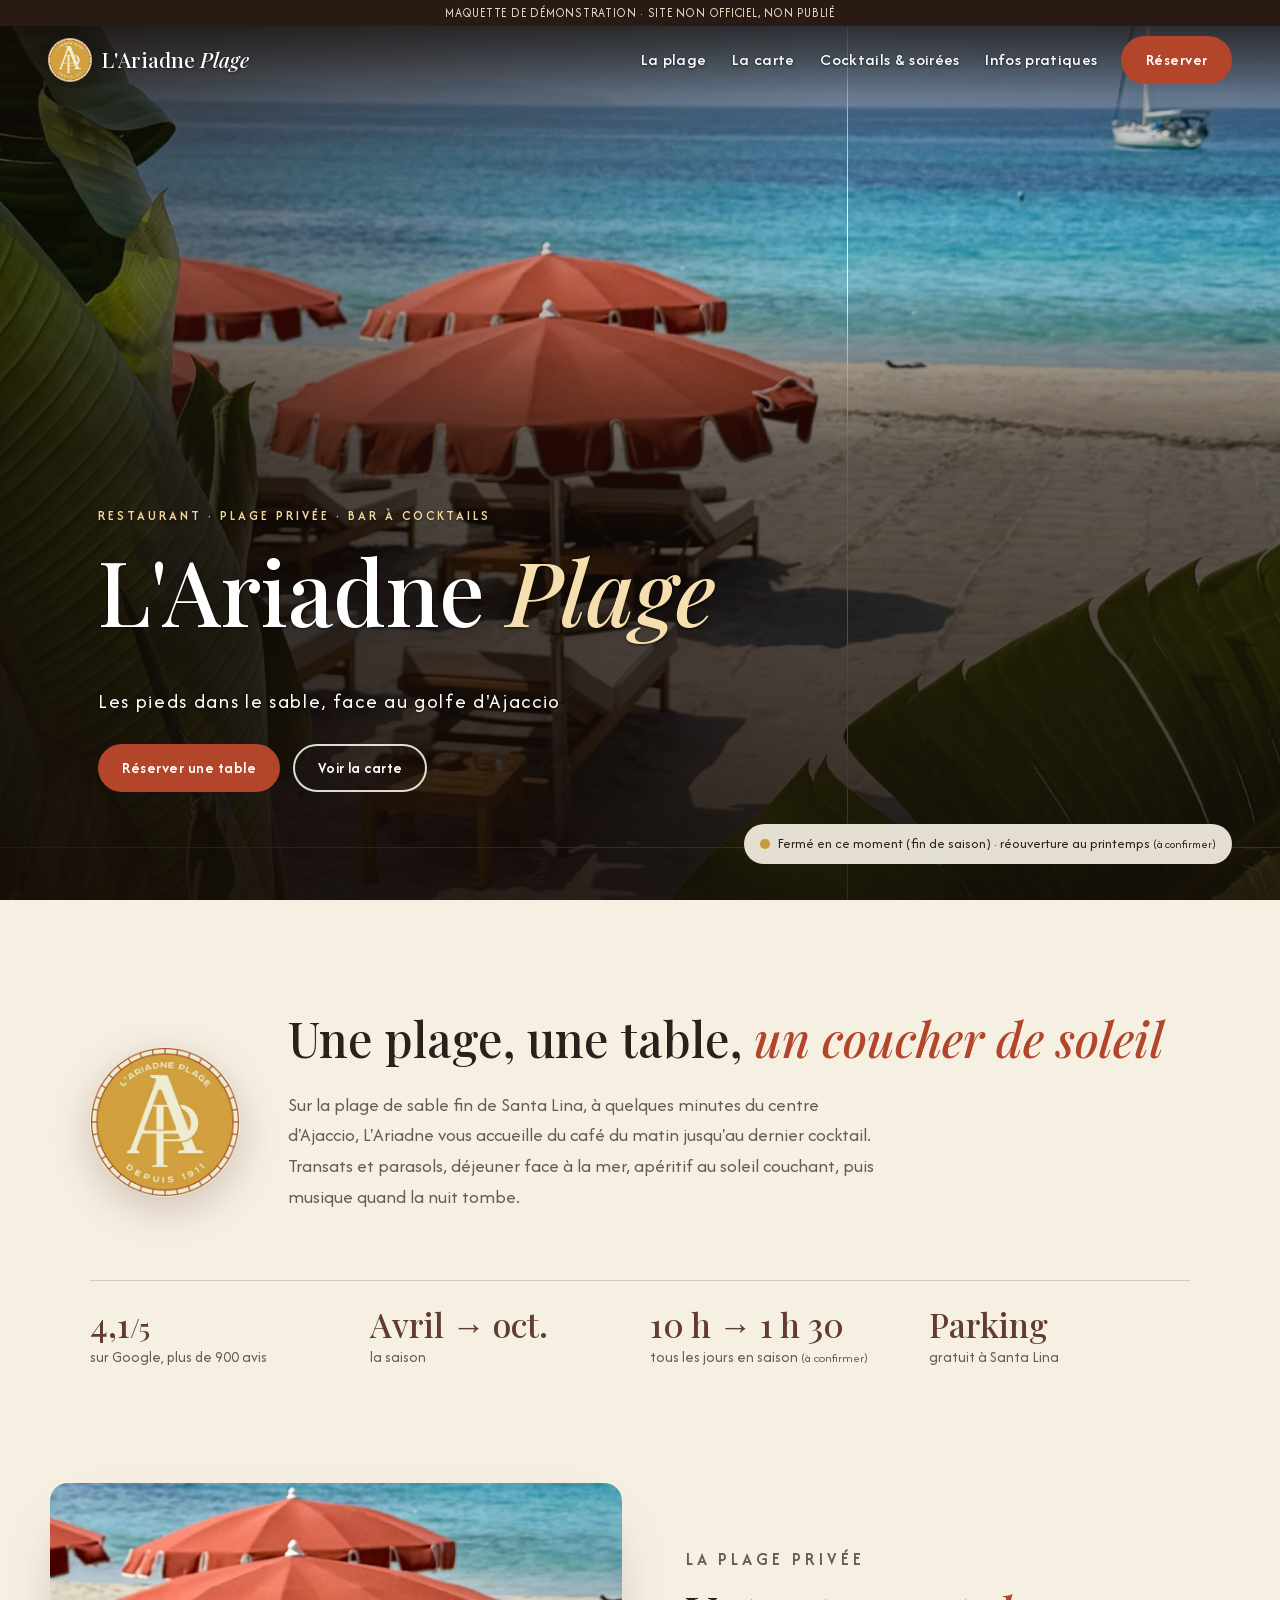
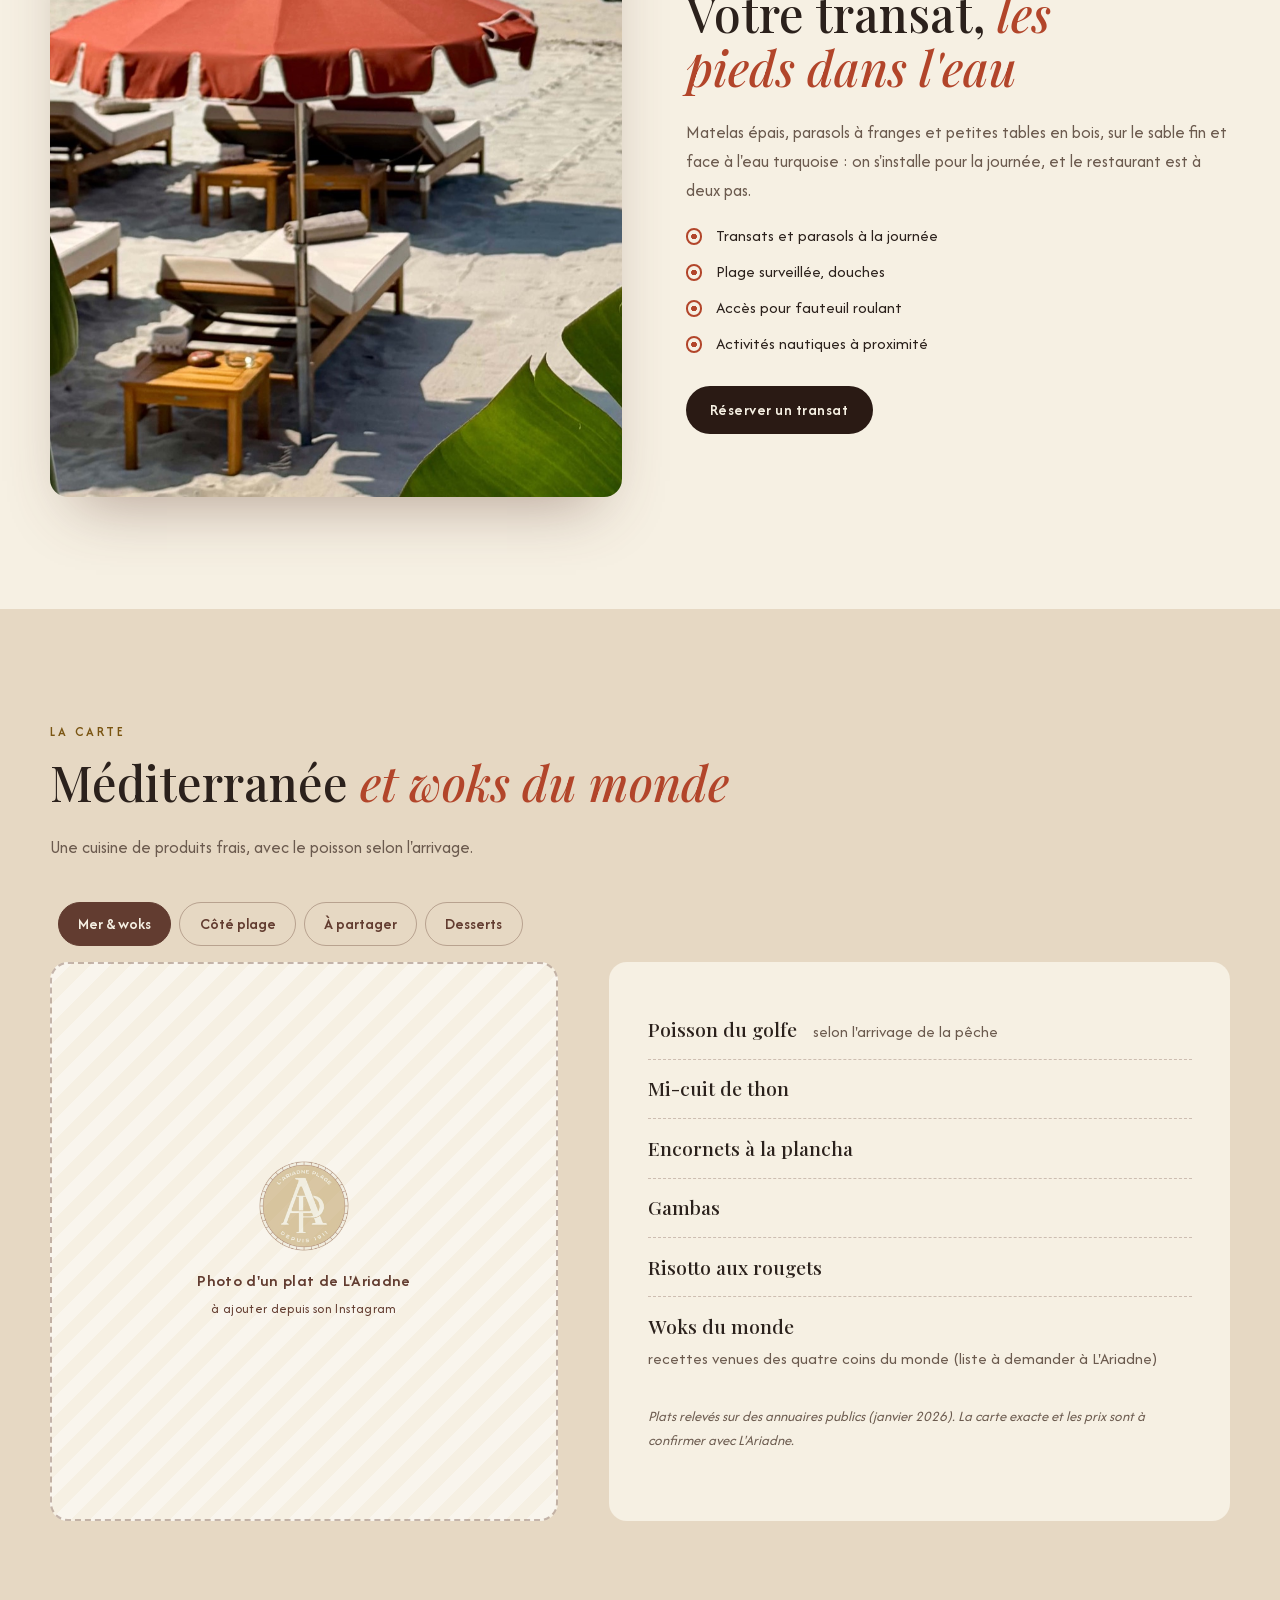
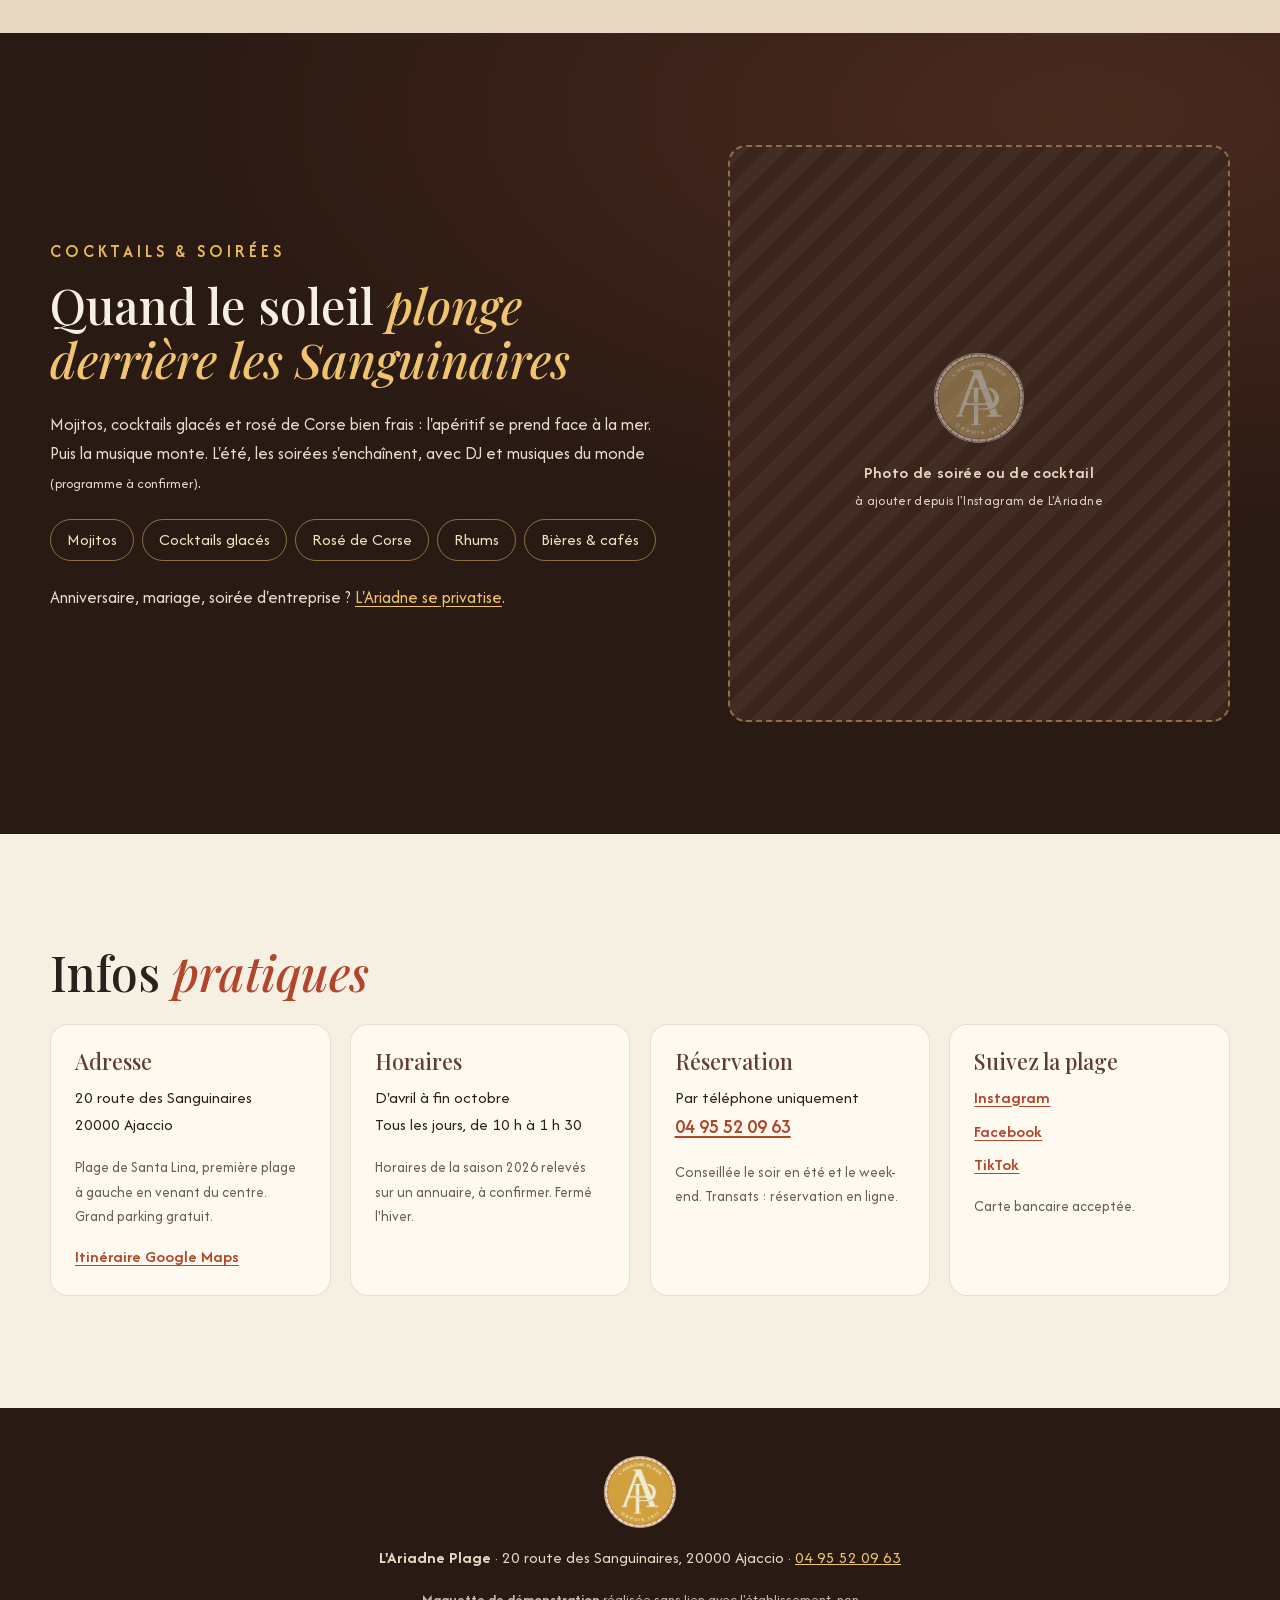
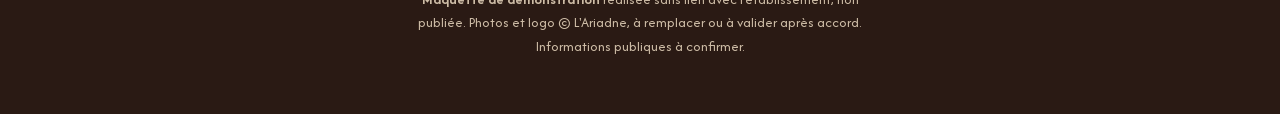
==== index.html @ b60e1cde "Maquette de démonstration L'Ariadne Plage Co-Authored-By: Claude Opus 5.5 <noreply@anthropic.com>" ====
<!doctype html>
<html lang="fr">
<head>
  <meta charset="utf-8">
  <meta name="viewport" content="width=device-width, initial-scale=1">
  <title>L'Ariadne Plage · Restaurant, plage privée et bar à cocktails · Ajaccio</title>
  <meta name="description" content="L'Ariadne Plage, route des Sanguinaires à Ajaccio : restaurant les pieds dans le sable, plage privée avec transats, bar à cocktails et soirées musicales face à la mer.">
  <meta name="robots" content="noindex">
  <meta name="theme-color" content="#2e1d17">
  <link rel="icon" href="images/logo.jpg">
  <link rel="preload" href="fonts/afacad-latin-var.woff2" as="font" type="font/woff2" crossorigin>
  <link rel="preload" as="image" href="images/plage-portrait.jpg" media="(max-width: 760px)">
  <link rel="preload" as="image" href="images/plage-large.jpg" media="(min-width: 761px)">
  <link rel="stylesheet" href="css/style.css">
  <script>document.documentElement.classList.add('js');</script>
  <script type="application/ld+json">
  {
    "@context": "https://schema.org",
    "@type": "Restaurant",
    "name": "L'Ariadne Plage",
    "image": "images/plage-large.jpg",
    "logo": "images/logo.jpg",
    "servesCuisine": ["Méditerranéenne", "Woks du monde", "Pizzas"],
    "priceRange": "20-40 €",
    "telephone": "+33 4 95 52 09 63",
    "address": {
      "@type": "PostalAddress",
      "streetAddress": "20 route des Sanguinaires",
      "postalCode": "20000",
      "addressLocality": "Ajaccio",
      "addressCountry": "FR"
    },
    "openingHoursSpecification": [{
      "@type": "OpeningHoursSpecification",
      "dayOfWeek": ["Monday","Tuesday","Wednesday","Thursday","Friday","Saturday","Sunday"],
      "opens": "10:00",
      "closes": "01:30",
      "validFrom": "2026-04-01",
      "validThrough": "2026-10-30"
    }],
    "acceptsReservations": "True",
    "sameAs": [
      "https://www.instagram.com/lariadneplageajaccio/",
      "https://www.facebook.com/people/LAriadne-Plage-Ajaccio/61556640426436/",
      "https://www.tiktok.com/@ariadneplage"
    ]
  }
  </script>
</head>
<body>
  <a class="skip" href="#contenu">Aller au contenu</a>

  <div class="demo-strip" role="note">Maquette de démonstration · site non officiel, non publié</div>

  <header class="header" id="haut">
    <a class="brand" href="#haut" aria-label="L'Ariadne Plage, retour en haut">
      <img src="images/logo.jpg" alt="" width="44" height="44">
      <span>L'Ariadne <em>Plage</em></span>
    </a>
    <button class="burger" type="button" aria-expanded="false" aria-controls="nav" aria-label="Ouvrir le menu">
      <span></span><span></span>
    </button>
    <nav class="nav" id="nav" aria-label="Menu principal">
      <a href="#plage">La plage</a>
      <a href="#carte">La carte</a>
      <a href="#soirees">Cocktails &amp; soirées</a>
      <a href="#infos">Infos pratiques</a>
    </nav>
    <a class="btn btn-sun header-call" href="tel:+33495520963">Réserver</a>
  </header>

  <main id="contenu">
    <section class="hero" aria-labelledby="titre">
      <picture>
        <source media="(max-width: 760px)" srcset="images/plage-portrait.jpg">
        <img class="hero-img" src="images/plage-large.jpg" alt="Transats crème et parasols terracotta de L'Ariadne sur le sable blanc, mer turquoise et voilier au large" width="1920" height="1080" fetchpriority="high">
      </picture>
      <div class="hero-content">
        <p class="kicker">Restaurant · Plage privée · Bar à cocktails</p>
        <h1 id="titre">L'Ariadne <em>Plage</em></h1>
        <p class="hero-sub">Les pieds dans le sable, face au golfe d'Ajaccio</p>
        <div class="hero-actions">
          <a class="btn btn-sun" href="tel:+33495520963">Réserver une table</a>
          <a class="btn btn-ghost" href="#carte">Voir la carte</a>
        </div>
      </div>
      <p class="season-badge"><span class="dot" aria-hidden="true"></span><span>Fermé en ce moment (fin de saison) · réouverture au printemps <small>(à&nbsp;confirmer)</small></span></p>
    </section>

    <section class="intro reveal" aria-labelledby="intro-titre">
      <img class="intro-logo" src="images/logo.jpg" alt="Logo de L'Ariadne Plage : monogramme AP, « Depuis 1911 »" width="150" height="150" loading="lazy">
      <div>
        <h2 id="intro-titre">Une plage, une table, <em>un coucher de soleil</em></h2>
        <p>Sur la plage de sable fin de Santa Lina, à quelques minutes du centre d'Ajaccio, L'Ariadne vous accueille du café du matin jusqu'au dernier cocktail. Transats et parasols, déjeuner face à la mer, apéritif au soleil couchant, puis musique quand la nuit tombe.</p>
      </div>
      <ul class="facts">
        <li><strong>4,1<small>/5</small></strong><span>sur Google, plus de 900 avis</span></li>
        <li><strong>Avril → oct.</strong><span>la saison</span></li>
        <li><strong>10 h → 1 h 30</strong><span>tous les jours en saison <small>(à confirmer)</small></span></li>
        <li><strong>Parking</strong><span>gratuit à Santa Lina</span></li>
      </ul>
    </section>

    <section class="split" id="plage" aria-labelledby="plage-titre">
      <div class="split-media reveal">
        <img src="images/plage-transats.jpg" alt="Gros plan sur les transats et une petite table en teck sous un parasol terracotta" width="1000" height="976" loading="lazy">
      </div>
      <div class="split-text reveal">
        <p class="kicker">La plage privée</p>
        <h2 id="plage-titre">Votre transat, <em>les pieds dans l'eau</em></h2>
        <p>Matelas épais, parasols à franges et petites tables en bois, sur le sable fin et face à l'eau turquoise : on s'installe pour la journée, et le restaurant est à deux pas.</p>
        <ul class="ticks">
          <li>Transats et parasols à la journée</li>
          <li>Plage surveillée, douches</li>
          <li>Accès pour fauteuil roulant</li>
          <li>Activités nautiques à proximité</li>
        </ul>
        <a class="btn btn-dark" href="https://mysunbed.com/fr/plage-privee/ajaccio/l-ariadne-plage-/" target="_blank" rel="noopener">Réserver un transat <span class="sr-only">(MySunbed, nouvel onglet)</span></a>
      </div>
    </section>

    <section class="menu-section" id="carte" aria-labelledby="carte-titre">
      <div class="menu-head reveal">
        <p class="kicker">La carte</p>
        <h2 id="carte-titre">Méditerranée <em>et woks du monde</em></h2>
        <p>Une cuisine de produits frais, avec le poisson selon l'arrivage.</p>
      </div>

      <div class="tabs reveal">
        <div class="tablist" role="tablist" aria-label="Rubriques de la carte">
          <button role="tab" id="t-mer" aria-controls="p-mer" aria-selected="true">Mer &amp; woks</button>
          <button role="tab" id="t-plage" aria-controls="p-plage" aria-selected="false" tabindex="-1">Côté plage</button>
          <button role="tab" id="t-partage" aria-controls="p-partage" aria-selected="false" tabindex="-1">À partager</button>
          <button role="tab" id="t-dessert" aria-controls="p-dessert" aria-selected="false" tabindex="-1">Desserts</button>
        </div>

        <div class="tab-body">
          <div class="placeholder ph-dish" role="img" aria-label="Emplacement réservé : photo d'un plat de L'Ariadne à ajouter">
            <img src="images/logo.jpg" alt="" width="90" height="90" loading="lazy">
            <span>Photo d'un plat de L'Ariadne<br><small>à ajouter depuis son Instagram</small></span>
          </div>

          <div class="panels">
            <div role="tabpanel" id="p-mer" aria-labelledby="t-mer" tabindex="0">
              <ul class="dishes">
                <li><b>Poisson du golfe</b><span>selon l'arrivage de la pêche</span></li>
                <li><b>Mi-cuit de thon</b></li>
                <li><b>Encornets à la plancha</b></li>
                <li><b>Gambas</b></li>
                <li><b>Risotto aux rougets</b></li>
                <li><b>Woks du monde</b><span>recettes venues des quatre coins du monde (liste à demander à L'Ariadne)</span></li>
              </ul>
            </div>
            <div role="tabpanel" id="p-plage" aria-labelledby="t-plage" tabindex="0" hidden>
              <ul class="dishes">
                <li><b>Salade César</b></li>
                <li><b>Salade de chèvre chaud</b></li>
                <li><b>Tartare de bœuf</b></li>
                <li><b>Pizza Corsica</b></li>
                <li><b>Pizza Margherita</b></li>
                <li><b>Calzone</b></li>
                <li><b>Club sandwich au poulet</b></li>
              </ul>
            </div>
            <div role="tabpanel" id="p-partage" aria-labelledby="t-partage" tabindex="0" hidden>
              <ul class="dishes">
                <li><b>Planche de charcuterie</b></li>
                <li><b>Tapas</b></li>
                <li><b>Nuggets maison</b></li>
              </ul>
            </div>
            <div role="tabpanel" id="p-dessert" aria-labelledby="t-dessert" tabindex="0" hidden>
              <ul class="dishes">
                <li><b>Pavlova</b></li>
                <li><b>Café gourmand</b></li>
              </ul>
            </div>
            <p class="menu-note">Plats relevés sur des annuaires publics (janvier 2026). La carte exacte et les prix sont à confirmer avec L'Ariadne.</p>
          </div>
        </div>
      </div>
    </section>

    <section class="night" id="soirees" aria-labelledby="soirees-titre">
      <div class="night-text reveal">
        <p class="kicker">Cocktails &amp; soirées</p>
        <h2 id="soirees-titre">Quand le soleil <em>plonge derrière les Sanguinaires</em></h2>
        <p>Mojitos, cocktails glacés et rosé de Corse bien frais : l'apéritif se prend face à la mer. Puis la musique monte. L'été, les soirées s'enchaînent, avec DJ et musiques du monde <small>(programme à confirmer)</small>.</p>
        <ul class="chips" aria-label="Au bar">
          <li>Mojitos</li><li>Cocktails glacés</li><li>Rosé de Corse</li><li>Rhums</li><li>Bières &amp; cafés</li>
        </ul>
        <p class="private">Anniversaire, mariage, soirée d'entreprise ? <a href="tel:+33495520963">L'Ariadne se privatise</a>.</p>
      </div>
      <div class="placeholder ph-night reveal" role="img" aria-label="Emplacement réservé : photo de soirée ou de cocktail de L'Ariadne à ajouter">
        <img src="images/logo.jpg" alt="" width="90" height="90" loading="lazy">
        <span>Photo de soirée ou de cocktail<br><small>à ajouter depuis l'Instagram de L'Ariadne</small></span>
      </div>
    </section>

    <section class="infos" id="infos" aria-labelledby="infos-titre">
      <h2 id="infos-titre" class="reveal">Infos <em>pratiques</em></h2>
      <div class="info-grid">
        <article class="card reveal">
          <h3>Adresse</h3>
          <p>20 route des Sanguinaires<br>20000 Ajaccio</p>
          <p class="muted">Plage de Santa Lina, première plage à gauche en venant du centre. Grand parking gratuit.</p>
          <a class="link" href="https://www.google.com/maps/search/?api=1&amp;query=L%27Ariadne+Plage+20+route+des+Sanguinaires+Ajaccio" target="_blank" rel="noopener">Itinéraire Google Maps <span class="sr-only">(nouvel onglet)</span></a>
        </article>
        <article class="card reveal">
          <h3>Horaires</h3>
          <p>D'avril à fin octobre<br>Tous les jours, de 10 h à 1 h 30</p>
          <p class="muted">Horaires de la saison 2026 relevés sur un annuaire, à confirmer. Fermé l'hiver.</p>
        </article>
        <article class="card reveal">
          <h3>Réservation</h3>
          <p>Par téléphone uniquement<br><a class="tel" href="tel:+33495520963">04 95 52 09 63</a></p>
          <p class="muted">Conseillée le soir en été et le week-end. Transats : réservation en ligne.</p>
        </article>
        <article class="card reveal">
          <h3>Suivez la plage</h3>
          <ul class="socials">
            <li><a href="https://www.instagram.com/lariadneplageajaccio/" target="_blank" rel="noopener">Instagram</a></li>
            <li><a href="https://www.facebook.com/people/LAriadne-Plage-Ajaccio/61556640426436/" target="_blank" rel="noopener">Facebook</a></li>
            <li><a href="https://www.tiktok.com/@ariadneplage" target="_blank" rel="noopener">TikTok</a></li>
          </ul>
          <p class="muted">Carte bancaire acceptée.</p>
        </article>
      </div>
    </section>
  </main>

  <footer class="footer">
    <img src="images/logo.jpg" alt="" width="72" height="72" loading="lazy">
    <p><strong>L'Ariadne Plage</strong> · 20 route des Sanguinaires, 20000 Ajaccio · <a href="tel:+33495520963">04 95 52 09 63</a></p>
    <p class="demo-note"><strong>Maquette de démonstration</strong> réalisée sans lien avec l'établissement, non publiée. Photos et logo © L'Ariadne, à remplacer ou à valider après accord. Informations publiques à confirmer.</p>
  </footer>

  <nav class="mobile-bar" aria-label="Actions rapides">
    <a href="tel:+33495520963"><span aria-hidden="true">☎</span> Réserver</a>
    <a href="https://www.google.com/maps/search/?api=1&amp;query=L%27Ariadne+Plage+20+route+des+Sanguinaires+Ajaccio" target="_blank" rel="noopener"><span aria-hidden="true">➤</span> Itinéraire</a>
    <a href="#carte"><span aria-hidden="true">≡</span> Carte</a>
  </nav>

  <script src="js/main.js" defer></script>
</body>
</html>
---- css/style.css ----
/* L'Ariadne Plage : maquette de démonstration. Couleurs reprises du logo et de la photo (crème, ocre, terracotta, brun). */
@font-face { font-family: "Afacad"; src: url("../fonts/afacad-latin-var.woff2") format("woff2"); font-weight: 400 700; font-display: swap; }
@font-face { font-family: "Playfair Display"; src: url("../fonts/playfair-500.woff2") format("woff2"); font-weight: 500; font-display: swap; }
@font-face { font-family: "Playfair Display"; src: url("../fonts/playfair-500-italic.woff2") format("woff2"); font-weight: 500; font-style: italic; font-display: swap; }

:root {
  --cream: #f6f0e3;
  --sand: #e6d8c3;
  --ochre: #c99a3b;
  --terra: #b2452a;
  --terra-dark: #8f3520;
  --brown: #623c30;
  --night: #2a1a14;
  --ink: #2b211c;
  --muted: #6b5a4e;
  --sea: #0f7482;
  --radius: 18px;
  --strip: 26px;
  --head: 68px;
  --ease: cubic-bezier(.2, .7, .2, 1);
}

*, *::before, *::after { box-sizing: border-box; }
html { scroll-behavior: smooth; scroll-padding-top: calc(var(--strip) + 58px); /* hauteur de l'en-tête réduit */ -webkit-text-size-adjust: 100%; }
body { margin: 0; font: 400 1.0625rem/1.6 "Afacad", system-ui, sans-serif; color: var(--ink); background: var(--cream); }
img { max-width: 100%; display: block; }
a { color: inherit; }
h1, h2, h3 { font-family: "Playfair Display", Georgia, serif; font-weight: 500; line-height: 1.12; margin: 0 0 .5em; text-wrap: balance; }
h1 em, h2 em { font-style: italic; color: var(--terra); }
h2 { font-size: clamp(1.9rem, 4.2vw, 3rem); }
p { margin: 0 0 1em; }
small { font-size: .8em; }
.sr-only { position: absolute; width: 1px; height: 1px; overflow: hidden; clip: rect(0 0 0 0); white-space: nowrap; }
:focus-visible { outline: 3px solid var(--sea); outline-offset: 3px; border-radius: 6px; }
/* Sur fonds sombres (photo, soirées, barres), contour crème */
.hero :focus-visible, .night :focus-visible, .mobile-bar :focus-visible, .footer :focus-visible,
.header:not(.scrolled) .brand:focus-visible, .header:not(.scrolled) .burger:focus-visible, .header:not(.scrolled) .header-call:focus-visible { outline-color: #f6dfae; }

.skip { position: absolute; left: 1rem; top: -4rem; z-index: 100; background: var(--night); color: var(--cream); padding: .6rem 1rem; border-radius: 8px; }
.skip:focus { top: calc(var(--strip) + .5rem); }

/* Mention démo, toujours visible */
.demo-strip { position: fixed; inset: 0 0 auto; z-index: 60; height: var(--strip); display: grid; place-items: center; font-size: .8rem; letter-spacing: .06em; text-transform: uppercase; background: var(--night); color: var(--sand); }

/* En-tête : transparent sur la photo, crème flouté au défilement */
.header { position: fixed; top: var(--strip); left: 0; right: 0; z-index: 50; height: var(--head); display: flex; align-items: center; gap: 1.5rem; padding: 0 clamp(1rem, 4vw, 3rem); color: #fff; transition: background .35s, color .35s, height .35s, box-shadow .35s; }
.header.scrolled { --head: 58px; height: 58px; background: rgba(246, 240, 227, .86); color: var(--ink); backdrop-filter: blur(12px) saturate(1.3); -webkit-backdrop-filter: blur(12px) saturate(1.3); box-shadow: 0 1px 0 rgba(98, 60, 48, .12); }
.header:not(.scrolled) { background: linear-gradient(180deg, rgba(20, 12, 8, .55), rgba(20, 12, 8, 0)); }
.header:not(.scrolled) .brand { text-shadow: 0 1px 3px rgba(0, 0, 0, .6); }
.brand { display: flex; align-items: center; gap: .65rem; text-decoration: none; font-family: "Playfair Display", serif; font-size: 1.3rem; white-space: nowrap; }
.brand img { width: 44px; height: 44px; border-radius: 50%; box-shadow: 0 2px 10px rgba(0, 0, 0, .25); }
.brand em { font-style: italic; }
.nav { display: flex; gap: 1.6rem; margin-left: auto; }
.nav a { text-decoration: none; font-weight: 500; letter-spacing: .02em; position: relative; padding: .3rem 0; }
.nav a::after { content: ""; position: absolute; left: 0; right: 0; bottom: 0; height: 2px; background: var(--ochre); transform: scaleX(0); transform-origin: left; transition: transform .3s var(--ease); }
.nav a:hover::after, .nav a:focus-visible::after { transform: scaleX(1); }
.burger { display: none; }
@media (min-width: 761px) {
  .header:not(.scrolled) .nav a { text-shadow: 0 1px 3px rgba(0, 0, 0, .6); }
  .header:not(.scrolled) .nav a:focus-visible { outline-color: #f6dfae; }
}

.btn { display: inline-flex; align-items: center; justify-content: center; gap: .4rem; min-height: 48px; padding: .7rem 1.4rem; border-radius: 999px; font: 600 1rem/1 "Afacad", sans-serif; letter-spacing: .03em; text-decoration: none; border: 2px solid transparent; cursor: pointer; transition: transform .25s var(--ease), background .25s, color .25s, box-shadow .25s; }
.btn-sun { background: var(--terra); color: #fff; }
.btn-ghost { border-color: rgba(255, 255, 255, .85); color: #fff; }
.btn-dark { background: var(--night); color: var(--cream); }
@media (hover: hover) {
  .btn:hover { transform: translateY(-2px); box-shadow: 0 10px 24px rgba(42, 26, 20, .22); }
  .btn-sun:hover { background: var(--terra-dark); }
  .btn-ghost:hover { background: #fff; color: var(--night); }
}

/* Accueil */
.hero { position: relative; min-height: 100vh; min-height: 100svh; display: flex; align-items: flex-end; overflow: hidden; color: #fff; }
.hero picture, .hero-img { position: absolute; inset: 0; width: 100%; height: 100%; }
.hero-img { object-fit: cover; object-position: 50% 60%; animation: slowzoom 18s var(--ease) both; }
.hero::after { content: ""; position: absolute; inset: 0; background: linear-gradient(180deg, rgba(20, 12, 8, .6) 0%, rgba(20, 12, 8, 0) 24%, rgba(20, 12, 8, 0) 32%, rgba(20, 12, 8, .62) 50%, rgba(20, 12, 8, .88) 100%), linear-gradient(90deg, rgba(20, 12, 8, .6) 0%, rgba(20, 12, 8, 0) 65%); }
.hero-content { text-shadow: 0 1px 3px rgba(0, 0, 0, .6); }
.hero-content { position: relative; z-index: 1; width: min(100%, 1180px); margin: 0 auto; padding: 0 clamp(1.2rem, 5vw, 3rem) clamp(5.5rem, 12vh, 8rem); }
.kicker { font-size: .85rem; font-weight: 600; letter-spacing: .22em; text-transform: uppercase; color: #7a5512; margin-bottom: .8rem; }
.hero .kicker { color: #f3d79a; }
.hero h1 { font-size: clamp(2.6rem, 7.5vw, 5.6rem); max-width: 14ch; text-shadow: 0 1px 3px rgba(0, 0, 0, .6), 0 2px 30px rgba(0, 0, 0, .35); }
.hero .btn { text-shadow: none; }
.hero h1 em { color: #f6dfae; }
.hero-sub { font-size: clamp(1.05rem, 2vw, 1.3rem); letter-spacing: .08em; margin-bottom: 1.6rem; }
.hero-actions { display: flex; flex-wrap: wrap; gap: .8rem; }
.hero-content > * { animation: rise 1s var(--ease) both; }
.hero-content > :nth-child(2) { animation-delay: .12s; }
.hero-content > :nth-child(3) { animation-delay: .24s; }
.hero-content > :nth-child(4) { animation-delay: .36s; }
.season-badge { position: absolute; z-index: 1; right: clamp(1rem, 4vw, 3rem); bottom: clamp(1.4rem, 4vh, 2.4rem); margin: 0; display: flex; align-items: center; gap: .5rem; padding: .5rem 1rem; border-radius: 999px; background: rgba(246, 240, 227, .92); color: var(--ink); font-size: .92rem; }
.dot { flex: none; width: .6rem; height: .6rem; border-radius: 50%; background: var(--ochre); box-shadow: 0 0 0 0 rgba(201, 154, 59, .6); animation: pulse 2.4s infinite; }

@keyframes slowzoom { from { transform: scale(1.08); } to { transform: scale(1); } }
@keyframes rise { from { opacity: 0; transform: translateY(24px); } to { opacity: 1; transform: none; } }
@keyframes pulse { 70% { box-shadow: 0 0 0 10px rgba(201, 154, 59, 0); } 100% { box-shadow: 0 0 0 0 rgba(201, 154, 59, 0); } }

/* Intro */
.intro { width: min(100% - 2.4rem, 1100px); margin: clamp(4rem, 9vw, 7rem) auto; display: grid; grid-template-columns: auto 1fr; gap: 1.5rem 3rem; align-items: center; }
.intro-logo { width: 150px; height: 150px; border-radius: 50%; box-shadow: 0 12px 40px rgba(98, 60, 48, .25); }
.intro p { font-size: 1.2rem; color: var(--muted); max-width: 60ch; }
.facts { grid-column: 1 / -1; list-style: none; margin: 1.5rem 0 0; padding: 1.6rem 0 0; border-top: 1px solid rgba(98, 60, 48, .2); display: grid; grid-template-columns: repeat(4, 1fr); gap: 1.2rem; }
.facts strong { display: block; font-family: "Playfair Display", serif; font-weight: 500; font-size: clamp(1.5rem, 3vw, 2.1rem); color: var(--brown); line-height: 1.1; white-space: nowrap; }
.facts span { color: var(--muted); font-size: .98rem; }

/* La plage */
.split { width: min(100% - 2.4rem, 1180px); margin: 0 auto clamp(4rem, 9vw, 7rem); display: grid; grid-template-columns: 1.05fr 1fr; gap: clamp(2rem, 5vw, 4.5rem); align-items: center; }
.split-media { border-radius: var(--radius); overflow: hidden; aspect-ratio: 4 / 4.3; box-shadow: 0 30px 60px -25px rgba(98, 60, 48, .45); }
.split-media img { width: 100%; height: 100%; object-fit: cover; transition: transform 1.2s var(--ease); }
@media (hover: hover) { .split-media:hover img { transform: scale(1.04); } }
.split-text p { color: var(--muted); font-size: 1.12rem; }
.ticks { list-style: none; padding: 0; margin: 0 0 1.8rem; display: grid; gap: .55rem; }
.ticks li { padding-left: 1.9rem; position: relative; }
.ticks li::before { content: ""; position: absolute; left: 0; top: .35em; width: 1.05rem; height: 1.05rem; border-radius: 50%; border: 2px solid var(--terra); background: radial-gradient(circle, var(--terra) 0 30%, transparent 33%); }

/* La carte */
.menu-section { background: var(--sand); padding: clamp(4rem, 9vw, 7rem) 0; }
.menu-head { width: min(100% - 2.4rem, 1180px); margin: 0 auto 2rem; }
.menu-head p:last-child { color: var(--muted); font-size: 1.12rem; }
.tabs { width: min(100% - 2.4rem, 1180px); margin: 0 auto; }
.tablist { display: flex; gap: .5rem; overflow-x: auto; padding: .5rem .5rem 1rem; scrollbar-width: none; }
.tablist::-webkit-scrollbar { display: none; }
.tablist button { flex: none; min-height: 44px; padding: .55rem 1.2rem; border-radius: 999px; border: 1.5px solid rgba(98, 60, 48, .35); background: transparent; color: var(--brown); font: 600 1rem/1 "Afacad", sans-serif; cursor: pointer; transition: background .25s, color .25s, border-color .25s; }
.tablist button[aria-selected="true"] { background: var(--brown); border-color: var(--brown); color: var(--cream); }
@media (hover: hover) { .tablist button:hover { border-color: var(--brown); } }
.tab-body { display: grid; grid-template-columns: .9fr 1.1fr; gap: clamp(1.5rem, 4vw, 3.5rem); align-items: start; }
.panels { background: var(--cream); border-radius: var(--radius); padding: clamp(1.4rem, 3vw, 2.4rem); min-height: 100%; }
[role="tabpanel"] { animation: fade .45s var(--ease); }
[role="tabpanel"]:focus-visible { outline-offset: 8px; }
@keyframes fade { from { opacity: 0; transform: translateY(8px); } to { opacity: 1; transform: none; } }
.dishes { list-style: none; margin: 0; padding: 0; }
.dishes li { display: flex; flex-wrap: wrap; align-items: baseline; gap: .2rem 1rem; padding: .85rem 0; border-bottom: 1px dashed rgba(98, 60, 48, .28); }
.dishes li:last-child { border-bottom: 0; }
.dishes b { font-family: "Playfair Display", serif; font-weight: 500; font-size: 1.22rem; }
.dishes span { color: var(--muted); }
.menu-note { margin: 1.2rem 0 0; font-size: .92rem; color: var(--muted); font-style: italic; }

/* Emplacements de photos à fournir */
.placeholder { position: relative; display: grid; place-content: center; justify-items: center; gap: 1rem; text-align: center; padding: 2rem; border-radius: var(--radius); border: 2px dashed rgba(98, 60, 48, .35); color: var(--brown); background: repeating-linear-gradient(135deg, rgba(255, 255, 255, .35) 0 14px, rgba(255, 255, 255, 0) 14px 28px), var(--cream); }
.placeholder img { width: 90px; height: 90px; border-radius: 50%; opacity: .55; filter: saturate(.6); }
.placeholder span { font-weight: 600; letter-spacing: .02em; }
.placeholder small { font-weight: 400; }
.ph-dish { aspect-ratio: 4 / 4.4; }

/* Soirées */
.night { background: radial-gradient(120% 90% at 85% 10%, #4a2a1f 0%, var(--night) 60%); color: var(--cream); padding: clamp(4rem, 9vw, 7rem) max(1.2rem, calc((100% - 1180px) / 2)); display: grid; grid-template-columns: 1.1fr .9fr; gap: clamp(2rem, 5vw, 4.5rem); align-items: center; }
.night h2 em { color: #f0c46e; }
.night .kicker { color: #e9b95a; }
.night p { color: #e8dccb; font-size: 1.12rem; }
.chips { list-style: none; padding: 0; margin: 1.4rem 0; display: flex; flex-wrap: wrap; gap: .5rem; }
.chips li { padding: .4rem 1rem; border-radius: 999px; border: 1px solid rgba(240, 196, 110, .5); color: #f6e3bd; }
.private a { color: #f0c46e; text-underline-offset: 3px; }
.ph-night { aspect-ratio: 4 / 4.6; border-color: rgba(240, 196, 110, .45); color: var(--sand); background: repeating-linear-gradient(135deg, rgba(255, 255, 255, .04) 0 14px, rgba(255, 255, 255, 0) 14px 28px), #3a241b; }

/* Infos */
.infos { width: min(100% - 2.4rem, 1180px); margin: clamp(4rem, 9vw, 7rem) auto; }
.info-grid { display: grid; grid-template-columns: repeat(4, 1fr); gap: 1.2rem; }
.card { background: #fffaf0; border: 1px solid rgba(98, 60, 48, .14); border-radius: var(--radius); padding: 1.5rem; transition: transform .3s var(--ease), box-shadow .3s; }
@media (hover: hover) { .card:hover { transform: translateY(-4px); box-shadow: 0 18px 40px -20px rgba(98, 60, 48, .4); } }
.card h3 { font-size: 1.35rem; color: var(--brown); }
.muted { color: var(--muted); font-size: .95rem; }
.link, .tel { color: var(--terra); font-weight: 600; text-underline-offset: 3px; }
.tel { font-size: 1.25rem; white-space: nowrap; }
.socials { list-style: none; padding: 0; margin: 0 0 1rem; display: grid; gap: .4rem; }
.socials a { color: var(--terra); font-weight: 600; text-underline-offset: 3px; }

.footer { background: var(--night); color: var(--sand); text-align: center; padding: 3rem 1.2rem 3.5rem; }
.footer img { width: 72px; height: 72px; border-radius: 50%; margin: 0 auto 1rem; }
.footer a { color: #f0c46e; }
.demo-note { max-width: 60ch; margin: 1rem auto 0; font-size: .92rem; color: #cdbca6; }

.mobile-bar { display: none; }

/* Apparitions au défilement (seulement si le JS tourne) */
.js .reveal { opacity: 0; transform: translateY(28px); transition: opacity .9s var(--ease), transform .9s var(--ease); }
.js .reveal.in { opacity: 1; transform: none; }

/* Tablette */
@media (max-width: 980px) {
  .info-grid { grid-template-columns: repeat(2, 1fr); }
  .facts { grid-template-columns: repeat(2, 1fr); }
}

/* Téléphone */
@media (max-width: 760px) {
  :root { --head: 60px; --strip: 24px; }
  body { padding-bottom: 64px; }
  .demo-strip { font-size: .72rem; }
  .header { gap: .8rem; }
  .brand { font-size: 1.15rem; }
  .brand img { width: 38px; height: 38px; }
  .header-call { display: none; }
  .burger { display: grid; place-content: center; gap: 6px; margin-left: auto; width: 48px; height: 48px; border: 0; border-radius: 50%; background: rgba(42, 26, 20, .35); color: inherit; cursor: pointer; }
  .header.scrolled .burger { background: rgba(98, 60, 48, .1); }
  .burger span { display: block; width: 22px; height: 2px; background: currentColor; transition: transform .3s var(--ease); }
  .burger[aria-expanded="true"] span:first-child { transform: translateY(4px) rotate(45deg); }
  .burger[aria-expanded="true"] span:last-child { transform: translateY(-4px) rotate(-45deg); }
  .nav { position: fixed; inset: calc(var(--strip) + var(--head)) 0 auto; flex-direction: column; gap: 0; padding: .5rem 1.2rem 1.2rem; background: rgba(246, 240, 227, .97); color: var(--ink); box-shadow: 0 20px 30px -20px rgba(0, 0, 0, .3); transform: translateY(-8px); opacity: 0; visibility: hidden; transition: opacity .25s, transform .25s var(--ease), visibility .25s; }
  .nav.open { opacity: 1; visibility: visible; transform: none; }
  .nav a { padding: .9rem .2rem; font-size: 1.15rem; border-bottom: 1px solid rgba(98, 60, 48, .12); }
  .nav a::after { display: none; }
  .hero { min-height: calc(100svh - 64px); }
  .hero::after { background: linear-gradient(180deg, rgba(20, 12, 8, .6) 0%, rgba(20, 12, 8, 0) 20%, rgba(20, 12, 8, .12) 32%, rgba(20, 12, 8, .72) 44%, rgba(20, 12, 8, .9) 72%); }
  .hero-img { object-position: 50% 50%; }
  .hero-content { padding-bottom: 5.5rem; }
  .hero .kicker { font-size: .74rem; letter-spacing: .14em; }
  .hero .btn { flex: 1 1 auto; }
  .season-badge { left: 1.2rem; right: 1.2rem; bottom: 1.1rem; justify-content: center; font-size: .85rem; }
  .intro { grid-template-columns: 1fr; text-align: center; justify-items: center; }
  .intro-logo { width: 110px; height: 110px; }
  .facts { text-align: left; width: 100%; }
  .split, .tab-body, .night { grid-template-columns: 1fr; }
  .tablist { flex-wrap: wrap; }
  .split-media { aspect-ratio: 4 / 3.4; }
  .ph-dish { aspect-ratio: 16 / 9; order: 2; }
  .ph-night { aspect-ratio: 16 / 10; }
  .info-grid { grid-template-columns: 1fr; }
  .mobile-bar { display: grid; grid-template-columns: repeat(3, 1fr); position: fixed; left: 0; right: 0; bottom: 0; z-index: 55; height: 64px; padding-bottom: env(safe-area-inset-bottom); background: rgba(42, 26, 20, .94); backdrop-filter: blur(10px); -webkit-backdrop-filter: blur(10px); }
  .mobile-bar a { display: flex; align-items: center; justify-content: center; gap: .4rem; color: var(--cream); text-decoration: none; font-weight: 600; }
  .mobile-bar a:first-child { background: var(--terra); }
}

/* Accessibilité : animations réduites */
@media (prefers-reduced-motion: reduce) {
  html { scroll-behavior: auto; }
  *, *::before, *::after { animation-duration: .01ms !important; animation-delay: 0s !important; animation-iteration-count: 1 !important; transition-duration: .01ms !important; }
  .js .reveal { opacity: 1; transform: none; }
}
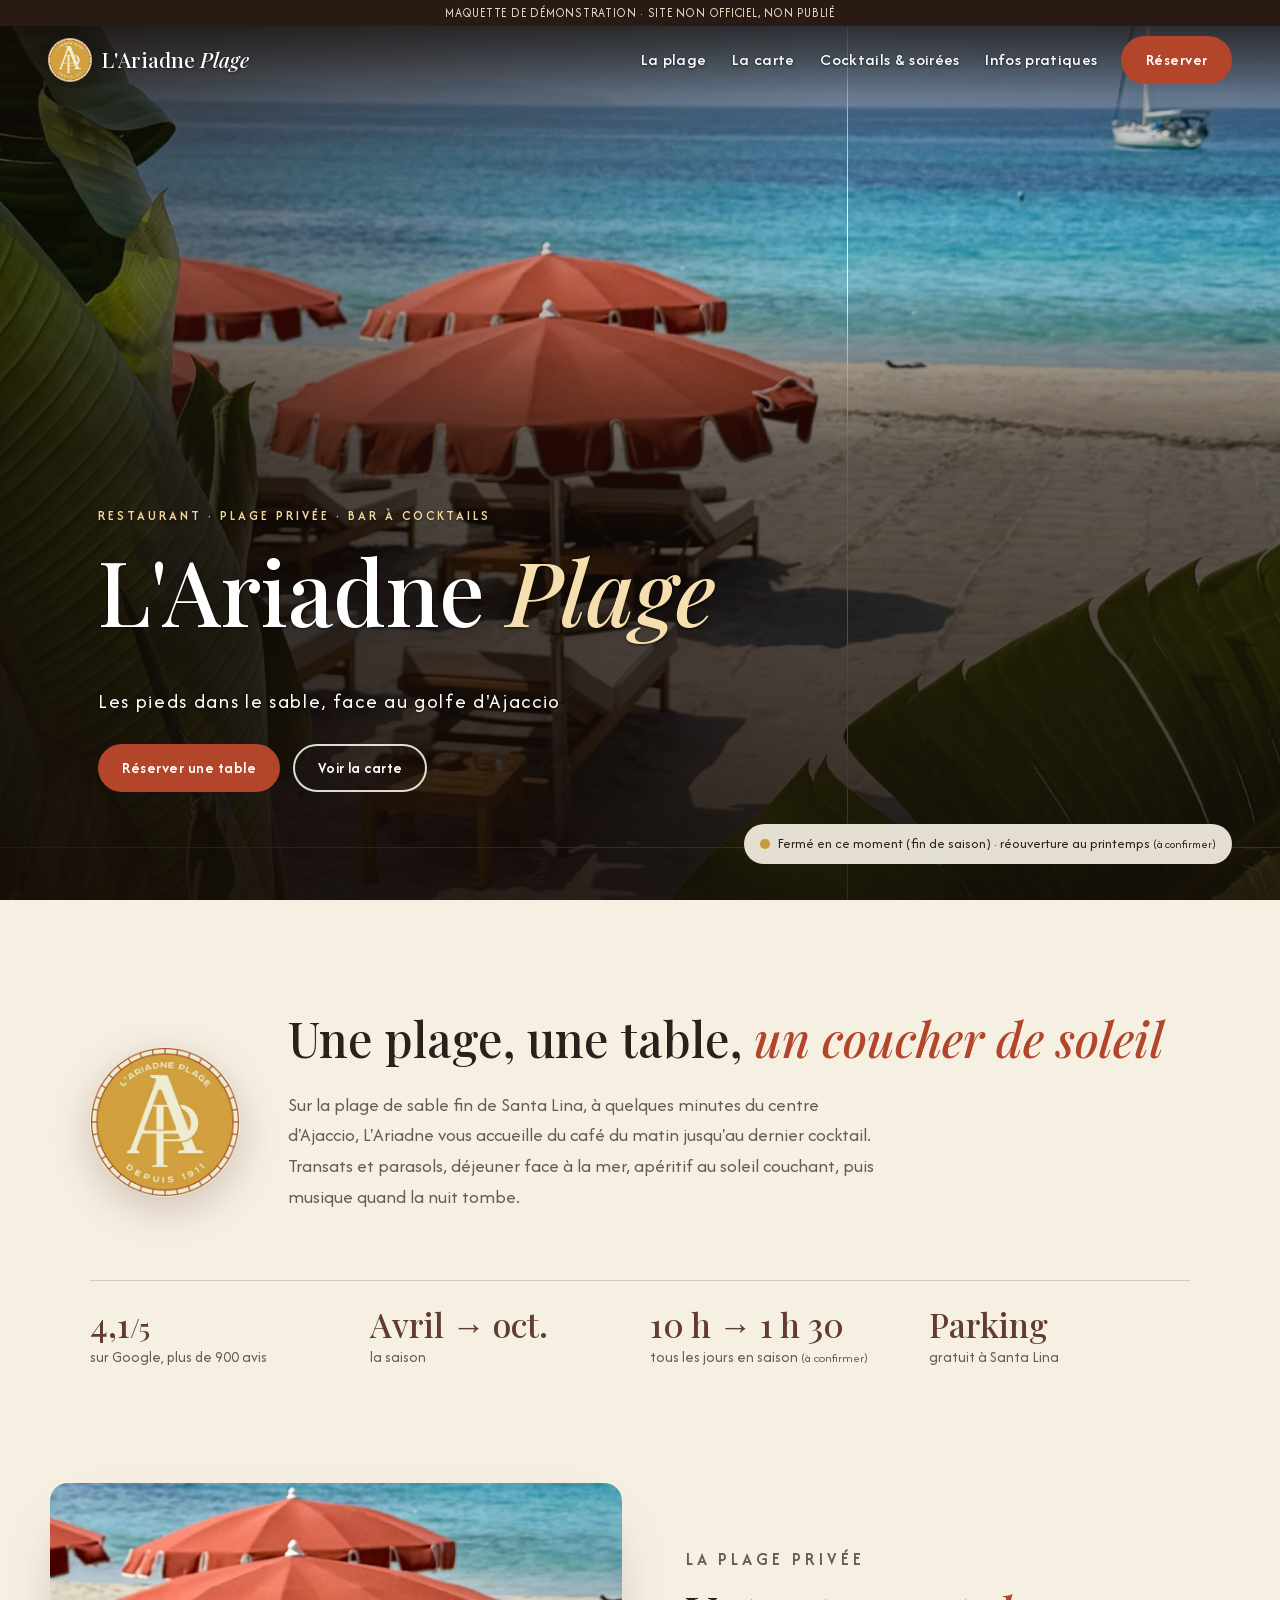
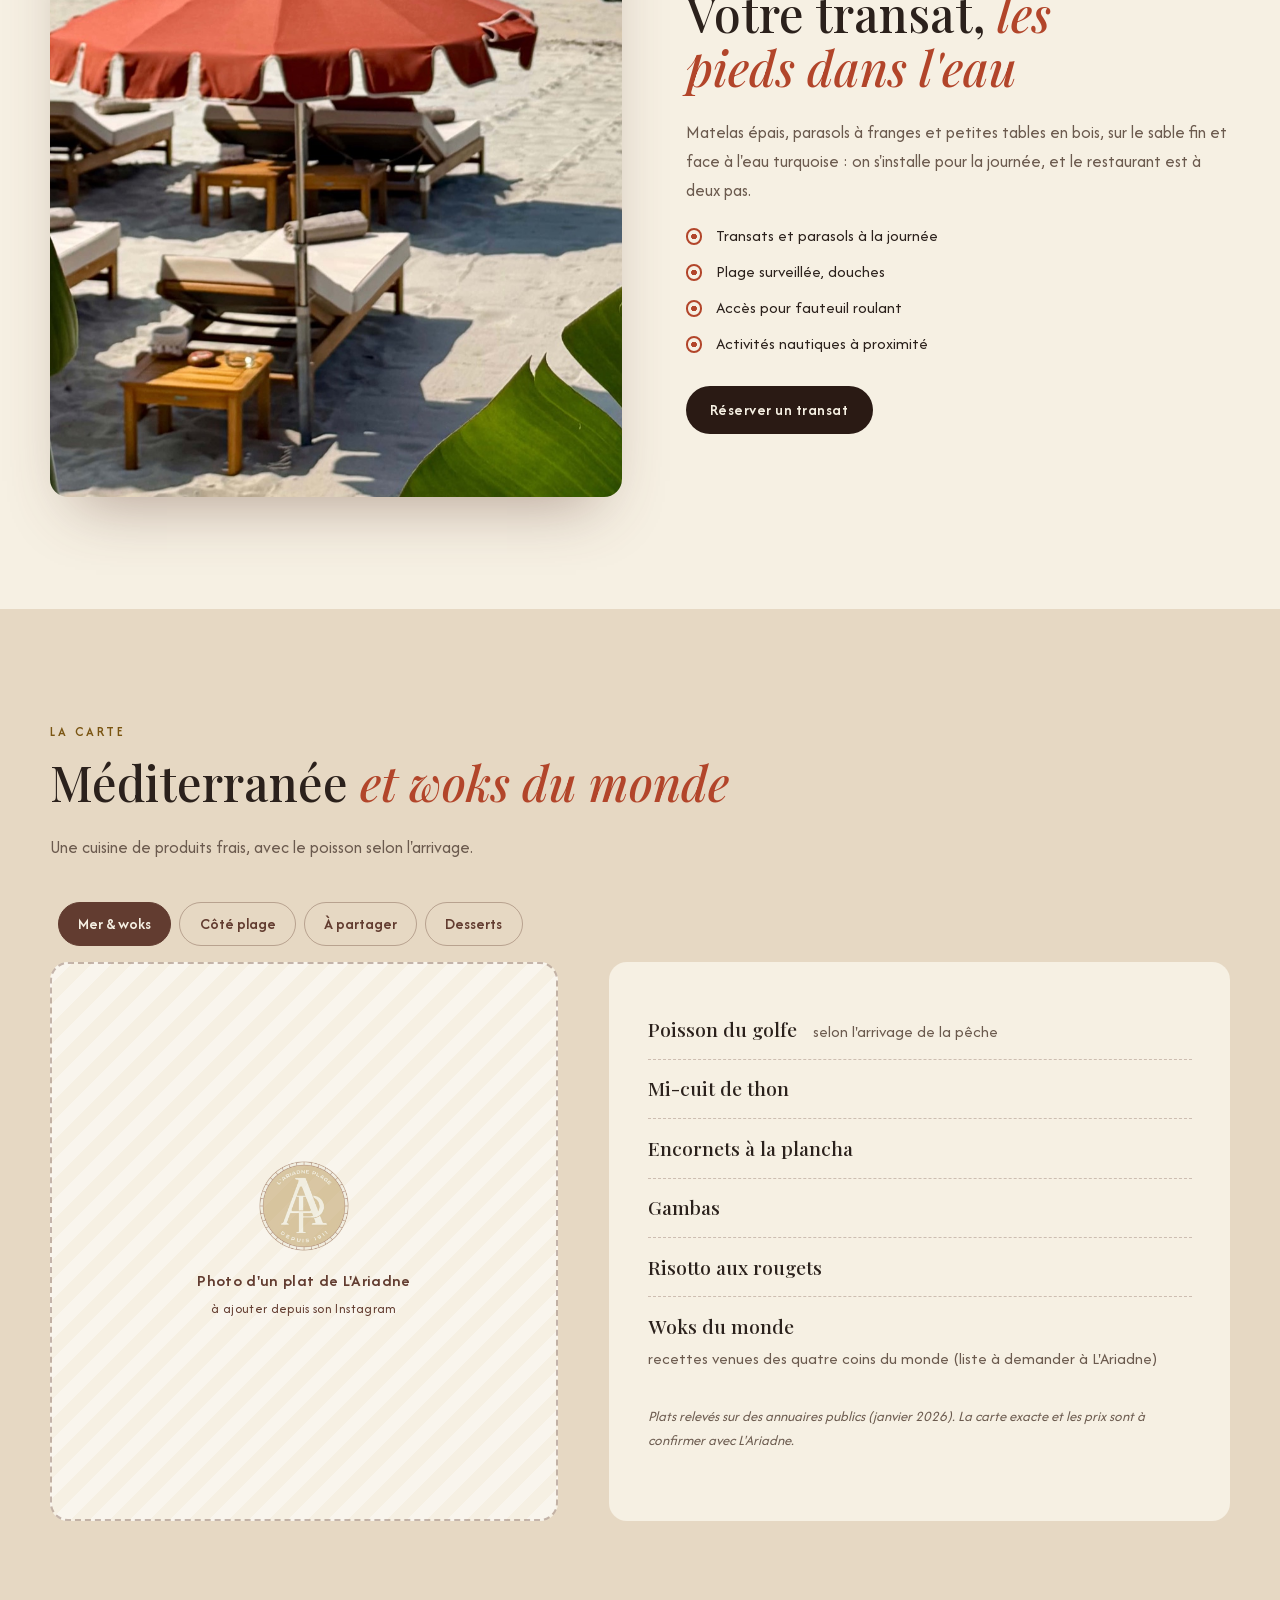
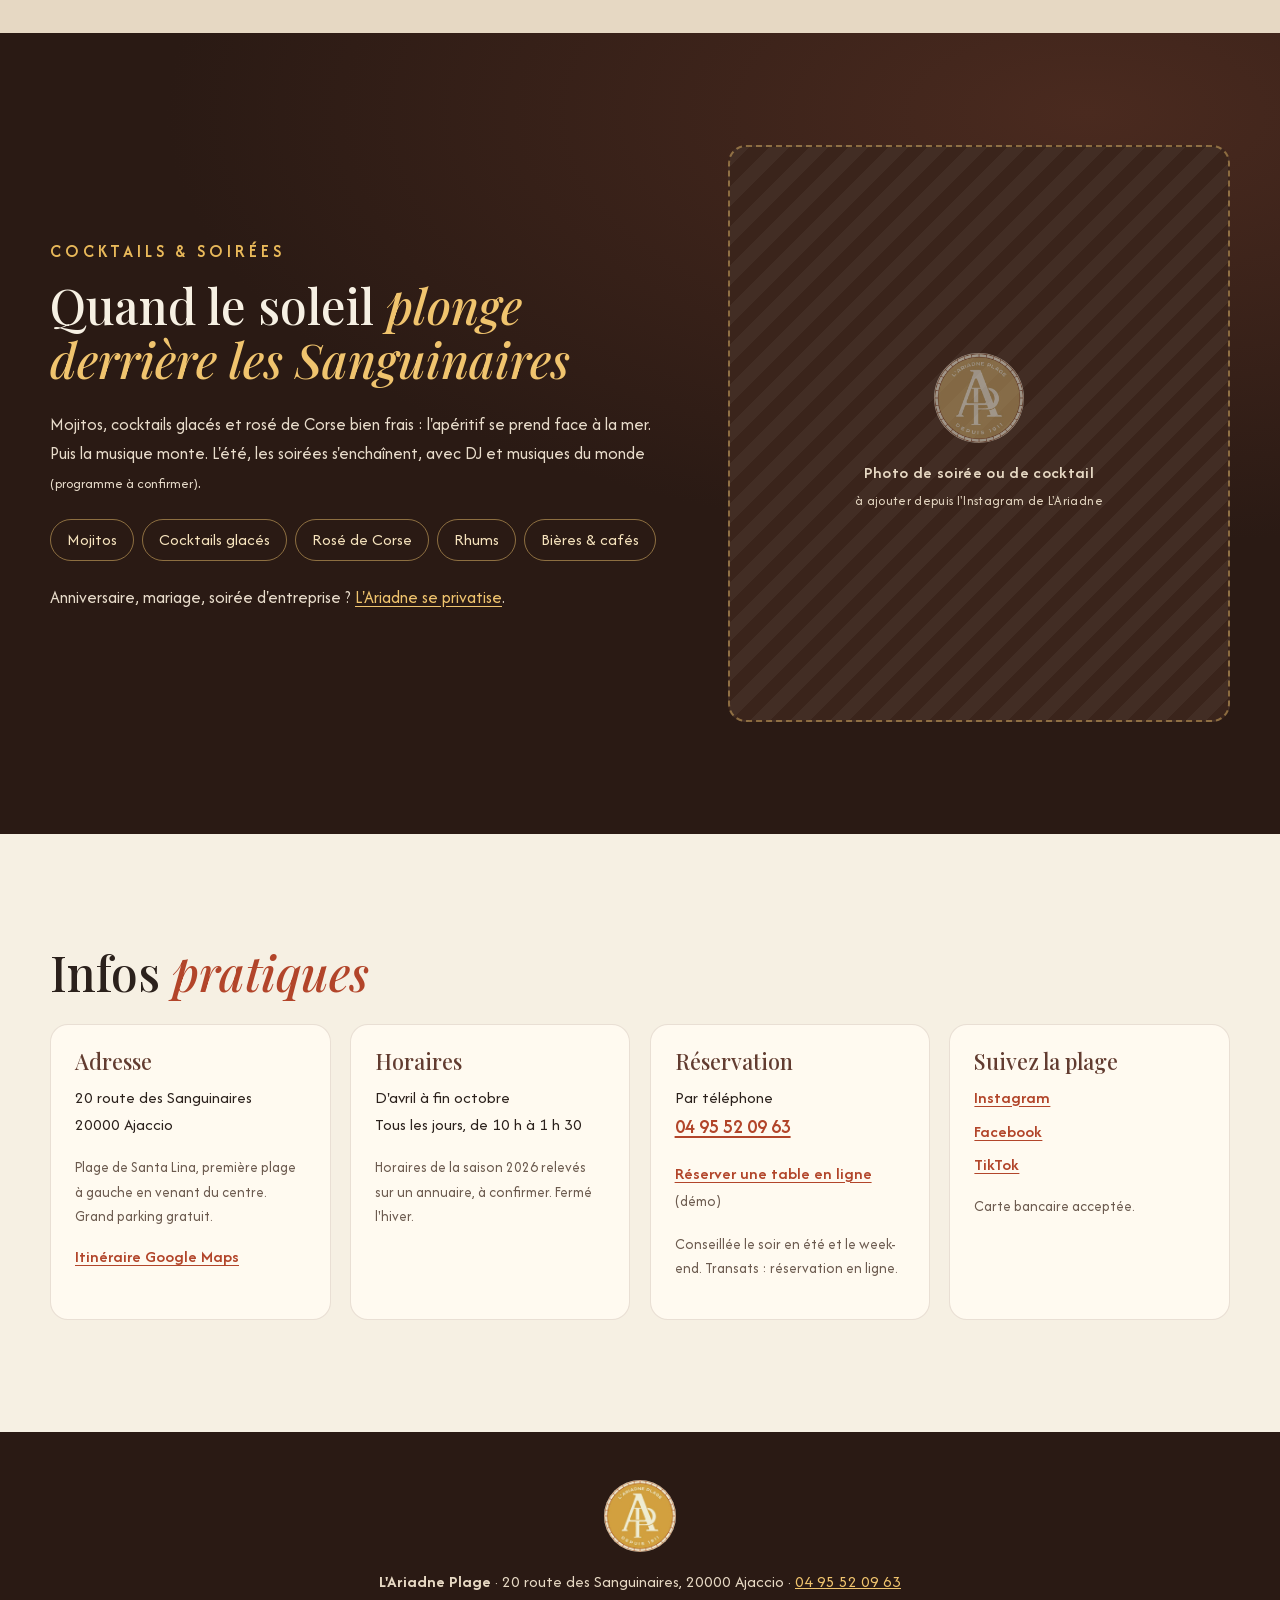
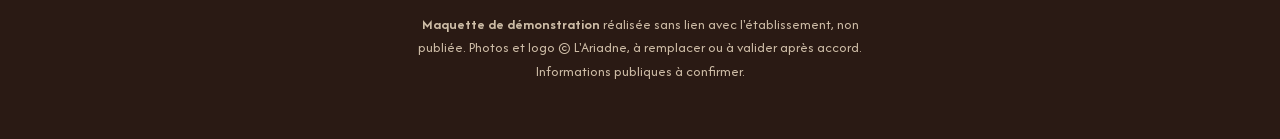
==== commit 0c8be8ca: "Réservation de démo" ====
--- a/index.html
+++ b/index.html
@@ -12,6 +12,7 @@
   <link rel="preload" as="image" href="images/plage-portrait.jpg" media="(max-width: 760px)">
   <link rel="preload" as="image" href="images/plage-large.jpg" media="(min-width: 761px)">
   <link rel="stylesheet" href="css/style.css">
+  <link rel="stylesheet" href="css/booking.css">
   <script>document.documentElement.classList.add('js');</script>
   <script type="application/ld+json">
   {
@@ -66,7 +67,7 @@
       <a href="#soirees">Cocktails &amp; soirées</a>
       <a href="#infos">Infos pratiques</a>
     </nav>
-    <a class="btn btn-sun header-call" href="tel:+33495520963">Réserver</a>
+    <a class="btn btn-sun header-call" href="tel:+33495520963" data-book>Réserver</a>
   </header>
 
   <main id="contenu">
@@ -80,7 +81,7 @@
         <h1 id="titre">L'Ariadne <em>Plage</em></h1>
         <p class="hero-sub">Les pieds dans le sable, face au golfe d'Ajaccio</p>
         <div class="hero-actions">
-          <a class="btn btn-sun" href="tel:+33495520963">Réserver une table</a>
+          <a class="btn btn-sun" href="tel:+33495520963" data-book>Réserver une table</a>
           <a class="btn btn-ghost" href="#carte">Voir la carte</a>
         </div>
       </div>
@@ -213,7 +214,8 @@
         </article>
         <article class="card reveal">
           <h3>Réservation</h3>
-          <p>Par téléphone uniquement<br><a class="tel" href="tel:+33495520963">04 95 52 09 63</a></p>
+          <p>Par téléphone<br><a class="tel" href="tel:+33495520963">04 95 52 09 63</a></p>
+          <p><a class="link" href="tel:+33495520963" data-book>Réserver une table en ligne</a> <small class="muted">(démo)</small></p>
           <p class="muted">Conseillée le soir en été et le week-end. Transats : réservation en ligne.</p>
         </article>
         <article class="card reveal">
@@ -235,12 +237,125 @@
     <p class="demo-note"><strong>Maquette de démonstration</strong> réalisée sans lien avec l'établissement, non publiée. Photos et logo © L'Ariadne, à remplacer ou à valider après accord. Informations publiques à confirmer.</p>
   </footer>
 
+  <!-- Réservation de DÉMONSTRATION : rien n'est envoyé ni enregistré, tout est effacé à la fermeture -->
+  <dialog class="booking" aria-labelledby="bk-title">
+    <form class="bk" novalidate>
+      <header class="bk-head">
+        <p class="kicker">L'Ariadne Plage · Ajaccio</p>
+        <h2 id="bk-title">Réserver une table</h2>
+        <p class="bk-demo" role="note"><strong>Démo :</strong> aucune réservation n'est envoyée ni enregistrée.</p>
+        <ol class="bk-steps" aria-label="Étapes de la réservation">
+          <li>Date &amp; heure</li>
+          <li>Coordonnées</li>
+          <li>Récapitulatif</li>
+        </ol>
+        <button class="bk-close" type="button" aria-label="Fermer" data-bk-close>×</button>
+      </header>
+
+      <div class="bk-body">
+        <section class="bk-step" data-step="1" aria-labelledby="bk-h1">
+          <h3 id="bk-h1" tabindex="-1">Quand venez-vous&nbsp;?</h3>
+          <div class="bk-cols">
+            <div class="cal">
+              <div class="cal-head">
+                <button class="cal-nav" type="button" data-cal="-1" aria-label="Mois précédent">‹</button>
+                <p class="cal-month" id="bk-month" aria-live="polite"></p>
+                <button class="cal-nav" type="button" data-cal="1" aria-label="Mois suivant">›</button>
+              </div>
+              <div class="cal-grid" id="bk-cal" role="group" aria-labelledby="bk-month" aria-describedby="bk-err-date bk-season"></div>
+              <p class="bk-err" id="bk-err-date" hidden></p>
+              <p class="small bk-season" id="bk-season">L'Ariadne est fermée l'hiver&nbsp;: réservations possibles du 1<sup>er</sup>&nbsp;avril au 31&nbsp;octobre 2027 <strong>(dates de saison à confirmer)</strong>.</p>
+            </div>
+            <div class="bk-side">
+              <fieldset class="bk-field">
+                <legend>Service</legend>
+                <div class="pills">
+                  <label class="pill"><input type="radio" name="service" value="midi"><span>Midi</span></label>
+                  <label class="pill"><input type="radio" name="service" value="soir" checked><span>Soir</span></label>
+                </div>
+              </fieldset>
+              <fieldset class="bk-field" aria-describedby="bk-err-slot">
+                <legend>Heure</legend>
+                <div class="pills slots" id="bk-slots"></div>
+                <p class="bk-err" id="bk-err-slot" hidden></p>
+                <p class="small">Créneaux d'exemple, <strong>à confirmer avec l'établissement</strong>.</p>
+              </fieldset>
+              <div class="bk-field">
+                <label class="bk-label" for="bk-guests">Nombre de personnes</label>
+                <div class="stepper">
+                  <button type="button" data-guests="-1" aria-label="Une personne de moins">−</button>
+                  <input id="bk-guests" name="guests" type="number" inputmode="numeric" min="1" max="12" value="2">
+                  <button type="button" data-guests="1" aria-label="Une personne de plus">+</button>
+                </div>
+                <p class="small">Plus de 12 personnes ou privatisation&nbsp;? Appelez-nous.</p>
+              </div>
+            </div>
+          </div>
+        </section>
+
+        <section class="bk-step" data-step="2" aria-labelledby="bk-h2" hidden>
+          <h3 id="bk-h2" tabindex="-1">Vos coordonnées</h3>
+          <div class="bk-fields">
+            <div class="bk-field">
+              <label class="bk-label" for="bk-name">Nom <span aria-hidden="true">*</span></label>
+              <input id="bk-name" name="name" type="text" autocomplete="name" required maxlength="60" aria-describedby="bk-err-name">
+              <p class="bk-err" id="bk-err-name" hidden></p>
+            </div>
+            <div class="bk-field">
+              <label class="bk-label" for="bk-phone">Téléphone <span aria-hidden="true">*</span></label>
+              <input id="bk-phone" name="phone" type="tel" autocomplete="tel" inputmode="tel" required maxlength="20" aria-describedby="bk-err-phone">
+              <p class="bk-err" id="bk-err-phone" hidden></p>
+            </div>
+            <div class="bk-field bk-wide">
+              <label class="bk-label" for="bk-email">E-mail <span aria-hidden="true">*</span></label>
+              <input id="bk-email" name="email" type="email" autocomplete="email" required maxlength="80" aria-describedby="bk-err-email">
+              <p class="bk-err" id="bk-err-email" hidden></p>
+            </div>
+          </div>
+          <fieldset class="bk-field">
+            <legend>Demande particulière (facultatif)</legend>
+            <div class="pills">
+              <label class="pill"><input type="checkbox" name="wish" value="Anniversaire"><span>Anniversaire</span></label>
+              <label class="pill"><input type="checkbox" name="wish" value="Face à la mer"><span>Face à la mer</span></label>
+              <label class="pill"><input type="checkbox" name="wish" value="Chaise bébé"><span>Chaise bébé</span></label>
+              <label class="pill"><input type="checkbox" name="wish" value="Allergie ou régime"><span>Allergie ou régime</span></label>
+            </div>
+            <label class="bk-label" for="bk-note">Précisions</label>
+            <textarea id="bk-note" name="note" rows="3" maxlength="300"></textarea>
+          </fieldset>
+          <p class="small">* champs obligatoires. Rien n'est envoyé&nbsp;: tout est effacé quand vous fermez cette fenêtre.</p>
+        </section>
+
+        <section class="bk-step" data-step="3" aria-labelledby="bk-h3" hidden>
+          <h3 id="bk-h3" tabindex="-1">Vérifiez votre réservation</h3>
+          <div class="recap" id="bk-recap"></div>
+        </section>
+
+        <section class="bk-step bk-done" data-step="4" aria-labelledby="bk-h4" hidden>
+          <svg class="bk-check" viewBox="0 0 64 64" aria-hidden="true"><circle cx="32" cy="32" r="29"/><path d="M19 33l9 9 17-19"/></svg>
+          <h3 id="bk-h4" tabindex="-1">Merci, c'est noté&nbsp;!</h3>
+          <p class="bk-done-text" id="bk-done-text"></p>
+          <p class="bk-demo"><strong>Démo : aucune réservation n'a été envoyée.</strong> Sur le site final, cette demande serait transmise à L'Ariadne. Pour réserver aujourd'hui, appelez le 04&nbsp;95&nbsp;52&nbsp;09&nbsp;63.</p>
+        </section>
+      </div>
+
+      <footer class="bk-foot">
+        <a class="bk-call" href="tel:+33495520963">ou appelez-nous · 04&nbsp;95&nbsp;52&nbsp;09&nbsp;63</a>
+        <div class="bk-actions">
+          <button class="btn btn-line" type="button" data-bk-back></button>
+          <button class="btn btn-sun" type="submit" data-bk-next></button>
+        </div>
+      </footer>
+    </form>
+  </dialog>
+
   <nav class="mobile-bar" aria-label="Actions rapides">
-    <a href="tel:+33495520963"><span aria-hidden="true">☎</span> Réserver</a>
+    <a href="tel:+33495520963" data-book><span aria-hidden="true">☎</span> Réserver</a>
     <a href="https://www.google.com/maps/search/?api=1&amp;query=L%27Ariadne+Plage+20+route+des+Sanguinaires+Ajaccio" target="_blank" rel="noopener"><span aria-hidden="true">➤</span> Itinéraire</a>
     <a href="#carte"><span aria-hidden="true">≡</span> Carte</a>
   </nav>
 
   <script src="js/main.js" defer></script>
+  <script src="js/booking.js" defer></script>
 </body>
 </html>
--- a/css/booking.css
+++ b/css/booking.css
@@ -0,0 +1,130 @@
+/* Réservation (démo), reprise du Lamparo aux couleurs de l'Ariadne : plein écran sur téléphone, panneau centré sur ordinateur */
+.booking { --surface: #fffaf0; --bg: var(--cream); --text: var(--ink); --line: rgba(98, 60, 48, .22); --err: #b3261e; --tint: rgba(178, 69, 42, .1); width: 100%; height: 100%; max-width: none; max-height: none; margin: 0; padding: 0; border: 0; background: var(--surface); color: var(--text); overscroll-behavior: contain; }
+.booking[open] { animation: sheet-in .45s var(--ease); }
+.booking::backdrop { background: rgba(42, 26, 20, .72); -webkit-backdrop-filter: blur(6px); backdrop-filter: blur(6px); }
+@keyframes sheet-in { from { opacity: 0; transform: translateY(40px); } }
+.bk { display: grid; grid-template-rows: auto 1fr auto; height: 100%; }
+.bk .small { font-size: .88rem; color: var(--muted); }
+.bk-head { position: relative; padding: 1.2rem 1.25rem .9rem; border-bottom: 1px solid var(--line); background: linear-gradient(180deg, rgba(201, 154, 59, .16), transparent); }
+.bk-head .kicker { margin: 0 0 .3rem; font-size: .75rem; }
+.bk-head h2 { font-size: clamp(1.7rem, 6vw, 2.3rem); margin: 0 3rem .6rem 0; }
+.bk-demo { margin: 0 0 .9rem; padding: .5rem .8rem; border: 1px dashed var(--terra); border-radius: 10px; background: var(--tint); font-size: .9rem; line-height: 1.45; }
+.bk-close { position: absolute; top: 1rem; right: 1rem; width: 44px; height: 44px; display: grid; place-items: center; padding: 0 0 .1em; border: 1px solid var(--line); border-radius: 50%; background: var(--surface); color: var(--text); font: 300 1.8rem/1 "Afacad", sans-serif; cursor: pointer; transition: background .25s, color .25s, border-color .25s, transform .35s var(--ease); }
+.bk-close:hover { background: var(--terra); border-color: var(--terra); color: #fff; transform: rotate(90deg); }
+.bk-steps { list-style: none; margin: 0; padding: 0; display: flex; gap: .4rem; counter-reset: s; font-size: .82rem; font-weight: 600; color: var(--muted); }
+.bk-steps li { flex: 1; counter-increment: s; padding-top: .55rem; border-top: 3px solid var(--line); transition: border-color .4s, color .4s; }
+.bk-steps li::before { content: counter(s) ". "; }
+.bk-steps li.done, .bk-steps li[aria-current], .is-done .bk-steps li { border-color: var(--terra); color: var(--text); }
+.bk-body { overflow-y: auto; padding: 1.4rem 1.25rem 1.6rem; }
+.bk-step h3 { font-size: 1.5rem; margin-bottom: 1rem; }
+.bk-step h3:focus { outline: none; box-shadow: none; }
+.js .bk-step:not([hidden]) { animation: rise .45s var(--ease) both; }
+.bk-cols { display: grid; gap: 1.6rem; }
+.bk-field { margin: 0 0 1.3rem; padding: 0; border: 0; min-width: 0; }
+.bk-field legend, .bk-label { display: block; padding: 0; margin: 0 0 .5rem; font-size: .82rem; font-weight: 600; letter-spacing: .1em; text-transform: uppercase; color: var(--muted); }
+.bk-field .small { margin: .5rem 0 0; }
+.bk-field .pills + .bk-label { margin-top: 1rem; }
+.bk-err { margin: .45rem 0 0; color: var(--err); font-size: .92rem; font-weight: 500; }
+.bk-err::before { content: "! "; font-weight: 700; }
+
+/* Calendrier */
+.cal-head { display: flex; align-items: center; justify-content: space-between; margin-bottom: .6rem; }
+.cal-month { margin: 0; font: 500 1.25rem/1.2 "Playfair Display", Georgia, serif; font-variant-numeric: lining-nums; }
+.cal-month::first-letter { text-transform: uppercase; }
+.cal-nav { width: 44px; height: 44px; border: 1px solid var(--line); border-radius: 50%; background: none; color: var(--text); font: 300 1.6rem/1 "Afacad", sans-serif; cursor: pointer; transition: border-color .25s, background .25s; }
+.cal-nav:hover:not(:disabled) { border-color: var(--terra); background: var(--tint); }
+.cal-nav:disabled { opacity: .3; cursor: default; }
+.cal-grid { display: grid; grid-template-columns: repeat(7, 1fr); gap: 4px; text-align: center; }
+.cal-wd { padding: .3rem 0; font-size: .75rem; font-weight: 600; color: var(--muted); text-transform: uppercase; }
+.cal-day { aspect-ratio: 1; min-height: 40px; display: grid; place-items: center; padding: 0; border: 1px solid transparent; border-radius: 50%; background: none; color: var(--text); font: 500 1rem/1 "Afacad", sans-serif; font-variant-numeric: tabular-nums; cursor: pointer; transition: background .25s, color .25s, border-color .25s, transform .25s var(--ease); }
+.cal-day:hover:not(:disabled) { border-color: var(--terra); transform: scale(1.06); }
+.cal-day[aria-current] { border-color: var(--ochre); font-weight: 700; }
+.cal-day[aria-pressed="true"] { background: var(--terra); border-color: var(--terra); color: #fff; font-weight: 700; box-shadow: 0 6px 16px -6px rgba(178, 69, 42, .8); }
+.cal-day:disabled { color: var(--muted); opacity: .4; cursor: default; }
+.cal-day:focus-visible { outline-offset: 1px; }
+.bk-season { margin: .8rem 0 0; }
+
+/* Pastilles (service, heures, demandes) */
+.pills { display: flex; flex-wrap: wrap; gap: .5rem; }
+.pill { position: relative; cursor: pointer; }
+.pill input { position: absolute; inset: 0; width: 100%; height: 100%; opacity: 0; margin: 0; cursor: inherit; }
+.pill span { display: inline-flex; align-items: center; justify-content: center; min-height: 44px; padding: .55rem 1.05rem; border: 1px solid var(--line); border-radius: 999px; font-size: .98rem; font-weight: 500; font-variant-numeric: tabular-nums; transition: background .25s, color .25s, border-color .25s; }
+.pill:hover input:not(:disabled) + span { border-color: var(--terra); }
+.pill input:checked + span { background: var(--terra); border-color: var(--terra); color: #fff; font-weight: 600; }
+.pill input[type="checkbox"]:checked + span::before { content: "✓"; margin-right: .4rem; }
+.pill input:focus-visible + span { outline: 3px solid var(--sea); outline-offset: 3px; }
+.pill input:disabled + span { opacity: .4; text-decoration: line-through; }
+.pill:has(input:disabled) { cursor: default; }
+.slots .pill span { min-width: 5.4rem; }
+
+/* Nombre de personnes */
+.stepper { display: inline-flex; align-items: center; gap: .3rem; padding: 4px; border: 1px solid var(--line); border-radius: 999px; }
+.stepper button { width: 44px; height: 44px; border: 0; border-radius: 50%; background: rgba(178, 69, 42, .14); color: var(--text); font: 400 1.4rem/1 "Afacad", sans-serif; cursor: pointer; transition: background .25s, color .25s, transform .2s; }
+.stepper button:hover { background: var(--terra); color: #fff; }
+.stepper button:active { transform: scale(.92); }
+.stepper input { width: 3rem; border: 0; background: none; color: var(--text); text-align: center; font: 500 1.4rem "Playfair Display", Georgia, serif; font-variant-numeric: lining-nums; -moz-appearance: textfield; appearance: textfield; }
+.stepper input::-webkit-inner-spin-button, .stepper input::-webkit-outer-spin-button { -webkit-appearance: none; margin: 0; }
+
+/* Champs */
+.bk-fields { display: grid; gap: 0 1rem; }
+.bk-fields input, .bk textarea { width: 100%; min-height: 48px; padding: .75rem 1rem; border: 1px solid rgba(98, 60, 48, .4); border-radius: 12px; background: var(--bg); color: var(--text); font: 400 1.0625rem/1.4 "Afacad", sans-serif; transition: border-color .25s, box-shadow .25s; }
+.bk textarea { display: block; resize: vertical; min-height: 90px; }
+.bk-fields input:focus, .bk textarea:focus { outline: none; border-color: var(--sea); box-shadow: 0 0 0 3px rgba(15, 116, 130, .35); }
+.bk-fields input[aria-invalid] { border-color: var(--err); }
+
+/* Récapitulatif */
+.recap { display: grid; gap: 1rem; }
+.recap-group { padding: 1.1rem 1.2rem; border: 1px solid var(--line); border-radius: var(--radius); background: var(--bg); }
+.recap-head { display: flex; align-items: center; justify-content: space-between; gap: 1rem; margin-bottom: .6rem; }
+.recap-head h4 { margin: 0; font: 500 1.15rem "Playfair Display", Georgia, serif; }
+.recap-edit { min-height: 44px; padding: 0 .4rem; border: 0; background: none; color: var(--terra); font: 600 .95rem "Afacad", sans-serif; text-decoration: underline; text-underline-offset: 3px; cursor: pointer; }
+.recap dl { display: grid; grid-template-columns: auto 1fr; gap: .45rem 1rem; margin: 0; }
+.recap dt { color: var(--muted); font-size: .92rem; }
+.recap dd { margin: 0; font-weight: 500; overflow-wrap: anywhere; }
+
+/* Confirmation : un soleil se lève et la coche se dessine */
+.bk-done { text-align: center; padding-top: 1rem; }
+.bk-check { width: 96px; height: 96px; margin: 0 auto 1.2rem; display: block; fill: none; stroke: var(--terra); stroke-linecap: round; stroke-linejoin: round; filter: drop-shadow(0 0 16px rgba(201, 154, 59, .6)); animation: sun-up 1s ease-out both; }
+.bk-check circle { stroke-width: 3; stroke-dasharray: 183; stroke-dashoffset: 183; animation: draw .8s .15s ease-out forwards; }
+.bk-check path { stroke-width: 4.5; stroke-dasharray: 42; stroke-dashoffset: 42; animation: draw .5s .8s ease-out forwards; }
+@keyframes draw { to { stroke-dashoffset: 0; } }
+@keyframes sun-up { from { opacity: 0; transform: translateY(24px) scale(.6); } }
+.bk-done h3 { font-size: clamp(1.8rem, 6vw, 2.4rem); }
+.bk-done-text { font: italic 500 1.2rem/1.45 "Playfair Display", Georgia, serif; font-variant-numeric: lining-nums; margin: 0 auto 1.4rem; max-width: 30rem; }
+.bk-done-text, .bk-done .bk-demo { animation: rise .7s 1s var(--ease) both; }
+.bk-done .bk-demo { max-width: 34rem; margin-inline: auto; text-align: left; }
+
+/* Pied de la fenêtre */
+.bk-foot { display: flex; flex-wrap: wrap; align-items: center; justify-content: space-between; gap: .6rem 1rem; padding: .85rem 1.25rem calc(.85rem + env(safe-area-inset-bottom)); border-top: 1px solid var(--line); background: var(--surface); }
+.bk-call { font-size: .95rem; color: var(--muted); text-underline-offset: 3px; }
+.bk-call:hover { color: var(--terra); }
+.bk-actions { display: flex; gap: .6rem; margin-left: auto; }
+.bk-actions [hidden] { display: none; }
+.btn-line { border-color: rgba(98, 60, 48, .45); background: none; color: var(--brown); }
+@media (hover: hover) { .btn-line:hover { background: var(--brown); color: var(--cream); } }
+html:has(dialog[open]) { overflow: hidden; }
+
+/* petit écran : en-tête de fenêtre plus compact pour laisser la place au calendrier */
+@media (max-width: 719px) {
+  .bk-head .kicker { display: none; }
+  .bk-head { padding-top: 1rem; }
+  .bk-head h2 { margin-top: .3rem; }
+  .bk-demo { font-size: .85rem; padding: .4rem .7rem; margin-bottom: .7rem; }
+  .bk-foot { padding-top: .6rem; }
+  .bk-call { width: 100%; text-align: center; font-size: .88rem; }
+  .bk-actions { width: 100%; justify-content: flex-end; }
+}
+@media (min-width: 720px) {
+  .booking { width: min(820px, 94vw); height: min(860px, 92dvh); margin: auto; border-radius: 22px; box-shadow: 0 40px 100px -30px rgba(0, 0, 0, .6); }
+  .bk-head { padding: 1.6rem 2rem 1rem; }
+  .bk-close { top: 1.4rem; right: 1.4rem; }
+  .bk-body { padding: 1.8rem 2rem 2rem; }
+  .bk-foot { padding: 1rem 2rem; }
+  .bk-cols { grid-template-columns: 1.1fr 1fr; gap: 2.4rem; }
+  .bk-fields { grid-template-columns: 1fr 1fr; }
+  .bk-wide { grid-column: 1 / -1; }
+}
+
+@media (prefers-reduced-motion: reduce) {
+  .bk-check circle, .bk-check path { stroke-dashoffset: 0; }
+}
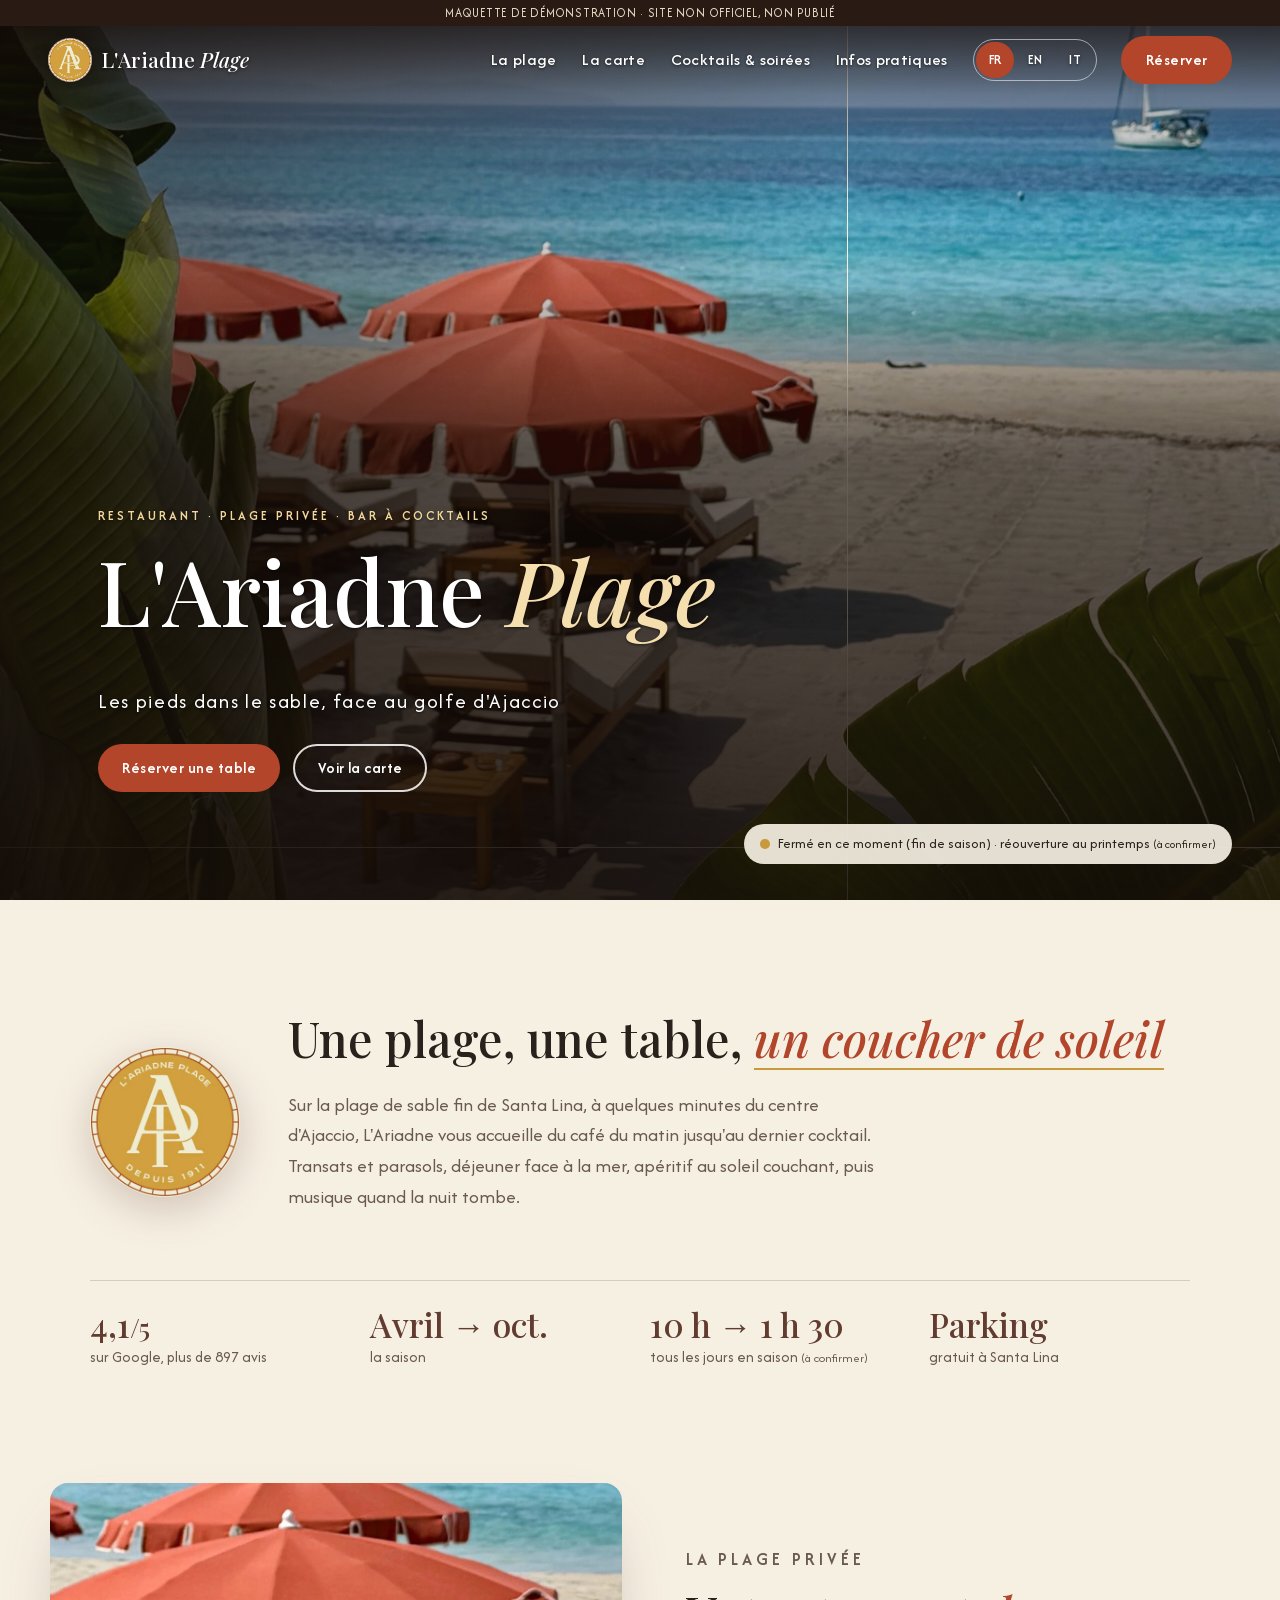
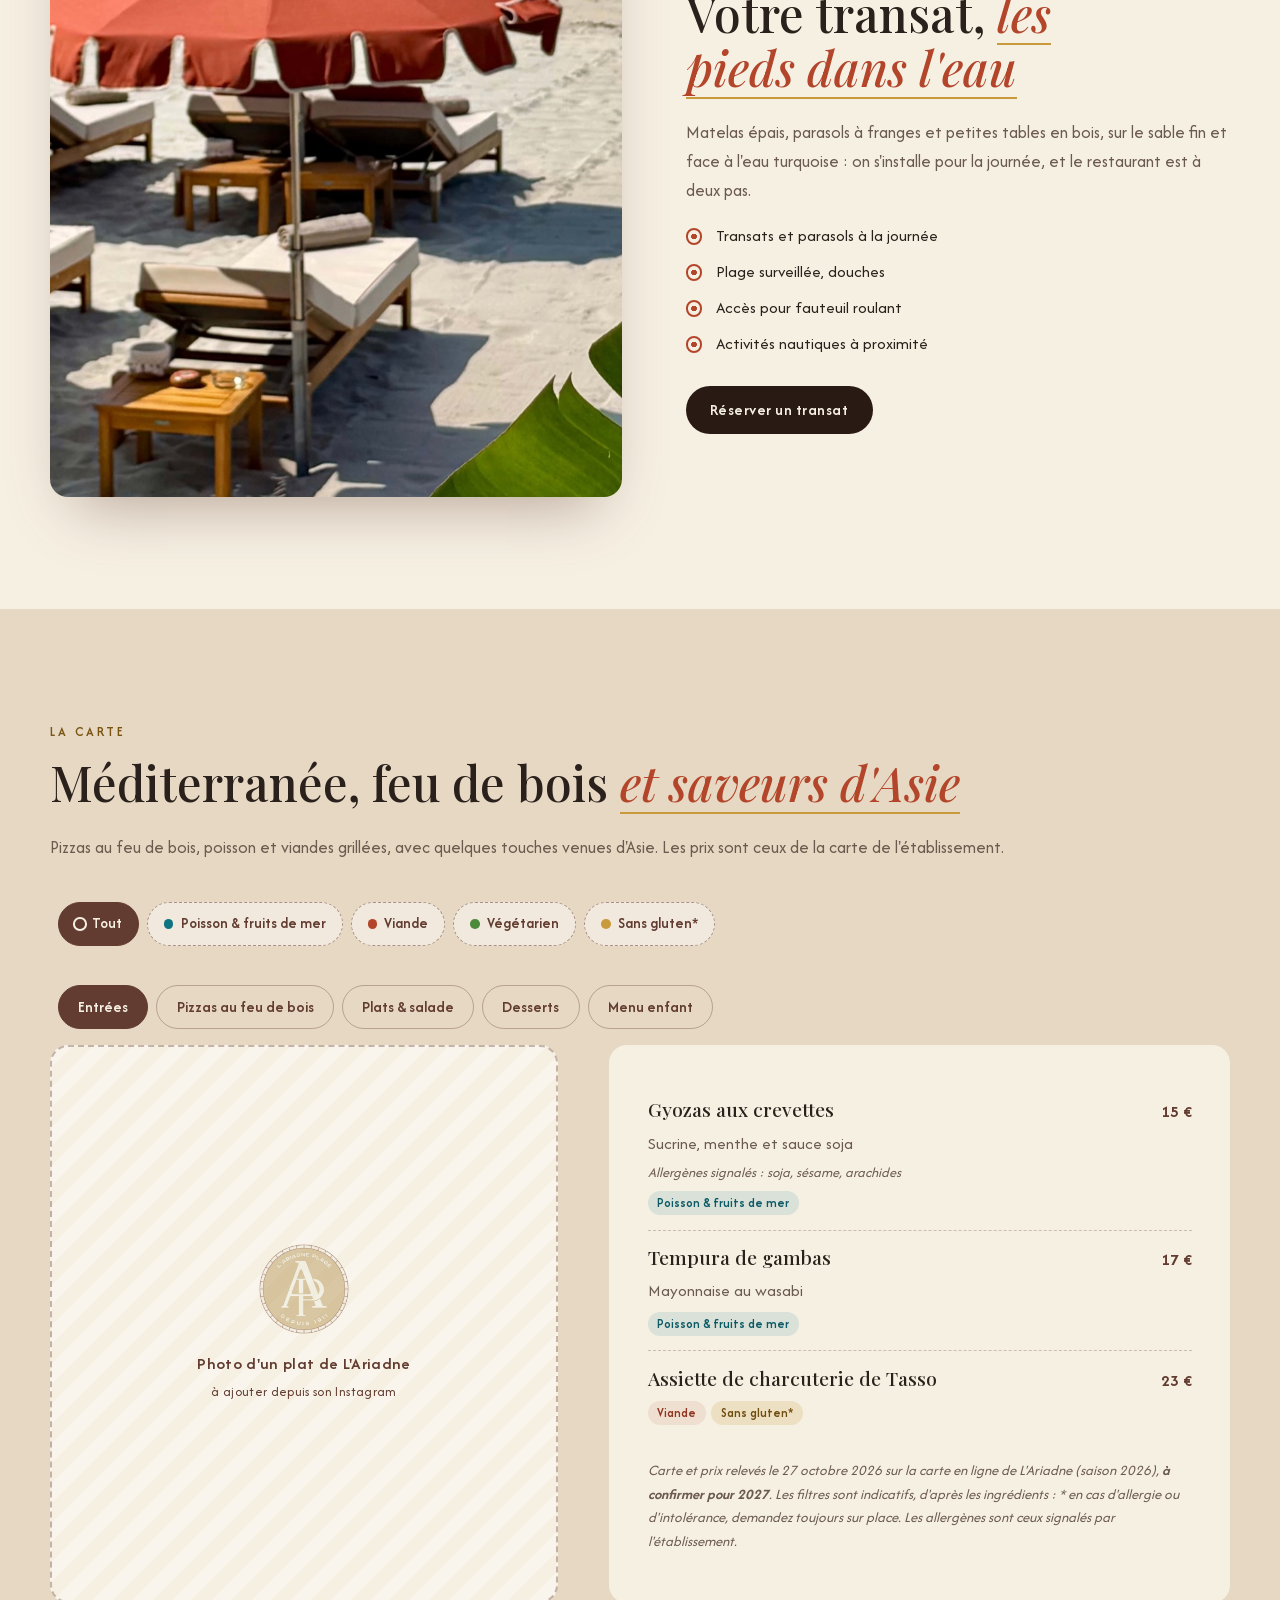
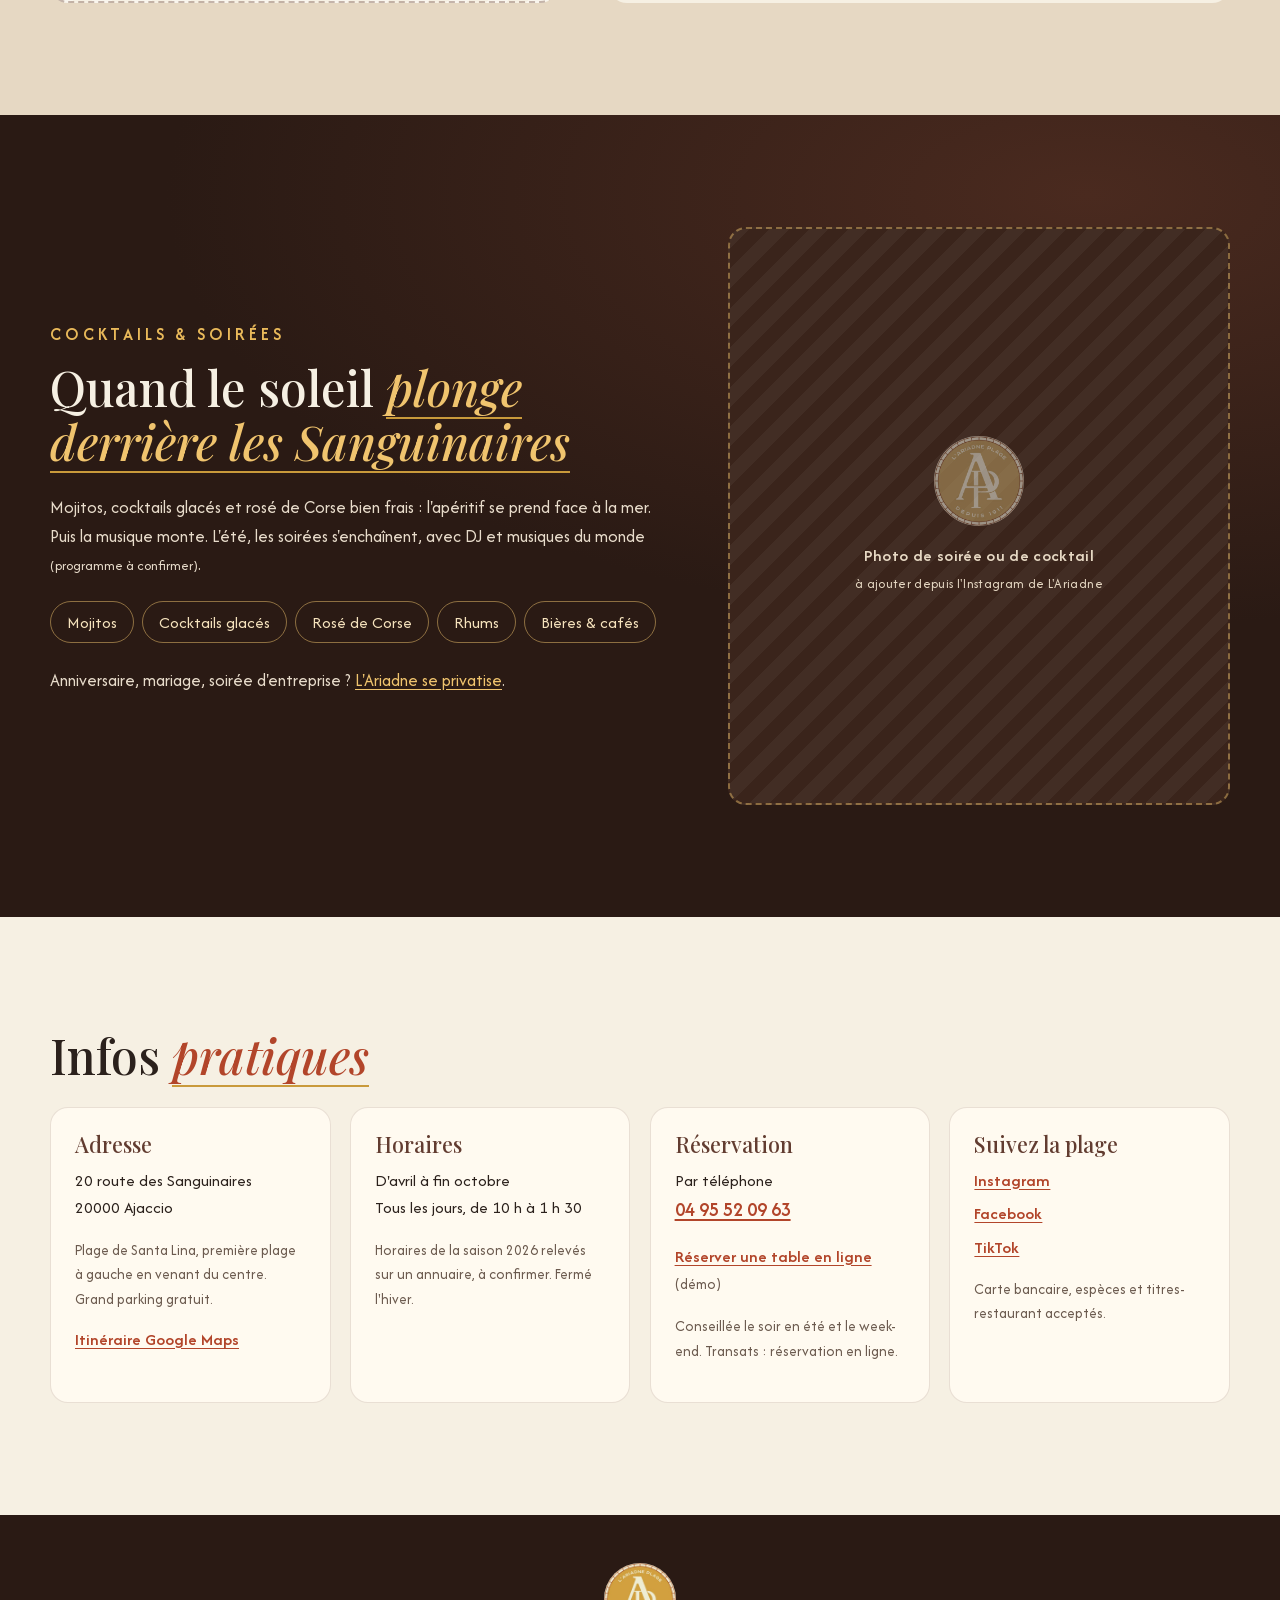
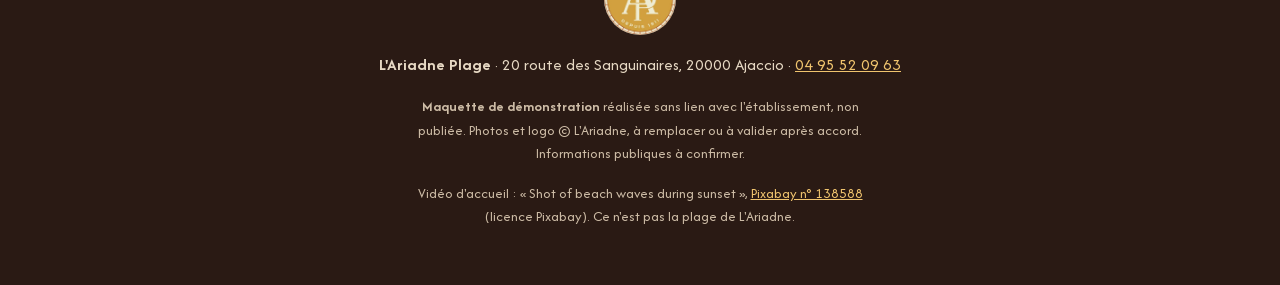
==== commit e52c9a51: "Ariadne v3 : vidéo, animations, carte filtrable, FR/EN/IT" ====
--- a/index.html
+++ b/index.html
@@ -4,7 +4,7 @@
   <meta charset="utf-8">
   <meta name="viewport" content="width=device-width, initial-scale=1">
   <title>L'Ariadne Plage · Restaurant, plage privée et bar à cocktails · Ajaccio</title>
-  <meta name="description" content="L'Ariadne Plage, route des Sanguinaires à Ajaccio : restaurant les pieds dans le sable, plage privée avec transats, bar à cocktails et soirées musicales face à la mer.">
+  <meta name="description" content="L'Ariadne Plage, route des Sanguinaires à Ajaccio : restaurant les pieds dans le sable, pizzas au feu de bois, plage privée avec transats, bar à cocktails et soirées musicales face à la mer.">
   <meta name="robots" content="noindex">
   <meta name="theme-color" content="#2e1d17">
   <link rel="icon" href="images/logo.jpg">
@@ -21,9 +21,10 @@
     "name": "L'Ariadne Plage",
     "image": "images/plage-large.jpg",
     "logo": "images/logo.jpg",
-    "servesCuisine": ["Méditerranéenne", "Woks du monde", "Pizzas"],
-    "priceRange": "20-40 €",
+    "servesCuisine": ["Méditerranéenne", "Pizzas au feu de bois", "Saveurs d'Asie"],
+    "priceRange": "15-35 €",
     "telephone": "+33 4 95 52 09 63",
+    "paymentAccepted": "Carte bancaire, espèces, titres-restaurant",
     "address": {
       "@type": "PostalAddress",
       "streetAddress": "20 route des Sanguinaires",
@@ -49,134 +50,162 @@
   </script>
 </head>
 <body>
-  <a class="skip" href="#contenu">Aller au contenu</a>
-
-  <div class="demo-strip" role="note">Maquette de démonstration · site non officiel, non publié</div>
+  <a class="skip" href="#contenu" data-i18n="skip">Aller au contenu</a>
+
+  <div class="demo-strip" role="note" data-i18n="strip">Maquette de démonstration · site non officiel, non publié</div>
 
   <header class="header" id="haut">
-    <a class="brand" href="#haut" aria-label="L'Ariadne Plage, retour en haut">
+    <a class="brand" href="#haut" aria-label="L'Ariadne Plage, retour en haut" data-i18n-label="brandLabel">
       <img src="images/logo.jpg" alt="" width="44" height="44">
       <span>L'Ariadne <em>Plage</em></span>
     </a>
     <button class="burger" type="button" aria-expanded="false" aria-controls="nav" aria-label="Ouvrir le menu">
       <span></span><span></span>
     </button>
-    <nav class="nav" id="nav" aria-label="Menu principal">
-      <a href="#plage">La plage</a>
-      <a href="#carte">La carte</a>
-      <a href="#soirees">Cocktails &amp; soirées</a>
-      <a href="#infos">Infos pratiques</a>
+    <nav class="nav" id="nav" aria-label="Menu principal" data-i18n-label="navLabel">
+      <a href="#plage" data-i18n="nav1">La plage</a>
+      <a href="#carte" data-i18n="nav2">La carte</a>
+      <a href="#soirees" data-i18n="nav3">Cocktails &amp; soirées</a>
+      <a href="#infos" data-i18n="nav4">Infos pratiques</a>
+      <div class="langs" role="group" aria-label="Langue · Language · Lingua">
+        <button type="button" data-lang="fr" lang="fr" aria-label="Français" aria-pressed="true">FR</button>
+        <button type="button" data-lang="en" lang="en" aria-label="English" aria-pressed="false">EN</button>
+        <button type="button" data-lang="it" lang="it" aria-label="Italiano" aria-pressed="false">IT</button>
+      </div>
     </nav>
-    <a class="btn btn-sun header-call" href="tel:+33495520963" data-book>Réserver</a>
+    <a class="btn btn-sun header-call" href="tel:+33495520963" data-book data-i18n="book">Réserver</a>
   </header>
 
   <main id="contenu">
     <section class="hero" aria-labelledby="titre">
       <picture>
         <source media="(max-width: 760px)" srcset="images/plage-portrait.jpg">
-        <img class="hero-img" src="images/plage-large.jpg" alt="Transats crème et parasols terracotta de L'Ariadne sur le sable blanc, mer turquoise et voilier au large" width="1920" height="1080" fetchpriority="high">
+        <img class="hero-img" src="images/plage-large.jpg" alt="Transats crème et parasols terracotta de L'Ariadne sur le sable blanc, mer turquoise et voilier au large" data-i18n-alt="heroImg" width="1920" height="1080" fetchpriority="high">
       </picture>
+      <!-- Vidéo d'ambiance (Pixabay) : chargée par main.js seulement si les animations sont permises et la connexion correcte -->
+      <video class="hero-video" muted loop playsinline preload="none" aria-hidden="true" tabindex="-1"></video>
+      <button class="video-toggle" type="button" hidden></button>
       <div class="hero-content">
-        <p class="kicker">Restaurant · Plage privée · Bar à cocktails</p>
+        <p class="kicker" data-i18n="heroKicker">Restaurant · Plage privée · Bar à cocktails</p>
         <h1 id="titre">L'Ariadne <em>Plage</em></h1>
-        <p class="hero-sub">Les pieds dans le sable, face au golfe d'Ajaccio</p>
+        <p class="hero-sub" data-i18n="heroSub">Les pieds dans le sable, face au golfe d'Ajaccio</p>
         <div class="hero-actions">
-          <a class="btn btn-sun" href="tel:+33495520963" data-book>Réserver une table</a>
-          <a class="btn btn-ghost" href="#carte">Voir la carte</a>
-        </div>
-      </div>
-      <p class="season-badge"><span class="dot" aria-hidden="true"></span><span>Fermé en ce moment (fin de saison) · réouverture au printemps <small>(à&nbsp;confirmer)</small></span></p>
+          <a class="btn btn-sun" href="tel:+33495520963" data-book data-i18n="heroBook">Réserver une table</a>
+          <a class="btn btn-ghost" href="#carte" data-i18n="heroMenu">Voir la carte</a>
+        </div>
+      </div>
+      <p class="season-badge"><span class="dot" aria-hidden="true"></span><span data-i18n="season">Fermé en ce moment (fin de saison) · réouverture au printemps <small>(à&nbsp;confirmer)</small></span></p>
     </section>
 
     <section class="intro reveal" aria-labelledby="intro-titre">
-      <img class="intro-logo" src="images/logo.jpg" alt="Logo de L'Ariadne Plage : monogramme AP, « Depuis 1911 »" width="150" height="150" loading="lazy">
+      <img class="intro-logo" src="images/logo.jpg" alt="Logo de L'Ariadne Plage : monogramme AP, « Depuis 1911 »" data-i18n-alt="logoAlt" width="150" height="150" loading="lazy">
       <div>
-        <h2 id="intro-titre">Une plage, une table, <em>un coucher de soleil</em></h2>
-        <p>Sur la plage de sable fin de Santa Lina, à quelques minutes du centre d'Ajaccio, L'Ariadne vous accueille du café du matin jusqu'au dernier cocktail. Transats et parasols, déjeuner face à la mer, apéritif au soleil couchant, puis musique quand la nuit tombe.</p>
-      </div>
-      <ul class="facts">
-        <li><strong>4,1<small>/5</small></strong><span>sur Google, plus de 900 avis</span></li>
-        <li><strong>Avril → oct.</strong><span>la saison</span></li>
-        <li><strong>10 h → 1 h 30</strong><span>tous les jours en saison <small>(à confirmer)</small></span></li>
-        <li><strong>Parking</strong><span>gratuit à Santa Lina</span></li>
+        <h2 id="intro-titre" data-i18n="introTitle">Une plage, une table, <em>un coucher de soleil</em></h2>
+        <p data-i18n="introText">Sur la plage de sable fin de Santa Lina, à quelques minutes du centre d'Ajaccio, L'Ariadne vous accueille du café du matin jusqu'au dernier cocktail. Transats et parasols, déjeuner face à la mer, apéritif au soleil couchant, puis musique quand la nuit tombe.</p>
+      </div>
+      <ul class="facts stagger">
+        <li><strong><span data-count="4.1" data-dec="1">4,1</span><small>/5</small></strong><span><span data-i18n="fact1a">sur Google, plus de</span> <span data-count="900">900</span> <span data-i18n="fact1b">avis</span></span></li>
+        <li><strong data-i18n="fact2v">Avril → oct.</strong><span data-i18n="fact2">la saison</span></li>
+        <li><strong data-i18n="fact3v">10 h → 1 h 30</strong><span data-i18n="fact3">tous les jours en saison <small>(à confirmer)</small></span></li>
+        <li><strong data-i18n="fact4v">Parking</strong><span data-i18n="fact4">gratuit à Santa Lina</span></li>
       </ul>
     </section>
 
     <section class="split" id="plage" aria-labelledby="plage-titre">
       <div class="split-media reveal">
-        <img src="images/plage-transats.jpg" alt="Gros plan sur les transats et une petite table en teck sous un parasol terracotta" width="1000" height="976" loading="lazy">
+        <img src="images/plage-transats.jpg" alt="Gros plan sur les transats et une petite table en teck sous un parasol terracotta" data-i18n-alt="plageImg" width="1000" height="976" loading="lazy">
       </div>
       <div class="split-text reveal">
-        <p class="kicker">La plage privée</p>
-        <h2 id="plage-titre">Votre transat, <em>les pieds dans l'eau</em></h2>
-        <p>Matelas épais, parasols à franges et petites tables en bois, sur le sable fin et face à l'eau turquoise : on s'installe pour la journée, et le restaurant est à deux pas.</p>
-        <ul class="ticks">
-          <li>Transats et parasols à la journée</li>
-          <li>Plage surveillée, douches</li>
-          <li>Accès pour fauteuil roulant</li>
-          <li>Activités nautiques à proximité</li>
+        <p class="kicker" data-i18n="plageKicker">La plage privée</p>
+        <h2 id="plage-titre" data-i18n="plageTitle">Votre transat, <em>les pieds dans l'eau</em></h2>
+        <p data-i18n="plageText">Matelas épais, parasols à franges et petites tables en bois, sur le sable fin et face à l'eau turquoise : on s'installe pour la journée, et le restaurant est à deux pas.</p>
+        <ul class="ticks stagger">
+          <li data-i18n="tick1">Transats et parasols à la journée</li>
+          <li data-i18n="tick2">Plage surveillée, douches</li>
+          <li data-i18n="tick3">Accès pour fauteuil roulant</li>
+          <li data-i18n="tick4">Activités nautiques à proximité</li>
         </ul>
-        <a class="btn btn-dark" href="https://mysunbed.com/fr/plage-privee/ajaccio/l-ariadne-plage-/" target="_blank" rel="noopener">Réserver un transat <span class="sr-only">(MySunbed, nouvel onglet)</span></a>
+        <a class="btn btn-dark" href="https://mysunbed.com/fr/plage-privee/ajaccio/l-ariadne-plage-/" target="_blank" rel="noopener" data-i18n="sunbed">Réserver un transat <span class="sr-only">(MySunbed, nouvel onglet)</span></a>
       </div>
     </section>
 
     <section class="menu-section" id="carte" aria-labelledby="carte-titre">
       <div class="menu-head reveal">
-        <p class="kicker">La carte</p>
-        <h2 id="carte-titre">Méditerranée <em>et woks du monde</em></h2>
-        <p>Une cuisine de produits frais, avec le poisson selon l'arrivage.</p>
+        <p class="kicker" data-i18n="menuKicker">La carte</p>
+        <h2 id="carte-titre" data-i18n="menuTitle">Méditerranée, feu de bois <em>et saveurs d'Asie</em></h2>
+        <p data-i18n="menuLead">Pizzas au feu de bois, poisson et viandes grillées, avec quelques touches venues d'Asie. Les prix sont ceux de la carte de l'établissement.</p>
       </div>
 
       <div class="tabs reveal">
-        <div class="tablist" role="tablist" aria-label="Rubriques de la carte">
-          <button role="tab" id="t-mer" aria-controls="p-mer" aria-selected="true">Mer &amp; woks</button>
-          <button role="tab" id="t-plage" aria-controls="p-plage" aria-selected="false" tabindex="-1">Côté plage</button>
-          <button role="tab" id="t-partage" aria-controls="p-partage" aria-selected="false" tabindex="-1">À partager</button>
-          <button role="tab" id="t-dessert" aria-controls="p-dessert" aria-selected="false" tabindex="-1">Desserts</button>
+        <div class="filters" role="group" aria-label="Filtrer les plats" data-i18n-label="filtersLabel">
+          <button type="button" data-filter="all" aria-pressed="true" data-i18n="fAll">Tout</button>
+          <button type="button" data-filter="mer" aria-pressed="false" data-i18n="fMer">Poisson &amp; fruits de mer</button>
+          <button type="button" data-filter="viande" aria-pressed="false" data-i18n="fViande">Viande</button>
+          <button type="button" data-filter="vege" aria-pressed="false" data-i18n="fVege">Végétarien</button>
+          <button type="button" data-filter="sg" aria-pressed="false" data-i18n="fSg">Sans gluten*</button>
+        </div>
+        <p class="filter-count" id="filter-count" aria-live="polite"></p>
+
+        <div class="tablist" role="tablist" aria-label="Rubriques de la carte" data-i18n-label="tabsLabel">
+          <button role="tab" id="t-entrees" aria-controls="p-entrees" aria-selected="true"><span data-i18n="tab1">Entrées</span><span class="count"></span></button>
+          <button role="tab" id="t-pizzas" aria-controls="p-pizzas" aria-selected="false" tabindex="-1"><span data-i18n="tab2">Pizzas au feu de bois</span><span class="count"></span></button>
+          <button role="tab" id="t-plats" aria-controls="p-plats" aria-selected="false" tabindex="-1"><span data-i18n="tab3">Plats &amp; salade</span><span class="count"></span></button>
+          <button role="tab" id="t-desserts" aria-controls="p-desserts" aria-selected="false" tabindex="-1"><span data-i18n="tab4">Desserts</span><span class="count"></span></button>
+          <button role="tab" id="t-enfants" aria-controls="p-enfants" aria-selected="false" tabindex="-1"><span data-i18n="tab5">Menu enfant</span><span class="count"></span></button>
         </div>
 
         <div class="tab-body">
-          <div class="placeholder ph-dish" role="img" aria-label="Emplacement réservé : photo d'un plat de L'Ariadne à ajouter">
+          <div class="placeholder ph-dish" role="img" aria-label="Emplacement réservé : photo d'un plat de L'Ariadne à ajouter" data-i18n-label="phDish">
             <img src="images/logo.jpg" alt="" width="90" height="90" loading="lazy">
-            <span>Photo d'un plat de L'Ariadne<br><small>à ajouter depuis son Instagram</small></span>
+            <span data-i18n="phDishText">Photo d'un plat de L'Ariadne<br><small>à ajouter depuis son Instagram</small></span>
           </div>
 
           <div class="panels">
-            <div role="tabpanel" id="p-mer" aria-labelledby="t-mer" tabindex="0">
-              <ul class="dishes">
-                <li><b>Poisson du golfe</b><span>selon l'arrivage de la pêche</span></li>
-                <li><b>Mi-cuit de thon</b></li>
-                <li><b>Encornets à la plancha</b></li>
-                <li><b>Gambas</b></li>
-                <li><b>Risotto aux rougets</b></li>
-                <li><b>Woks du monde</b><span>recettes venues des quatre coins du monde (liste à demander à L'Ariadne)</span></li>
-              </ul>
-            </div>
-            <div role="tabpanel" id="p-plage" aria-labelledby="t-plage" tabindex="0" hidden>
-              <ul class="dishes">
-                <li><b>Salade César</b></li>
-                <li><b>Salade de chèvre chaud</b></li>
-                <li><b>Tartare de bœuf</b></li>
-                <li><b>Pizza Corsica</b></li>
-                <li><b>Pizza Margherita</b></li>
-                <li><b>Calzone</b></li>
-                <li><b>Club sandwich au poulet</b></li>
-              </ul>
-            </div>
-            <div role="tabpanel" id="p-partage" aria-labelledby="t-partage" tabindex="0" hidden>
-              <ul class="dishes">
-                <li><b>Planche de charcuterie</b></li>
-                <li><b>Tapas</b></li>
-                <li><b>Nuggets maison</b></li>
-              </ul>
-            </div>
-            <div role="tabpanel" id="p-dessert" aria-labelledby="t-dessert" tabindex="0" hidden>
-              <ul class="dishes">
-                <li><b>Pavlova</b></li>
-                <li><b>Café gourmand</b></li>
-              </ul>
-            </div>
-            <p class="menu-note">Plats relevés sur des annuaires publics (janvier 2026). La carte exacte et les prix sont à confirmer avec L'Ariadne.</p>
+            <div role="tabpanel" id="p-entrees" aria-labelledby="t-entrees" tabindex="0">
+              <ul class="dishes">
+                <li data-tags="mer"><div class="dish-top"><b data-i18n="e1">Gyozas aux crevettes</b><span class="price">15 €</span></div><span class="dish-desc" data-i18n="e1d">Sucrine, menthe et sauce soja</span><span class="allergens" data-i18n="e1a">Allergènes signalés : soja, sésame, arachides</span></li>
+                <li data-tags="mer"><div class="dish-top"><b data-i18n="e2">Tempura de gambas</b><span class="price">17 €</span></div><span class="dish-desc" data-i18n="e2d">Mayonnaise au wasabi</span></li>
+                <li data-tags="viande sg"><div class="dish-top"><b data-i18n="e3">Assiette de charcuterie de Tasso</b><span class="price">23 €</span></div></li>
+              </ul>
+            </div>
+            <div role="tabpanel" id="p-pizzas" aria-labelledby="t-pizzas" tabindex="0" hidden>
+              <ul class="dishes">
+                <li data-tags="viande"><div class="dish-top"><b>La Peppe</b><span class="price">19 €</span></div><span class="dish-desc" data-i18n="z1d">Fior di latte, tomates cerises, jambon de Parme, pesto et olives noires</span></li>
+                <li data-tags="vege"><div class="dish-top"><b data-i18n="z2">Pizze rolle à partager</b><span class="price">17 €</span></div><span class="dish-desc" data-i18n="z2d">Mozzarella, roquette, tomates cerises et pesto</span></li>
+                <li data-tags="viande"><div class="dish-top"><b>Focaccia L'Ariadne</b><span class="price">19 €</span></div><span class="dish-desc" data-i18n="z3d">Roquette, burrata, tomates cerises, parmesan et speck</span><span class="allergens" data-i18n="aGluten">Allergène signalé : gluten</span></li>
+                <li data-tags="mer"><div class="dish-top"><b data-i18n="z4">La moitié-moitié</b><span class="price">15 €</span></div><span class="dish-desc" data-i18n="z4d">Fromage et anchois à la bastiaise</span></li>
+                <li data-tags="vege"><div class="dish-top"><b>Margherita</b><span class="price">15 €</span></div><span class="dish-desc">Fior di latte</span><span class="allergens" data-i18n="aGlutenLait">Allergènes signalés : gluten, lait</span></li>
+                <li data-tags="mer"><div class="dish-top"><b data-i18n="z6">Anchois à la bastiaise</b><span class="price">15 €</span></div><span class="allergens" data-i18n="aGlutenPoisson">Allergènes signalés : gluten, poisson</span></li>
+                <li data-tags="viande"><div class="dish-top"><b data-i18n="z7">Reine rouge</b><span class="price">17 €</span></div><span class="dish-desc" data-i18n="z7d">Base sauce tomate</span><span class="allergens" data-i18n="aGlutenLait">Allergènes signalés : gluten, lait</span></li>
+                <li data-tags="viande"><div class="dish-top"><b data-i18n="z8">Reine blanche</b><span class="price">17 €</span></div><span class="dish-desc" data-i18n="z8d">Base crème</span><span class="allergens" data-i18n="aGlutenLait">Allergènes signalés : gluten, lait</span></li>
+                <li data-tags="vege"><div class="dish-top"><b data-i18n="z9">4 fromages</b><span class="price">17 €</span></div><span class="dish-desc" data-i18n="z9d">Gorgonzola, chèvre, fior di latte</span><span class="allergens" data-i18n="aGlutenLait">Allergènes signalés : gluten, lait</span></li>
+                <li data-tags="viande"><div class="dish-top"><b>Chorizo</b><span class="price">17 €</span></div><span class="allergens" data-i18n="aGlutenLait">Allergènes signalés : gluten, lait</span></li>
+              </ul>
+            </div>
+            <div role="tabpanel" id="p-plats" aria-labelledby="t-plats" tabindex="0" hidden>
+              <ul class="dishes">
+                <li data-tags="viande"><div class="dish-top"><b data-i18n="p1">Tataki de bavette de bœuf façon yakitori à la cacahuète</b><span class="price">27 €</span></div><span class="dish-desc"><em class="badge" data-i18n="sugg">Suggestion du jour</em> <span data-i18n="p1d">Frites maison</span></span></li>
+                <li data-tags="viande"><div class="dish-top"><b data-i18n="p2">Tagliata de pluma ibérique, sauce teriyaki maison</b><span class="price">31 €</span></div><span class="dish-desc"><em class="badge" data-i18n="sugg">Suggestion du jour</em> <span data-i18n="p2d">Écrasé de pommes de terre</span></span><span class="allergens" data-i18n="p2a">Allergènes signalés : sésame, soja</span></li>
+                <li data-tags="viande"><div class="dish-top"><b data-i18n="p3">Caesar salad</b><span class="price">21 €</span></div><span class="dish-desc" data-i18n="p3d">Poulet pané maison, chips de pancetta, œuf, lardons, tomme de brebis, croûtons, tomates cerises et romaine</span></li>
+                <li data-tags="mer"><div class="dish-top"><b data-i18n="p4">Roll brioché de gambas et crabe</b><span class="price">27 €</span></div><span class="dish-desc" data-i18n="p4d">Légumes croquants, mayonnaise spicy et frites maison</span><span class="allergens" data-i18n="p4a">Allergènes signalés : œufs, poisson</span></li>
+                <li data-tags="viande"><div class="dish-top"><b data-i18n="p5">Chicken fried burger et frites maison</b><span class="price">21 €</span></div><span class="dish-desc" data-i18n="p5d">Potato bun, poulet pané aux corn flakes, cheddar, sauce tartare et sucrine</span><span class="allergens" data-i18n="p5a">Allergènes signalés : œufs, gluten</span></li>
+                <li data-tags="viande sg"><div class="dish-top"><b data-i18n="p6">Entrecôte et frites maison</b><span class="price">35 €</span></div><span class="dish-desc" data-i18n="p6d">Environ 400 g, sauce tartare maison</span></li>
+                <li data-tags="viande sg"><div class="dish-top"><b data-i18n="p7">Côte de bœuf d'environ 1,2 kg</b><span class="price">95 €</span></div><span class="dish-desc" data-i18n="p7d">Frites maison, légumes de printemps ou salade verte, sauce tartare maison</span></li>
+              </ul>
+            </div>
+            <div role="tabpanel" id="p-desserts" aria-labelledby="t-desserts" tabindex="0" hidden>
+              <ul class="dishes">
+                <li data-tags="vege"><div class="dish-top"><b data-i18n="d1">Profiterole maison</b><span class="price">11 €</span></div><span class="dish-desc" data-i18n="d1d">Glace vanille de la maison Salge et coulis de chocolat</span></li>
+                <li data-tags="vege"><div class="dish-top"><b data-i18n="d2">Cookies à partager</b><span class="price">17 €</span></div><span class="allergens" data-i18n="d2a">Allergènes signalés : œufs, arachides, gluten, noix</span></li>
+                <li data-tags="vege"><div class="dish-top"><b data-i18n="d3">Glaces artisanales Salge</b><span class="price" data-i18n="priceAsk">prix sur place</span></div><span class="dish-desc" data-i18n="d3d">À la boule</span><span class="allergens" data-i18n="aLait">Allergène signalé : lait</span></li>
+              </ul>
+            </div>
+            <div role="tabpanel" id="p-enfants" aria-labelledby="t-enfants" tabindex="0" hidden>
+              <ul class="dishes">
+                <li><div class="dish-top"><b data-i18n="k1">Plat + dessert au choix</b><span class="price">13 €</span></div><span class="dish-desc" data-i18n="k1d">Penne à la sauce tomate ou poulet pané et frites, puis un petit pot de glace (vanille ou fraise…)</span></li>
+              </ul>
+            </div>
+            <p class="menu-note" data-i18n="menuNote">Carte et prix relevés le 27 octobre 2026 sur la carte en ligne de L'Ariadne (saison 2026), <strong>à confirmer pour 2027</strong>. Les filtres sont indicatifs, d'après les ingrédients : *&nbsp;en cas d'allergie ou d'intolérance, demandez toujours sur place. Les allergènes sont ceux signalés par l'établissement.</p>
           </div>
         </div>
       </div>
@@ -184,48 +213,48 @@
 
     <section class="night" id="soirees" aria-labelledby="soirees-titre">
       <div class="night-text reveal">
-        <p class="kicker">Cocktails &amp; soirées</p>
-        <h2 id="soirees-titre">Quand le soleil <em>plonge derrière les Sanguinaires</em></h2>
-        <p>Mojitos, cocktails glacés et rosé de Corse bien frais : l'apéritif se prend face à la mer. Puis la musique monte. L'été, les soirées s'enchaînent, avec DJ et musiques du monde <small>(programme à confirmer)</small>.</p>
-        <ul class="chips" aria-label="Au bar">
-          <li>Mojitos</li><li>Cocktails glacés</li><li>Rosé de Corse</li><li>Rhums</li><li>Bières &amp; cafés</li>
+        <p class="kicker" data-i18n="nightKicker">Cocktails &amp; soirées</p>
+        <h2 id="soirees-titre" data-i18n="nightTitle">Quand le soleil <em>plonge derrière les Sanguinaires</em></h2>
+        <p data-i18n="nightText">Mojitos, cocktails glacés et rosé de Corse bien frais : l'apéritif se prend face à la mer. Puis la musique monte. L'été, les soirées s'enchaînent, avec DJ et musiques du monde <small>(programme à confirmer)</small>.</p>
+        <ul class="chips stagger" aria-label="Au bar" data-i18n-label="chipsLabel">
+          <li data-i18n="chip1">Mojitos</li><li data-i18n="chip2">Cocktails glacés</li><li data-i18n="chip3">Rosé de Corse</li><li data-i18n="chip4">Rhums</li><li data-i18n="chip5">Bières &amp; cafés</li>
         </ul>
-        <p class="private">Anniversaire, mariage, soirée d'entreprise ? <a href="tel:+33495520963">L'Ariadne se privatise</a>.</p>
-      </div>
-      <div class="placeholder ph-night reveal" role="img" aria-label="Emplacement réservé : photo de soirée ou de cocktail de L'Ariadne à ajouter">
+        <p class="private" data-i18n="private">Anniversaire, mariage, soirée d'entreprise ? <a href="tel:+33495520963">L'Ariadne se privatise</a>.</p>
+      </div>
+      <div class="placeholder ph-night reveal" role="img" aria-label="Emplacement réservé : photo de soirée ou de cocktail de L'Ariadne à ajouter" data-i18n-label="phNight">
         <img src="images/logo.jpg" alt="" width="90" height="90" loading="lazy">
-        <span>Photo de soirée ou de cocktail<br><small>à ajouter depuis l'Instagram de L'Ariadne</small></span>
+        <span data-i18n="phNightText">Photo de soirée ou de cocktail<br><small>à ajouter depuis l'Instagram de L'Ariadne</small></span>
       </div>
     </section>
 
     <section class="infos" id="infos" aria-labelledby="infos-titre">
-      <h2 id="infos-titre" class="reveal">Infos <em>pratiques</em></h2>
-      <div class="info-grid">
-        <article class="card reveal">
-          <h3>Adresse</h3>
+      <h2 id="infos-titre" class="reveal" data-i18n="infosTitle">Infos <em>pratiques</em></h2>
+      <div class="info-grid stagger">
+        <article class="card">
+          <h3 data-i18n="addrTitle">Adresse</h3>
           <p>20 route des Sanguinaires<br>20000 Ajaccio</p>
-          <p class="muted">Plage de Santa Lina, première plage à gauche en venant du centre. Grand parking gratuit.</p>
-          <a class="link" href="https://www.google.com/maps/search/?api=1&amp;query=L%27Ariadne+Plage+20+route+des+Sanguinaires+Ajaccio" target="_blank" rel="noopener">Itinéraire Google Maps <span class="sr-only">(nouvel onglet)</span></a>
+          <p class="muted" data-i18n="addrNote">Plage de Santa Lina, première plage à gauche en venant du centre. Grand parking gratuit.</p>
+          <a class="link" href="https://www.google.com/maps/search/?api=1&amp;query=L%27Ariadne+Plage+20+route+des+Sanguinaires+Ajaccio" target="_blank" rel="noopener" data-i18n="gmaps">Itinéraire Google Maps <span class="sr-only">(nouvel onglet)</span></a>
         </article>
-        <article class="card reveal">
-          <h3>Horaires</h3>
-          <p>D'avril à fin octobre<br>Tous les jours, de 10 h à 1 h 30</p>
-          <p class="muted">Horaires de la saison 2026 relevés sur un annuaire, à confirmer. Fermé l'hiver.</p>
+        <article class="card">
+          <h3 data-i18n="hoursTitle">Horaires</h3>
+          <p data-i18n="hoursText">D'avril à fin octobre<br>Tous les jours, de 10 h à 1 h 30</p>
+          <p class="muted" data-i18n="hoursNote">Horaires de la saison 2026 relevés sur un annuaire, à confirmer. Fermé l'hiver.</p>
         </article>
-        <article class="card reveal">
-          <h3>Réservation</h3>
-          <p>Par téléphone<br><a class="tel" href="tel:+33495520963">04 95 52 09 63</a></p>
-          <p><a class="link" href="tel:+33495520963" data-book>Réserver une table en ligne</a> <small class="muted">(démo)</small></p>
-          <p class="muted">Conseillée le soir en été et le week-end. Transats : réservation en ligne.</p>
+        <article class="card">
+          <h3 data-i18n="resaTitle">Réservation</h3>
+          <p><span data-i18n="resaText">Par téléphone</span><br><a class="tel" href="tel:+33495520963">04 95 52 09 63</a></p>
+          <p><a class="link" href="tel:+33495520963" data-book data-i18n="resaOnline">Réserver une table en ligne</a> <small class="muted" data-i18n="demo">(démo)</small></p>
+          <p class="muted" data-i18n="resaNote">Conseillée le soir en été et le week-end. Transats : réservation en ligne.</p>
         </article>
-        <article class="card reveal">
-          <h3>Suivez la plage</h3>
+        <article class="card">
+          <h3 data-i18n="socialTitle">Suivez la plage</h3>
           <ul class="socials">
             <li><a href="https://www.instagram.com/lariadneplageajaccio/" target="_blank" rel="noopener">Instagram</a></li>
             <li><a href="https://www.facebook.com/people/LAriadne-Plage-Ajaccio/61556640426436/" target="_blank" rel="noopener">Facebook</a></li>
             <li><a href="https://www.tiktok.com/@ariadneplage" target="_blank" rel="noopener">TikTok</a></li>
           </ul>
-          <p class="muted">Carte bancaire acceptée.</p>
+          <p class="muted" data-i18n="payNote">Carte bancaire, espèces et titres-restaurant acceptés.</p>
         </article>
       </div>
     </section>
@@ -234,7 +263,8 @@
   <footer class="footer">
     <img src="images/logo.jpg" alt="" width="72" height="72" loading="lazy">
     <p><strong>L'Ariadne Plage</strong> · 20 route des Sanguinaires, 20000 Ajaccio · <a href="tel:+33495520963">04 95 52 09 63</a></p>
-    <p class="demo-note"><strong>Maquette de démonstration</strong> réalisée sans lien avec l'établissement, non publiée. Photos et logo © L'Ariadne, à remplacer ou à valider après accord. Informations publiques à confirmer.</p>
+    <p class="demo-note" data-i18n="foot1"><strong>Maquette de démonstration</strong> réalisée sans lien avec l'établissement, non publiée. Photos et logo © L'Ariadne, à remplacer ou à valider après accord. Informations publiques à confirmer.</p>
+    <p class="demo-note" data-i18n="foot2">Vidéo d'accueil : « Shot of beach waves during sunset », <a href="https://pixabay.com/videos/sea-ocean-beach-waves-sun-dusk-138588/" target="_blank" rel="noopener">Pixabay n°&nbsp;138588</a> (licence Pixabay). Ce n'est pas la plage de L'Ariadne.</p>
   </footer>
 
   <!-- Réservation de DÉMONSTRATION : rien n'est envoyé ni enregistré, tout est effacé à la fermeture -->
@@ -242,105 +272,105 @@
     <form class="bk" novalidate>
       <header class="bk-head">
         <p class="kicker">L'Ariadne Plage · Ajaccio</p>
-        <h2 id="bk-title">Réserver une table</h2>
-        <p class="bk-demo" role="note"><strong>Démo :</strong> aucune réservation n'est envoyée ni enregistrée.</p>
-        <ol class="bk-steps" aria-label="Étapes de la réservation">
-          <li>Date &amp; heure</li>
-          <li>Coordonnées</li>
-          <li>Récapitulatif</li>
+        <h2 id="bk-title" data-i18n="bkTitle">Réserver une table</h2>
+        <p class="bk-demo" role="note" data-i18n="bkDemo"><strong>Démo :</strong> aucune réservation n'est envoyée ni enregistrée.</p>
+        <ol class="bk-steps" aria-label="Étapes de la réservation" data-i18n-label="bkStepsLabel">
+          <li data-i18n="bkS1">Date &amp; heure</li>
+          <li data-i18n="bkS2">Coordonnées</li>
+          <li data-i18n="bkS3">Récapitulatif</li>
         </ol>
-        <button class="bk-close" type="button" aria-label="Fermer" data-bk-close>×</button>
+        <button class="bk-close" type="button" aria-label="Fermer" data-i18n-label="bkClose" data-bk-close>×</button>
       </header>
 
       <div class="bk-body">
         <section class="bk-step" data-step="1" aria-labelledby="bk-h1">
-          <h3 id="bk-h1" tabindex="-1">Quand venez-vous&nbsp;?</h3>
+          <h3 id="bk-h1" tabindex="-1" data-i18n="bkH1">Quand venez-vous&nbsp;?</h3>
           <div class="bk-cols">
             <div class="cal">
               <div class="cal-head">
-                <button class="cal-nav" type="button" data-cal="-1" aria-label="Mois précédent">‹</button>
+                <button class="cal-nav" type="button" data-cal="-1" aria-label="Mois précédent" data-i18n-label="bkPrevMonth">‹</button>
                 <p class="cal-month" id="bk-month" aria-live="polite"></p>
-                <button class="cal-nav" type="button" data-cal="1" aria-label="Mois suivant">›</button>
+                <button class="cal-nav" type="button" data-cal="1" aria-label="Mois suivant" data-i18n-label="bkNextMonth">›</button>
               </div>
               <div class="cal-grid" id="bk-cal" role="group" aria-labelledby="bk-month" aria-describedby="bk-err-date bk-season"></div>
               <p class="bk-err" id="bk-err-date" hidden></p>
-              <p class="small bk-season" id="bk-season">L'Ariadne est fermée l'hiver&nbsp;: réservations possibles du 1<sup>er</sup>&nbsp;avril au 31&nbsp;octobre 2027 <strong>(dates de saison à confirmer)</strong>.</p>
+              <p class="small bk-season" id="bk-season" data-i18n="bkSeason">L'Ariadne est fermée l'hiver&nbsp;: réservations possibles du 1<sup>er</sup>&nbsp;avril au 31&nbsp;octobre 2027 <strong>(dates de saison à confirmer)</strong>.</p>
             </div>
             <div class="bk-side">
               <fieldset class="bk-field">
-                <legend>Service</legend>
+                <legend data-i18n="bkService">Service</legend>
                 <div class="pills">
-                  <label class="pill"><input type="radio" name="service" value="midi"><span>Midi</span></label>
-                  <label class="pill"><input type="radio" name="service" value="soir" checked><span>Soir</span></label>
+                  <label class="pill"><input type="radio" name="service" value="midi"><span data-i18n="bkLunch">Midi</span></label>
+                  <label class="pill"><input type="radio" name="service" value="soir" checked><span data-i18n="bkDinner">Soir</span></label>
                 </div>
               </fieldset>
               <fieldset class="bk-field" aria-describedby="bk-err-slot">
-                <legend>Heure</legend>
+                <legend data-i18n="bkTime">Heure</legend>
                 <div class="pills slots" id="bk-slots"></div>
                 <p class="bk-err" id="bk-err-slot" hidden></p>
-                <p class="small">Créneaux d'exemple, <strong>à confirmer avec l'établissement</strong>.</p>
+                <p class="small" data-i18n="bkSlotsNote">Créneaux d'exemple, <strong>à confirmer avec l'établissement</strong>.</p>
               </fieldset>
               <div class="bk-field">
-                <label class="bk-label" for="bk-guests">Nombre de personnes</label>
+                <label class="bk-label" for="bk-guests" data-i18n="bkGuests">Nombre de personnes</label>
                 <div class="stepper">
-                  <button type="button" data-guests="-1" aria-label="Une personne de moins">−</button>
+                  <button type="button" data-guests="-1" aria-label="Une personne de moins" data-i18n-label="bkLess">−</button>
                   <input id="bk-guests" name="guests" type="number" inputmode="numeric" min="1" max="12" value="2">
-                  <button type="button" data-guests="1" aria-label="Une personne de plus">+</button>
+                  <button type="button" data-guests="1" aria-label="Une personne de plus" data-i18n-label="bkMore">+</button>
                 </div>
-                <p class="small">Plus de 12 personnes ou privatisation&nbsp;? Appelez-nous.</p>
+                <p class="small" data-i18n="bkGroup">Plus de 12 personnes ou privatisation&nbsp;? Appelez-nous.</p>
               </div>
             </div>
           </div>
         </section>
 
         <section class="bk-step" data-step="2" aria-labelledby="bk-h2" hidden>
-          <h3 id="bk-h2" tabindex="-1">Vos coordonnées</h3>
+          <h3 id="bk-h2" tabindex="-1" data-i18n="bkH2">Vos coordonnées</h3>
           <div class="bk-fields">
             <div class="bk-field">
-              <label class="bk-label" for="bk-name">Nom <span aria-hidden="true">*</span></label>
+              <label class="bk-label" for="bk-name"><span data-i18n="bkName">Nom</span> <span aria-hidden="true">*</span></label>
               <input id="bk-name" name="name" type="text" autocomplete="name" required maxlength="60" aria-describedby="bk-err-name">
               <p class="bk-err" id="bk-err-name" hidden></p>
             </div>
             <div class="bk-field">
-              <label class="bk-label" for="bk-phone">Téléphone <span aria-hidden="true">*</span></label>
+              <label class="bk-label" for="bk-phone"><span data-i18n="bkPhone">Téléphone</span> <span aria-hidden="true">*</span></label>
               <input id="bk-phone" name="phone" type="tel" autocomplete="tel" inputmode="tel" required maxlength="20" aria-describedby="bk-err-phone">
               <p class="bk-err" id="bk-err-phone" hidden></p>
             </div>
             <div class="bk-field bk-wide">
-              <label class="bk-label" for="bk-email">E-mail <span aria-hidden="true">*</span></label>
+              <label class="bk-label" for="bk-email"><span data-i18n="bkEmail">E-mail</span> <span aria-hidden="true">*</span></label>
               <input id="bk-email" name="email" type="email" autocomplete="email" required maxlength="80" aria-describedby="bk-err-email">
               <p class="bk-err" id="bk-err-email" hidden></p>
             </div>
           </div>
           <fieldset class="bk-field">
-            <legend>Demande particulière (facultatif)</legend>
+            <legend data-i18n="bkWishes">Demande particulière (facultatif)</legend>
             <div class="pills">
-              <label class="pill"><input type="checkbox" name="wish" value="Anniversaire"><span>Anniversaire</span></label>
-              <label class="pill"><input type="checkbox" name="wish" value="Face à la mer"><span>Face à la mer</span></label>
-              <label class="pill"><input type="checkbox" name="wish" value="Chaise bébé"><span>Chaise bébé</span></label>
-              <label class="pill"><input type="checkbox" name="wish" value="Allergie ou régime"><span>Allergie ou régime</span></label>
-            </div>
-            <label class="bk-label" for="bk-note">Précisions</label>
+              <label class="pill"><input type="checkbox" name="wish" value="bkW1"><span data-i18n="bkW1">Anniversaire</span></label>
+              <label class="pill"><input type="checkbox" name="wish" value="bkW2"><span data-i18n="bkW2">Face à la mer</span></label>
+              <label class="pill"><input type="checkbox" name="wish" value="bkW3"><span data-i18n="bkW3">Chaise bébé</span></label>
+              <label class="pill"><input type="checkbox" name="wish" value="bkW4"><span data-i18n="bkW4">Allergie ou régime</span></label>
+            </div>
+            <label class="bk-label" for="bk-note" data-i18n="bkNote">Précisions</label>
             <textarea id="bk-note" name="note" rows="3" maxlength="300"></textarea>
           </fieldset>
-          <p class="small">* champs obligatoires. Rien n'est envoyé&nbsp;: tout est effacé quand vous fermez cette fenêtre.</p>
+          <p class="small" data-i18n="bkRequired">* champs obligatoires. Rien n'est envoyé&nbsp;: tout est effacé quand vous fermez cette fenêtre.</p>
         </section>
 
         <section class="bk-step" data-step="3" aria-labelledby="bk-h3" hidden>
-          <h3 id="bk-h3" tabindex="-1">Vérifiez votre réservation</h3>
+          <h3 id="bk-h3" tabindex="-1" data-i18n="bkH3">Vérifiez votre réservation</h3>
           <div class="recap" id="bk-recap"></div>
         </section>
 
         <section class="bk-step bk-done" data-step="4" aria-labelledby="bk-h4" hidden>
           <svg class="bk-check" viewBox="0 0 64 64" aria-hidden="true"><circle cx="32" cy="32" r="29"/><path d="M19 33l9 9 17-19"/></svg>
-          <h3 id="bk-h4" tabindex="-1">Merci, c'est noté&nbsp;!</h3>
+          <h3 id="bk-h4" tabindex="-1" data-i18n="bkH4">Merci, c'est noté&nbsp;!</h3>
           <p class="bk-done-text" id="bk-done-text"></p>
-          <p class="bk-demo"><strong>Démo : aucune réservation n'a été envoyée.</strong> Sur le site final, cette demande serait transmise à L'Ariadne. Pour réserver aujourd'hui, appelez le 04&nbsp;95&nbsp;52&nbsp;09&nbsp;63.</p>
+          <p class="bk-demo" data-i18n="bkDoneDemo"><strong>Démo : aucune réservation n'a été envoyée.</strong> Sur le site final, cette demande serait transmise à L'Ariadne. Pour réserver aujourd'hui, appelez le 04&nbsp;95&nbsp;52&nbsp;09&nbsp;63.</p>
         </section>
       </div>
 
       <footer class="bk-foot">
-        <a class="bk-call" href="tel:+33495520963">ou appelez-nous · 04&nbsp;95&nbsp;52&nbsp;09&nbsp;63</a>
+        <a class="bk-call" href="tel:+33495520963"><span data-i18n="bkCall">ou appelez-nous</span> · 04&nbsp;95&nbsp;52&nbsp;09&nbsp;63</a>
         <div class="bk-actions">
           <button class="btn btn-line" type="button" data-bk-back></button>
           <button class="btn btn-sun" type="submit" data-bk-next></button>
@@ -349,12 +379,13 @@
     </form>
   </dialog>
 
-  <nav class="mobile-bar" aria-label="Actions rapides">
-    <a href="tel:+33495520963" data-book><span aria-hidden="true">☎</span> Réserver</a>
-    <a href="https://www.google.com/maps/search/?api=1&amp;query=L%27Ariadne+Plage+20+route+des+Sanguinaires+Ajaccio" target="_blank" rel="noopener"><span aria-hidden="true">➤</span> Itinéraire</a>
-    <a href="#carte"><span aria-hidden="true">≡</span> Carte</a>
+  <nav class="mobile-bar" aria-label="Actions rapides" data-i18n-label="barLabel">
+    <a href="tel:+33495520963" data-book><span aria-hidden="true">☎</span> <span data-i18n="book">Réserver</span></a>
+    <a href="https://www.google.com/maps/search/?api=1&amp;query=L%27Ariadne+Plage+20+route+des+Sanguinaires+Ajaccio" target="_blank" rel="noopener"><span aria-hidden="true">➤</span> <span data-i18n="barMap">Itinéraire</span></a>
+    <a href="#carte"><span aria-hidden="true">≡</span> <span data-i18n="barMenu">Carte</span></a>
   </nav>
 
+  <script src="js/i18n.js" defer></script>
   <script src="js/main.js" defer></script>
   <script src="js/booking.js" defer></script>
 </body>
--- a/css/style.css
+++ b/css/style.css
@@ -30,6 +30,7 @@
 h2 { font-size: clamp(1.9rem, 4.2vw, 3rem); }
 p { margin: 0 0 1em; }
 small { font-size: .8em; }
+[hidden] { display: none !important; }
 .sr-only { position: absolute; width: 1px; height: 1px; overflow: hidden; clip: rect(0 0 0 0); white-space: nowrap; }
 :focus-visible { outline: 3px solid var(--sea); outline-offset: 3px; border-radius: 6px; }
 /* Sur fonds sombres (photo, soirées, barres), contour crème */
@@ -50,14 +51,22 @@
 .brand { display: flex; align-items: center; gap: .65rem; text-decoration: none; font-family: "Playfair Display", serif; font-size: 1.3rem; white-space: nowrap; }
 .brand img { width: 44px; height: 44px; border-radius: 50%; box-shadow: 0 2px 10px rgba(0, 0, 0, .25); }
 .brand em { font-style: italic; }
-.nav { display: flex; gap: 1.6rem; margin-left: auto; }
+.nav { display: flex; align-items: center; gap: 1.6rem; margin-left: auto; }
+/* Langues FR / EN / IT : dans la barre sur ordinateur, en bas du menu déroulant sur téléphone */
+.langs { display: flex; gap: 2px; padding: 2px; border: 1px solid rgba(255, 255, 255, .55); border-radius: 999px; }
+.header.scrolled .langs { border-color: rgba(98, 60, 48, .3); }
+.langs button { min-width: 38px; min-height: 36px; border: 0; border-radius: 999px; background: none; color: inherit; font: 600 .85rem/1 "Afacad", sans-serif; letter-spacing: .06em; cursor: pointer; transition: background .25s, color .25s; }
+.langs button[aria-pressed="true"] { background: var(--terra); color: #fff; }
+html:not(.js) .langs { display: none; } /* sans JavaScript, les boutons de langue ne feraient rien */
+@media (hover: hover) { .langs button[aria-pressed="false"]:hover { background: rgba(178, 69, 42, .18); } }
 .nav a { text-decoration: none; font-weight: 500; letter-spacing: .02em; position: relative; padding: .3rem 0; }
 .nav a::after { content: ""; position: absolute; left: 0; right: 0; bottom: 0; height: 2px; background: var(--ochre); transform: scaleX(0); transform-origin: left; transition: transform .3s var(--ease); }
 .nav a:hover::after, .nav a:focus-visible::after { transform: scaleX(1); }
 .burger { display: none; }
-@media (min-width: 761px) {
+@media (min-width: 1101px) {
   .header:not(.scrolled) .nav a { text-shadow: 0 1px 3px rgba(0, 0, 0, .6); }
-  .header:not(.scrolled) .nav a:focus-visible { outline-color: #f6dfae; }
+  .header:not(.scrolled) .nav a:focus-visible, .header:not(.scrolled) .langs button:focus-visible { outline-color: #f6dfae; }
+  .header:not(.scrolled) .langs button[aria-pressed="false"] { text-shadow: 0 1px 3px rgba(0, 0, 0, .6); }
 }
 
 .btn { display: inline-flex; align-items: center; justify-content: center; gap: .4rem; min-height: 48px; padding: .7rem 1.4rem; border-radius: 999px; font: 600 1rem/1 "Afacad", sans-serif; letter-spacing: .03em; text-decoration: none; border: 2px solid transparent; cursor: pointer; transition: transform .25s var(--ease), background .25s, color .25s, box-shadow .25s; }
@@ -75,6 +84,12 @@
 .hero picture, .hero-img { position: absolute; inset: 0; width: 100%; height: 100%; }
 .hero-img { object-fit: cover; object-position: 50% 60%; animation: slowzoom 18s var(--ease) both; }
 .hero::after { content: ""; position: absolute; inset: 0; background: linear-gradient(180deg, rgba(20, 12, 8, .6) 0%, rgba(20, 12, 8, 0) 24%, rgba(20, 12, 8, 0) 32%, rgba(20, 12, 8, .62) 50%, rgba(20, 12, 8, .88) 100%), linear-gradient(90deg, rgba(20, 12, 8, .6) 0%, rgba(20, 12, 8, 0) 65%); }
+/* Vidéo de fond (Pixabay) : fondu à l'arrivée ; bouton pause obligatoire pour une animation de plus de 5 s */
+.hero-video { position: absolute; inset: 0; width: 100%; height: 100%; object-fit: cover; opacity: 0; transition: opacity 1.4s ease; }
+.has-video .hero-video { opacity: 1; }
+.video-toggle { position: absolute; z-index: 2; top: calc(var(--strip) + var(--head) + 1rem); right: clamp(1rem, 4vw, 3rem); width: 44px; height: 44px; display: grid; place-items: center; padding: 0; border: 1px solid rgba(255, 255, 255, .65); border-radius: 50%; background: rgba(20, 12, 8, .5); color: #fff; cursor: pointer; -webkit-backdrop-filter: blur(6px); backdrop-filter: blur(6px); }
+.video-toggle::before { content: ""; width: 12px; height: 14px; border-inline: 4px solid; box-sizing: border-box; }
+.video-toggle.is-paused::before { width: 0; height: 0; border: 0; border-left: 13px solid; border-block: 8px solid transparent; margin-left: 4px; }
 .hero-content { text-shadow: 0 1px 3px rgba(0, 0, 0, .6); }
 .hero-content { position: relative; z-index: 1; width: min(100%, 1180px); margin: 0 auto; padding: 0 clamp(1.2rem, 5vw, 3rem) clamp(5.5rem, 12vh, 8rem); }
 .kicker { font-size: .85rem; font-weight: 600; letter-spacing: .22em; text-transform: uppercase; color: #7a5512; margin-bottom: .8rem; }
@@ -102,6 +117,7 @@
 .facts { grid-column: 1 / -1; list-style: none; margin: 1.5rem 0 0; padding: 1.6rem 0 0; border-top: 1px solid rgba(98, 60, 48, .2); display: grid; grid-template-columns: repeat(4, 1fr); gap: 1.2rem; }
 .facts strong { display: block; font-family: "Playfair Display", serif; font-weight: 500; font-size: clamp(1.5rem, 3vw, 2.1rem); color: var(--brown); line-height: 1.1; white-space: nowrap; }
 .facts span { color: var(--muted); font-size: .98rem; }
+.facts span span, .facts strong span { color: inherit; font-size: inherit; } /* compteurs animés */
 
 /* La plage */
 .split { width: min(100% - 2.4rem, 1180px); margin: 0 auto clamp(4rem, 9vw, 7rem); display: grid; grid-template-columns: 1.05fr 1fr; gap: clamp(2rem, 5vw, 4.5rem); align-items: center; }
@@ -129,10 +145,35 @@
 [role="tabpanel"]:focus-visible { outline-offset: 8px; }
 @keyframes fade { from { opacity: 0; transform: translateY(8px); } to { opacity: 1; transform: none; } }
 .dishes { list-style: none; margin: 0; padding: 0; }
-.dishes li { display: flex; flex-wrap: wrap; align-items: baseline; gap: .2rem 1rem; padding: .85rem 0; border-bottom: 1px dashed rgba(98, 60, 48, .28); }
-.dishes li:last-child { border-bottom: 0; }
-.dishes b { font-family: "Playfair Display", serif; font-weight: 500; font-size: 1.22rem; }
-.dishes span { color: var(--muted); }
+.dishes li { display: grid; gap: .25rem; padding: .9rem 0; border-bottom: 1px dashed rgba(98, 60, 48, .28); animation: fade .45s var(--ease) backwards; }
+.dishes li:last-of-type { border-bottom: 0; }
+.dish-top { display: flex; align-items: baseline; gap: 1rem; }
+.dishes b { font-family: "Playfair Display", serif; font-weight: 500; font-size: 1.2rem; line-height: 1.25; }
+.price { margin-left: auto; white-space: nowrap; font-weight: 700; color: var(--brown); font-variant-numeric: tabular-nums; }
+.dish-desc { color: var(--muted); }
+.allergens { font-size: .9rem; font-style: italic; color: var(--muted); }
+.badge { font-style: normal; font-size: .78rem; font-weight: 700; letter-spacing: .08em; text-transform: uppercase; color: var(--terra-dark); margin-right: .3rem; }
+.tags { display: flex; flex-wrap: wrap; gap: .35rem; margin-top: .2rem; }
+.tag { padding: .12rem .6rem; border-radius: 999px; font-size: .8rem; font-weight: 600; }
+.tag-mer { color: #0b5a65; background: rgba(15, 116, 130, .12); }
+.tag-viande { color: var(--terra-dark); background: rgba(178, 69, 42, .1); }
+.tag-vege { color: #355f29; background: rgba(59, 106, 46, .13); }
+.tag-sg { color: #6e4c0f; background: rgba(201, 154, 59, .2); }
+.no-match { margin: 0; padding: 1rem 0; color: var(--muted); font-style: italic; }
+/* Filtres (pointillés, pour les distinguer des rubriques) : visibles seulement si le JS tourne */
+.filters { display: none; }
+.js .filters { display: flex; flex-wrap: wrap; gap: .5rem; padding: .5rem .5rem 0; }
+.filters button { display: inline-flex; align-items: center; gap: .45rem; min-height: 44px; padding: .5rem 1rem; border: 1.5px dashed rgba(98, 60, 48, .5); border-radius: 999px; background: rgba(255, 255, 255, .45); color: var(--brown); font: 600 .95rem/1 "Afacad", sans-serif; cursor: pointer; transition: background .25s, color .25s, border-color .25s; }
+.filters button::before { content: ""; width: .6rem; height: .6rem; border-radius: 50%; background: var(--brown); }
+.filters [data-filter="mer"]::before { background: var(--sea); }
+.filters [data-filter="viande"]::before { background: var(--terra); }
+.filters [data-filter="vege"]::before { background: #4c8a3c; }
+.filters [data-filter="sg"]::before { background: var(--ochre); }
+.filters button[aria-pressed="true"] { border: 1.5px solid var(--brown); background: var(--brown); color: var(--cream); }
+.filters button[aria-pressed="true"]::before { box-shadow: 0 0 0 2px var(--cream); }
+@media (hover: hover) { .filters button[aria-pressed="false"]:hover { border-style: solid; } }
+.filter-count { min-height: 1.6em; margin: .4rem .5rem 0; color: var(--muted); font-size: .95rem; }
+.tablist .count { font-weight: 400; }
 .menu-note { margin: 1.2rem 0 0; font-size: .92rem; color: var(--muted); font-style: italic; }
 
 /* Emplacements de photos à fournir */
@@ -174,6 +215,22 @@
 /* Apparitions au défilement (seulement si le JS tourne) */
 .js .reveal { opacity: 0; transform: translateY(28px); transition: opacity .9s var(--ease), transform .9s var(--ease); }
 .js .reveal.in { opacity: 1; transform: none; }
+/* Listes qui arrivent élément par élément (animation « backwards » : rien ne reste figé après, le survol des cartes marche) */
+.js .stagger > * { opacity: 0; }
+.js .stagger.in > * { opacity: 1; animation: rise .8s var(--ease) backwards; animation-delay: calc(var(--i, 0) * 90ms); }
+/* Fin des titres soulignée d'un trait ocre qui se dessine */
+.js h2 em { background: linear-gradient(var(--ochre), var(--ochre)) 0 100% / 0 2px no-repeat; -webkit-box-decoration-break: clone; box-decoration-break: clone; transition: background-size 1.1s .4s var(--ease); }
+.js .in h2 em, .js h2.in em { background-size: 100% 2px; }
+/* Parallaxe douce, calculée par le navigateur hors du fil principal (aucune saccade) ; ignorée par les anciens navigateurs */
+@media (prefers-reduced-motion: no-preference) {
+  @supports (animation-timeline: view()) {
+    .split-media img { scale: 1.12; animation: drift linear both; animation-timeline: view(); }
+    .hero-img { animation: slowzoom 18s var(--ease) both, hero-drift linear both; animation-timeline: auto, scroll(root); animation-range: normal, 0 100vh; }
+    .hero-video { animation: hero-drift linear both; animation-timeline: scroll(root); animation-range: 0 100vh; }
+  }
+}
+@keyframes drift { from { translate: 0 -5%; } to { translate: 0 5%; } }
+@keyframes hero-drift { to { translate: 0 15%; } }
 
 /* Tablette */
 @media (max-width: 980px) {
@@ -181,24 +238,31 @@
   .facts { grid-template-columns: repeat(2, 1fr); }
 }
 
-/* Téléphone */
-@media (max-width: 760px) {
-  :root { --head: 60px; --strip: 24px; }
-  body { padding-bottom: 64px; }
-  .demo-strip { font-size: .72rem; }
-  .header { gap: .8rem; }
-  .brand { font-size: 1.15rem; }
-  .brand img { width: 38px; height: 38px; }
-  .header-call { display: none; }
+/* Tablette et téléphone : menu dans un bouton ☰ (les 4 liens et les langues ne tiennent pas sur une ligne) */
+@media (max-width: 1100px) {
   .burger { display: grid; place-content: center; gap: 6px; margin-left: auto; width: 48px; height: 48px; border: 0; border-radius: 50%; background: rgba(42, 26, 20, .35); color: inherit; cursor: pointer; }
   .header.scrolled .burger { background: rgba(98, 60, 48, .1); }
   .burger span { display: block; width: 22px; height: 2px; background: currentColor; transition: transform .3s var(--ease); }
   .burger[aria-expanded="true"] span:first-child { transform: translateY(4px) rotate(45deg); }
   .burger[aria-expanded="true"] span:last-child { transform: translateY(-4px) rotate(-45deg); }
-  .nav { position: fixed; inset: calc(var(--strip) + var(--head)) 0 auto; flex-direction: column; gap: 0; padding: .5rem 1.2rem 1.2rem; background: rgba(246, 240, 227, .97); color: var(--ink); box-shadow: 0 20px 30px -20px rgba(0, 0, 0, .3); transform: translateY(-8px); opacity: 0; visibility: hidden; transition: opacity .25s, transform .25s var(--ease), visibility .25s; }
+  .nav { position: fixed; inset: calc(var(--strip) + var(--head)) 0 auto; flex-direction: column; align-items: stretch; gap: 0; padding: .5rem 1.2rem 1.2rem; background: var(--cream); color: var(--ink); box-shadow: 0 20px 30px -20px rgba(0, 0, 0, .3); transform: translateY(-8px); opacity: 0; visibility: hidden; transition: opacity .25s, transform .25s var(--ease), visibility .25s; }
   .nav.open { opacity: 1; visibility: visible; transform: none; }
   .nav a { padding: .9rem .2rem; font-size: 1.15rem; border-bottom: 1px solid rgba(98, 60, 48, .12); }
   .nav a::after { display: none; }
+  .langs { align-self: flex-start; margin-top: 1rem; border-color: rgba(98, 60, 48, .3); }
+  .langs button { min-width: 52px; min-height: 44px; font-size: .95rem; }
+}
+
+/* Téléphone */
+@media (max-width: 760px) {
+  :root { --head: 60px; --strip: 24px; }
+  body { padding-bottom: 64px; }
+  .demo-strip { font-size: .72rem; letter-spacing: .02em; padding-inline: .6rem; }
+  .header { gap: .8rem; }
+  .brand { font-size: 1.15rem; }
+  .brand img { width: 38px; height: 38px; }
+  .header-call { display: none; }
+  .video-toggle { right: 1.2rem; }
   .hero { min-height: calc(100svh - 64px); }
   .hero::after { background: linear-gradient(180deg, rgba(20, 12, 8, .6) 0%, rgba(20, 12, 8, 0) 20%, rgba(20, 12, 8, .12) 32%, rgba(20, 12, 8, .72) 44%, rgba(20, 12, 8, .9) 72%); }
   .hero-img { object-position: 50% 50%; }
@@ -210,6 +274,8 @@
   .intro-logo { width: 110px; height: 110px; }
   .facts { text-align: left; width: 100%; }
   .split, .tab-body, .night { grid-template-columns: 1fr; }
+  .filters button { min-height: 40px; padding: .4rem .85rem; font-size: .92rem; }
+  .js .filters { gap: .4rem; }
   .tablist { flex-wrap: wrap; }
   .split-media { aspect-ratio: 4 / 3.4; }
   .ph-dish { aspect-ratio: 16 / 9; order: 2; }
@@ -224,5 +290,5 @@
 @media (prefers-reduced-motion: reduce) {
   html { scroll-behavior: auto; }
   *, *::before, *::after { animation-duration: .01ms !important; animation-delay: 0s !important; animation-iteration-count: 1 !important; transition-duration: .01ms !important; }
-  .js .reveal { opacity: 1; transform: none; }
-}
+  .js .reveal, .js .stagger > * { opacity: 1; transform: none; }
+}
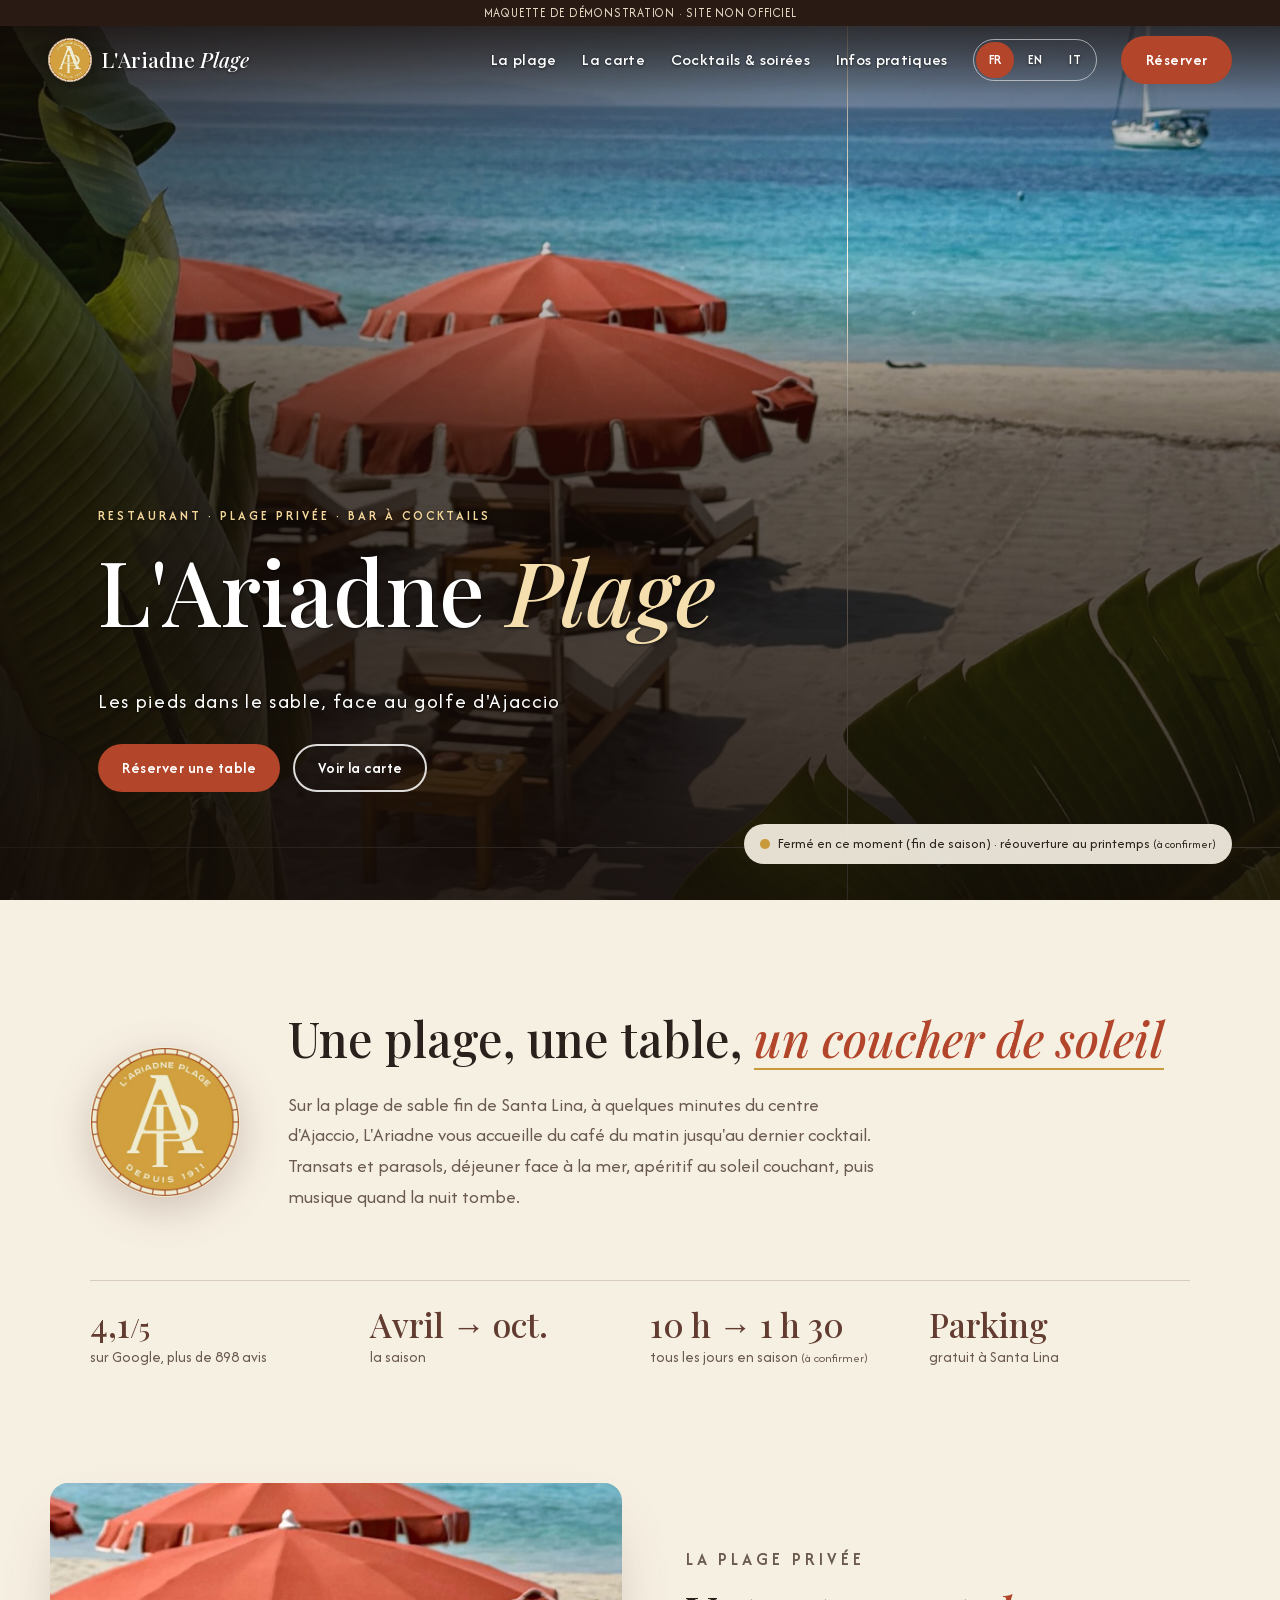
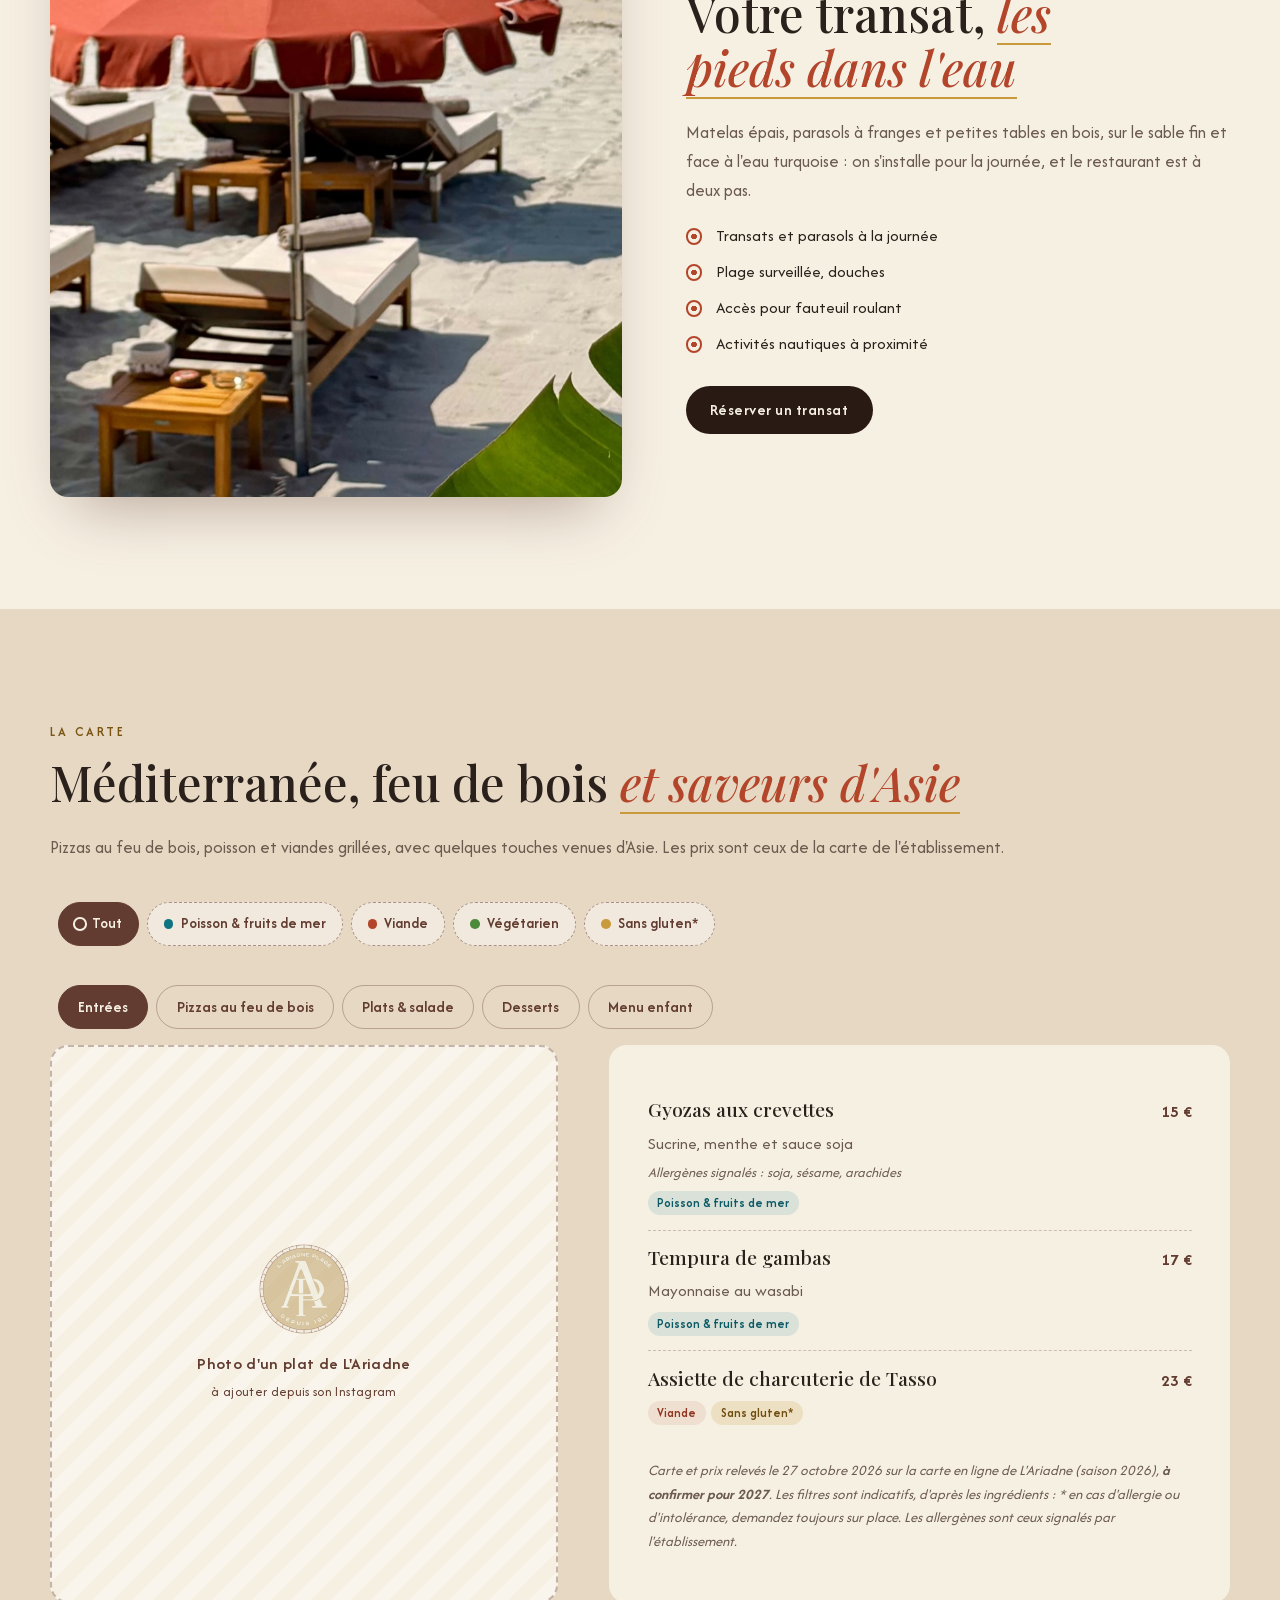
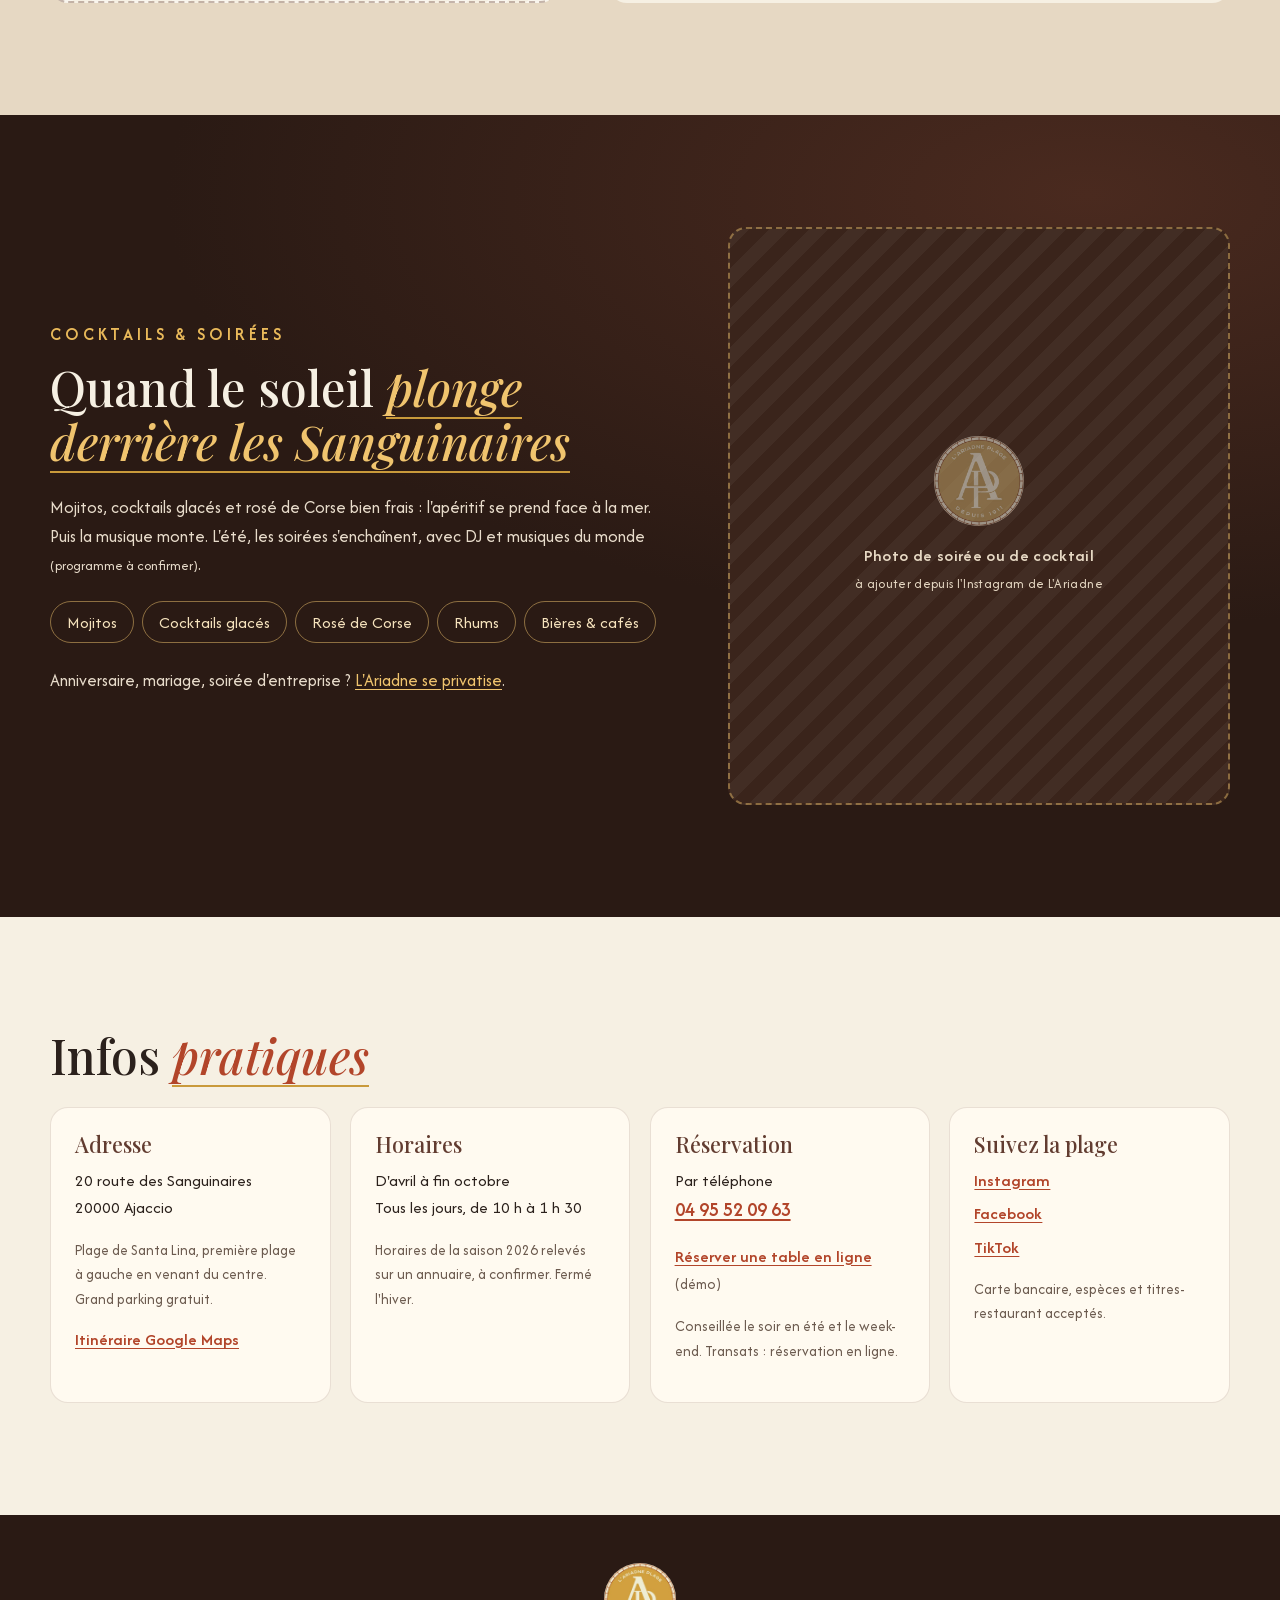
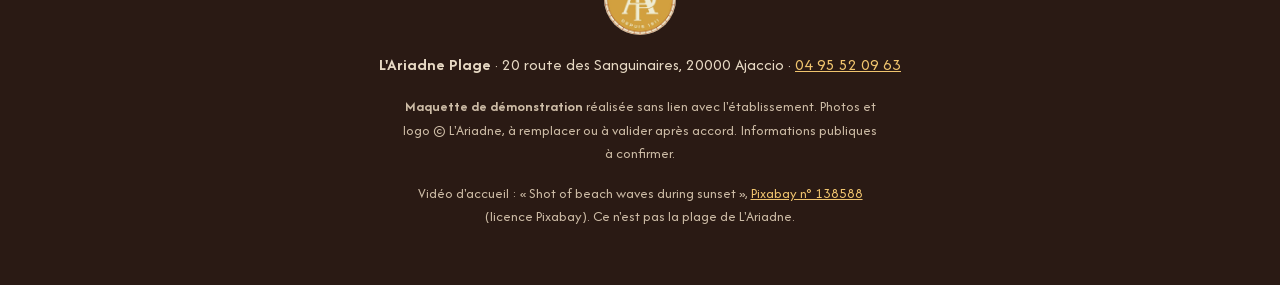
==== commit 3427bfc7: "Ariadne v3 : corrections mineures, bandeau démo" ====
--- a/index.html
+++ b/index.html
@@ -52,7 +52,7 @@
 <body>
   <a class="skip" href="#contenu" data-i18n="skip">Aller au contenu</a>
 
-  <div class="demo-strip" role="note" data-i18n="strip">Maquette de démonstration · site non officiel, non publié</div>
+  <div class="demo-strip" role="note" data-i18n="strip">Maquette de démonstration · site non officiel</div>
 
   <header class="header" id="haut">
     <a class="brand" href="#haut" aria-label="L'Ariadne Plage, retour en haut" data-i18n-label="brandLabel">
@@ -263,7 +263,7 @@
   <footer class="footer">
     <img src="images/logo.jpg" alt="" width="72" height="72" loading="lazy">
     <p><strong>L'Ariadne Plage</strong> · 20 route des Sanguinaires, 20000 Ajaccio · <a href="tel:+33495520963">04 95 52 09 63</a></p>
-    <p class="demo-note" data-i18n="foot1"><strong>Maquette de démonstration</strong> réalisée sans lien avec l'établissement, non publiée. Photos et logo © L'Ariadne, à remplacer ou à valider après accord. Informations publiques à confirmer.</p>
+    <p class="demo-note" data-i18n="foot1"><strong>Maquette de démonstration</strong> réalisée sans lien avec l'établissement. Photos et logo © L'Ariadne, à remplacer ou à valider après accord. Informations publiques à confirmer.</p>
     <p class="demo-note" data-i18n="foot2">Vidéo d'accueil : « Shot of beach waves during sunset », <a href="https://pixabay.com/videos/sea-ocean-beach-waves-sun-dusk-138588/" target="_blank" rel="noopener">Pixabay n°&nbsp;138588</a> (licence Pixabay). Ce n'est pas la plage de L'Ariadne.</p>
   </footer>
 
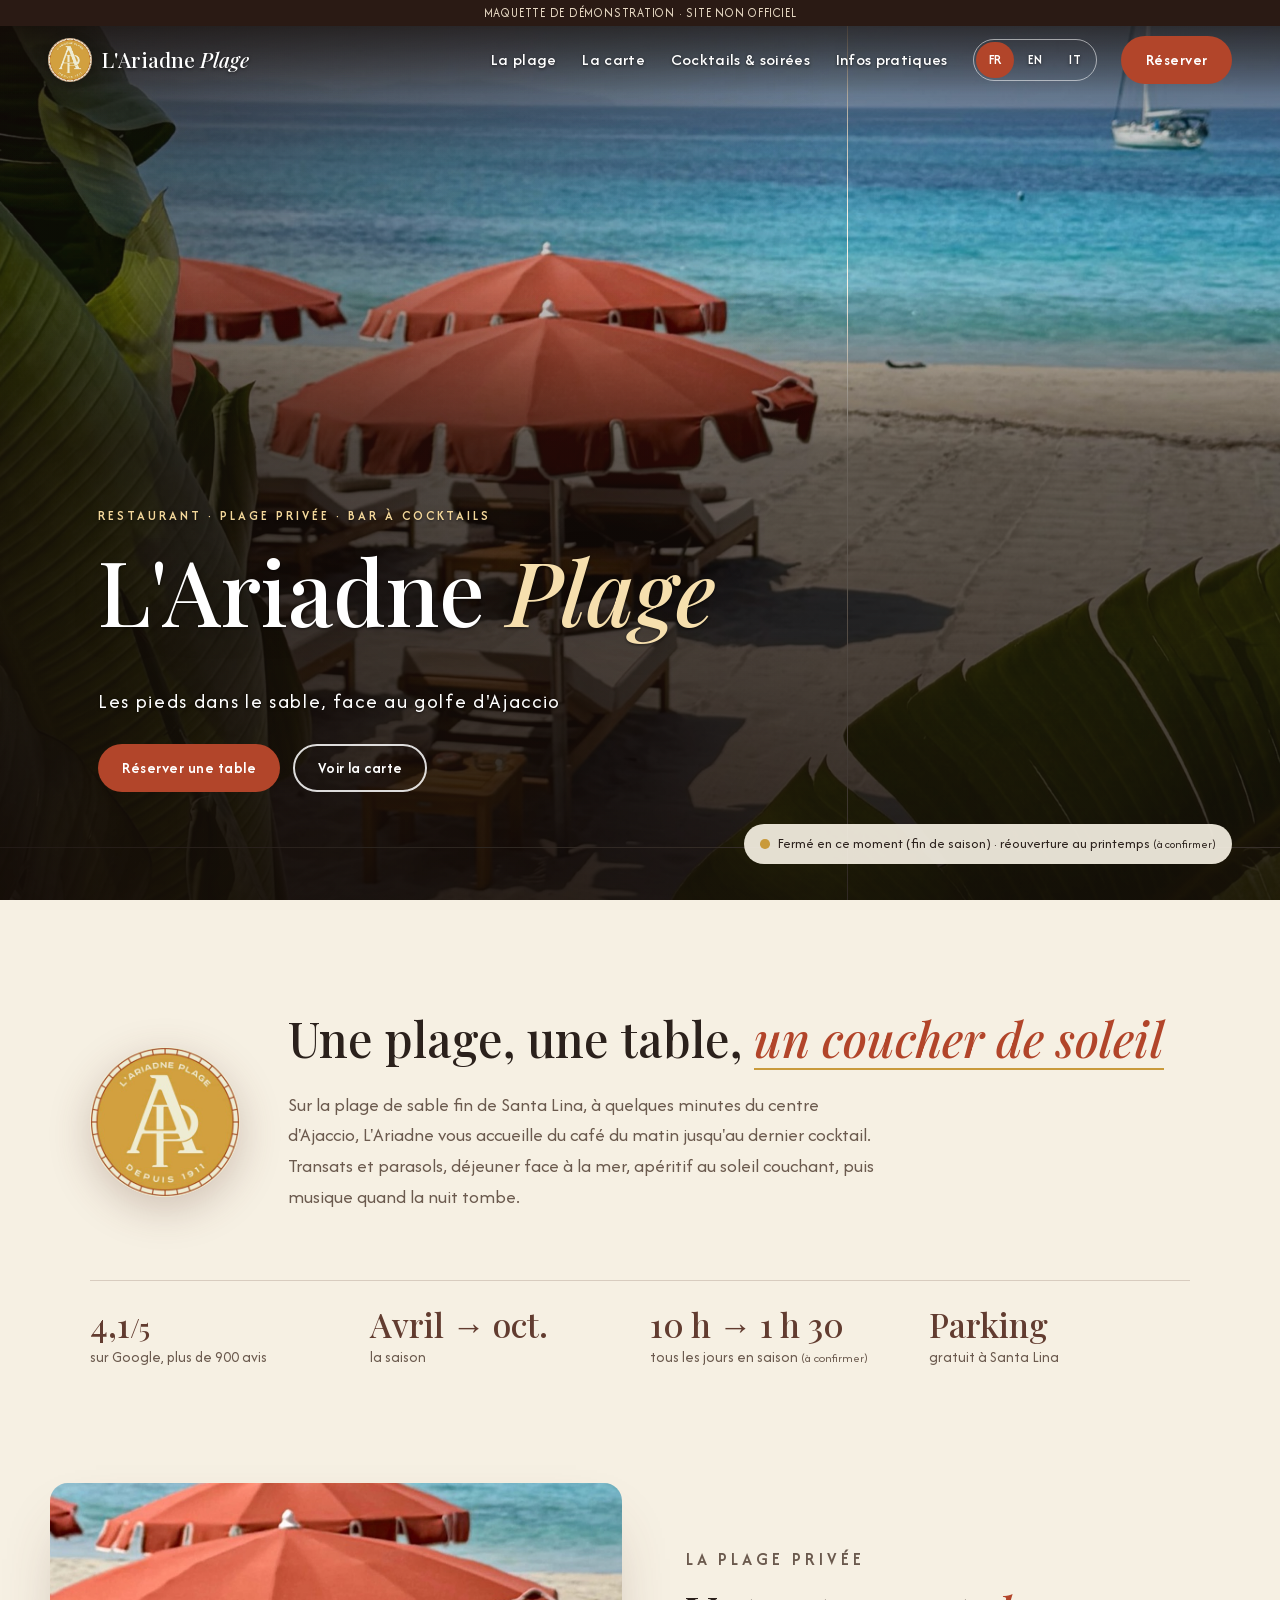
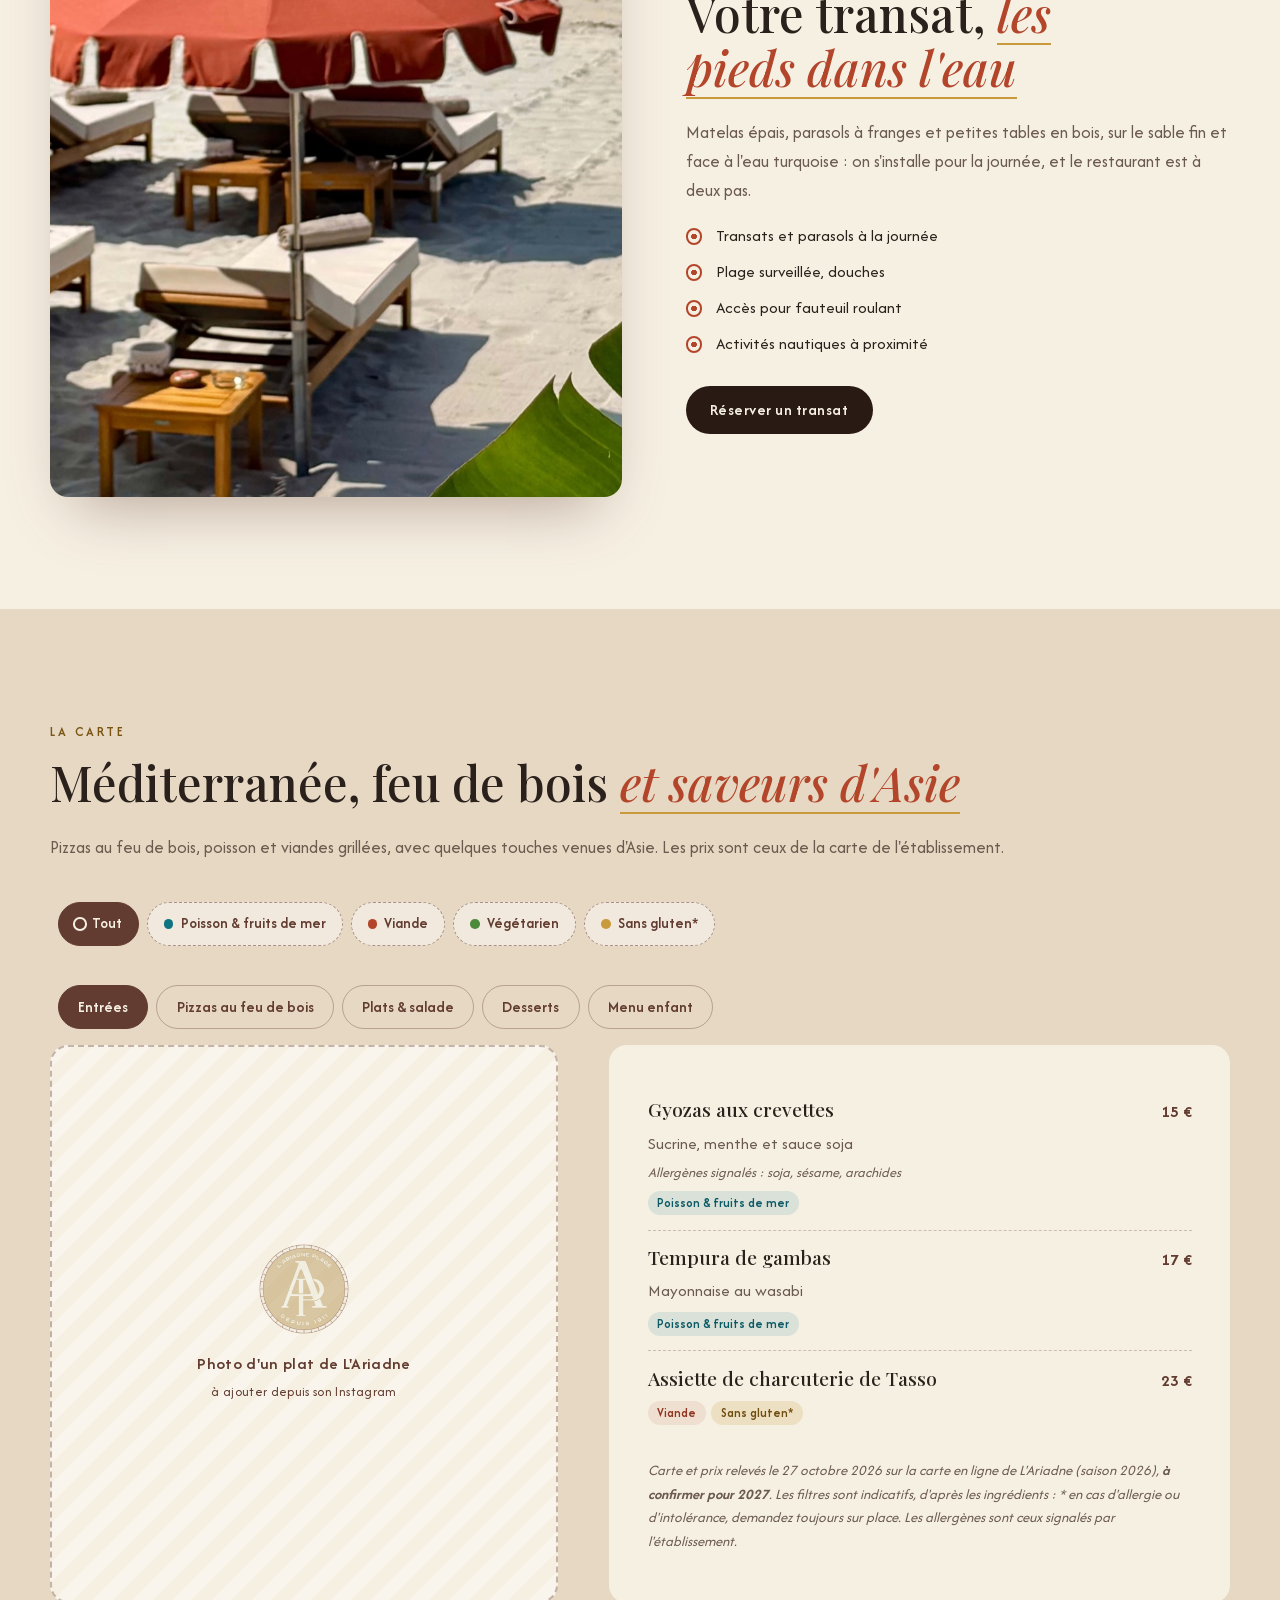
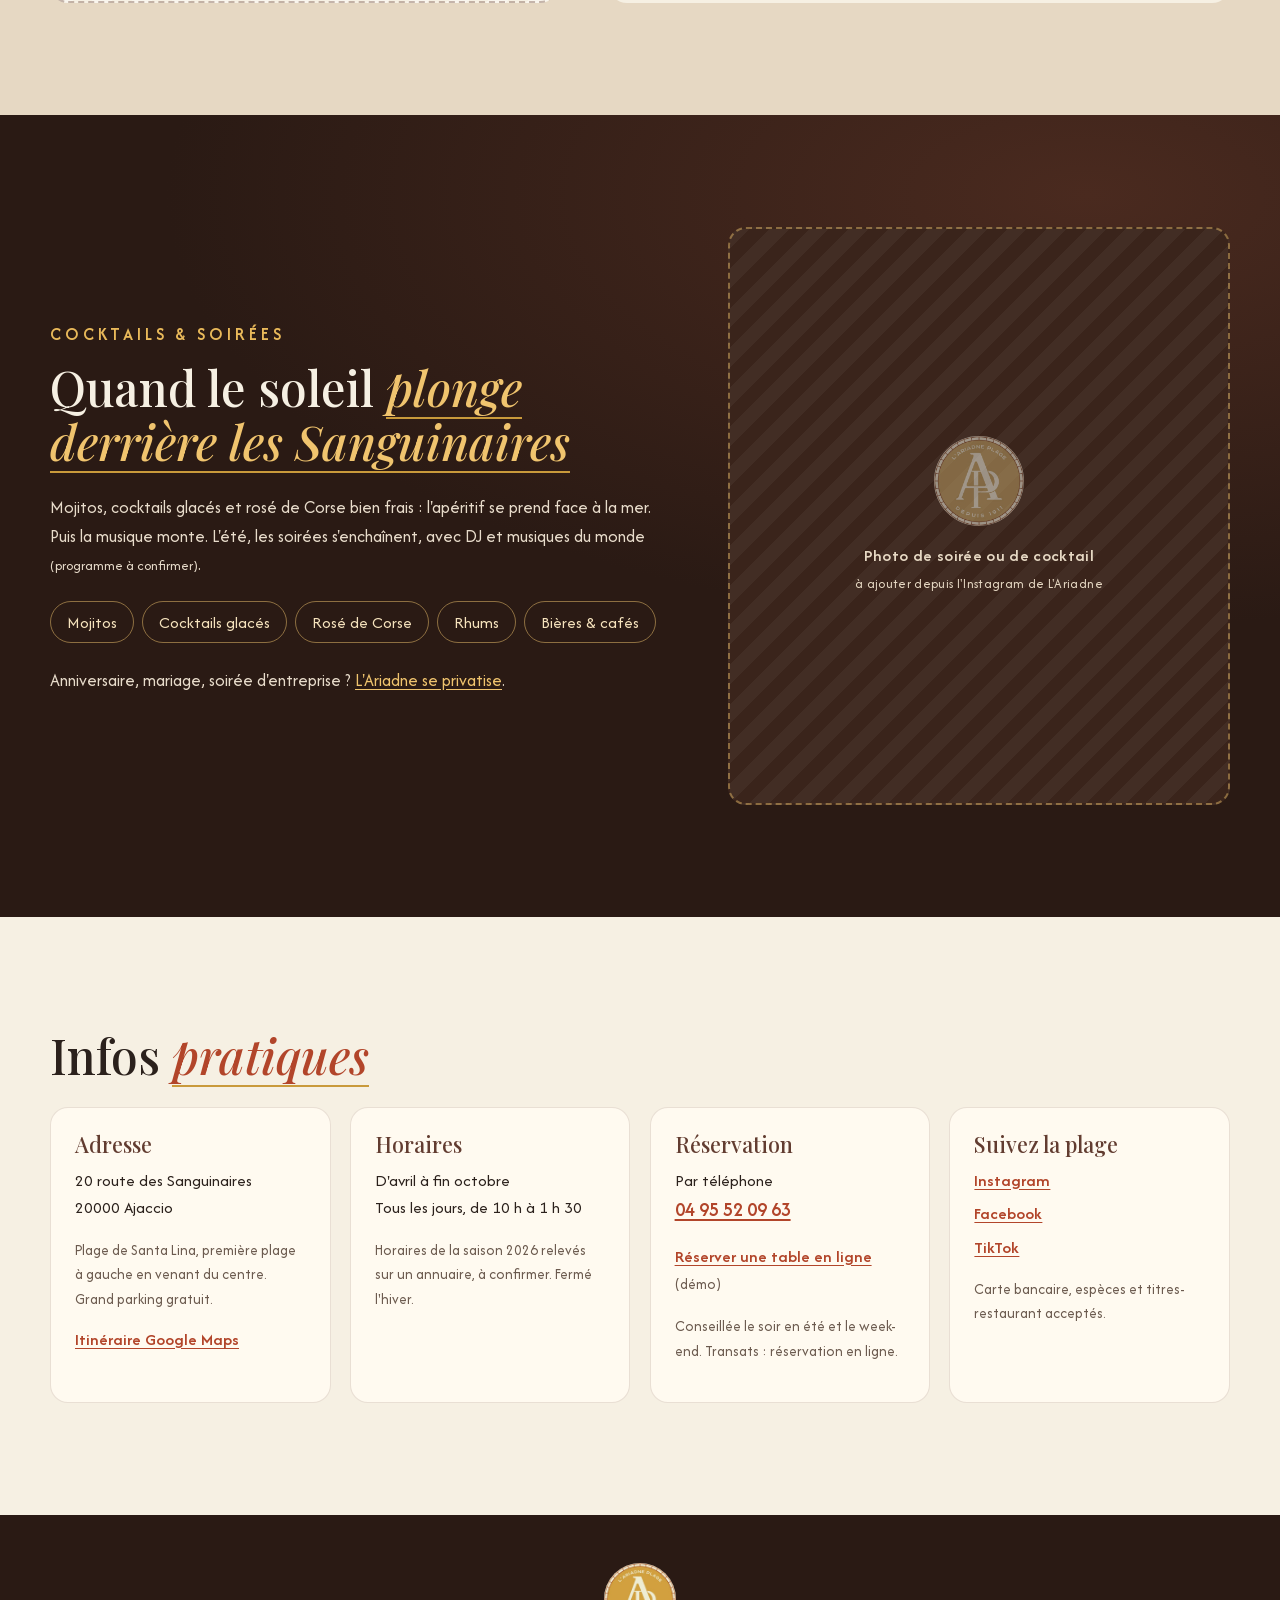
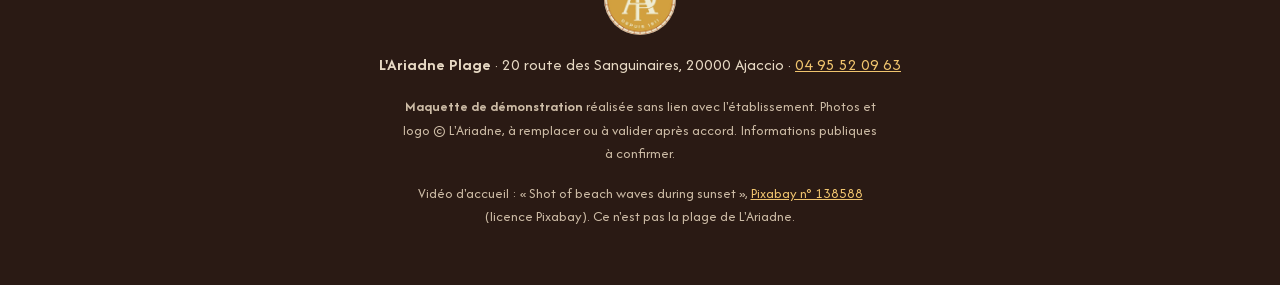
==== commit 9440aa91: "Ariadne : écran d'arrivée (soleil couchant), validé Testeur" ====
--- a/index.html
+++ b/index.html
@@ -50,6 +50,18 @@
   </script>
 </head>
 <body>
+  <!-- Écran d'arrivée : disparaît seul (CSS, ~1,35 s), même si le JavaScript échoue ; la vidéo se charge derrière -->
+  <div class="loader" aria-hidden="true">
+    <svg class="loader-sun" viewBox="0 0 64 40" width="88" height="55">
+      <clipPath id="horizon"><rect width="64" height="25"/></clipPath>
+      <circle class="sun" cx="32" cy="25" r="12" clip-path="url(#horizon)"/>
+      <path class="wave" d="M4 29q7-4 14 0t14 0t14 0t14 0"/>
+      <path class="wave wave-2" d="M13 35q6.5-3.5 13 0t13 0t13 0"/>
+    </svg>
+    <span class="loader-name">L'Ariadne</span>
+    <span class="loader-sub">Plage · Ajaccio</span>
+  </div>
+
   <a class="skip" href="#contenu" data-i18n="skip">Aller au contenu</a>
 
   <div class="demo-strip" role="note" data-i18n="strip">Maquette de démonstration · site non officiel</div>
--- a/css/style.css
+++ b/css/style.css
@@ -106,6 +106,18 @@
 .season-badge { position: absolute; z-index: 1; right: clamp(1rem, 4vw, 3rem); bottom: clamp(1.4rem, 4vh, 2.4rem); margin: 0; display: flex; align-items: center; gap: .5rem; padding: .5rem 1rem; border-radius: 999px; background: rgba(246, 240, 227, .92); color: var(--ink); font-size: .92rem; }
 .dot { flex: none; width: .6rem; height: .6rem; border-radius: 50%; background: var(--ochre); box-shadow: 0 0 0 0 rgba(201, 154, 59, .6); animation: pulse 2.4s infinite; }
 
+/* Écran d'arrivée : le soleil se pose sur l'horizon, les vagues se dessinent, puis le rideau se lève (fini avant 1,4 s) */
+.loader { display: none; }
+.js .loader { position: fixed; inset: 0; z-index: 200; display: grid; place-content: center; justify-items: center; gap: .7rem; background: radial-gradient(circle at 50% 42%, #5c2a1c, var(--night) 64%); color: var(--cream); cursor: pointer; animation: loader-out .5s cubic-bezier(.7, 0, .2, 1) .85s forwards; }
+.loader-sun { overflow: visible; margin-bottom: .2rem; }
+.loader-sun .sun { fill: #f6dfae; animation: sun-set .7s var(--ease) both; }
+.loader-sun .wave { fill: none; stroke: var(--ochre); stroke-width: 2.4; stroke-linecap: round; stroke-dasharray: 64; animation: wave-draw .7s .1s ease-out both; }
+.loader-sun .wave-2 { stroke: var(--cream); opacity: .7; animation-delay: .22s; }
+.loader-name { font: 500 clamp(2.6rem, 10vw, 4.4rem)/1 "Playfair Display", Georgia, serif; letter-spacing: .02em; animation: rise .7s .15s var(--ease) both; }
+.loader-sub { font-size: .78rem; font-weight: 600; letter-spacing: .4em; margin-right: -.4em; text-transform: uppercase; color: #f6dfae; animation: rise .6s .3s var(--ease) both; }
+@keyframes sun-set { from { opacity: 0; transform: translateY(-9px); } }
+@keyframes wave-draw { from { stroke-dashoffset: 64; } to { stroke-dashoffset: 0; } }
+@keyframes loader-out { to { clip-path: inset(0 0 100% 0); visibility: hidden; } }
 @keyframes slowzoom { from { transform: scale(1.08); } to { transform: scale(1); } }
 @keyframes rise { from { opacity: 0; transform: translateY(24px); } to { opacity: 1; transform: none; } }
 @keyframes pulse { 70% { box-shadow: 0 0 0 10px rgba(201, 154, 59, 0); } 100% { box-shadow: 0 0 0 0 rgba(201, 154, 59, 0); } }
@@ -291,4 +303,5 @@
   html { scroll-behavior: auto; }
   *, *::before, *::after { animation-duration: .01ms !important; animation-delay: 0s !important; animation-iteration-count: 1 !important; transition-duration: .01ms !important; }
   .js .reveal, .js .stagger > * { opacity: 1; transform: none; }
-}
+  .js .loader { display: none; }
+}
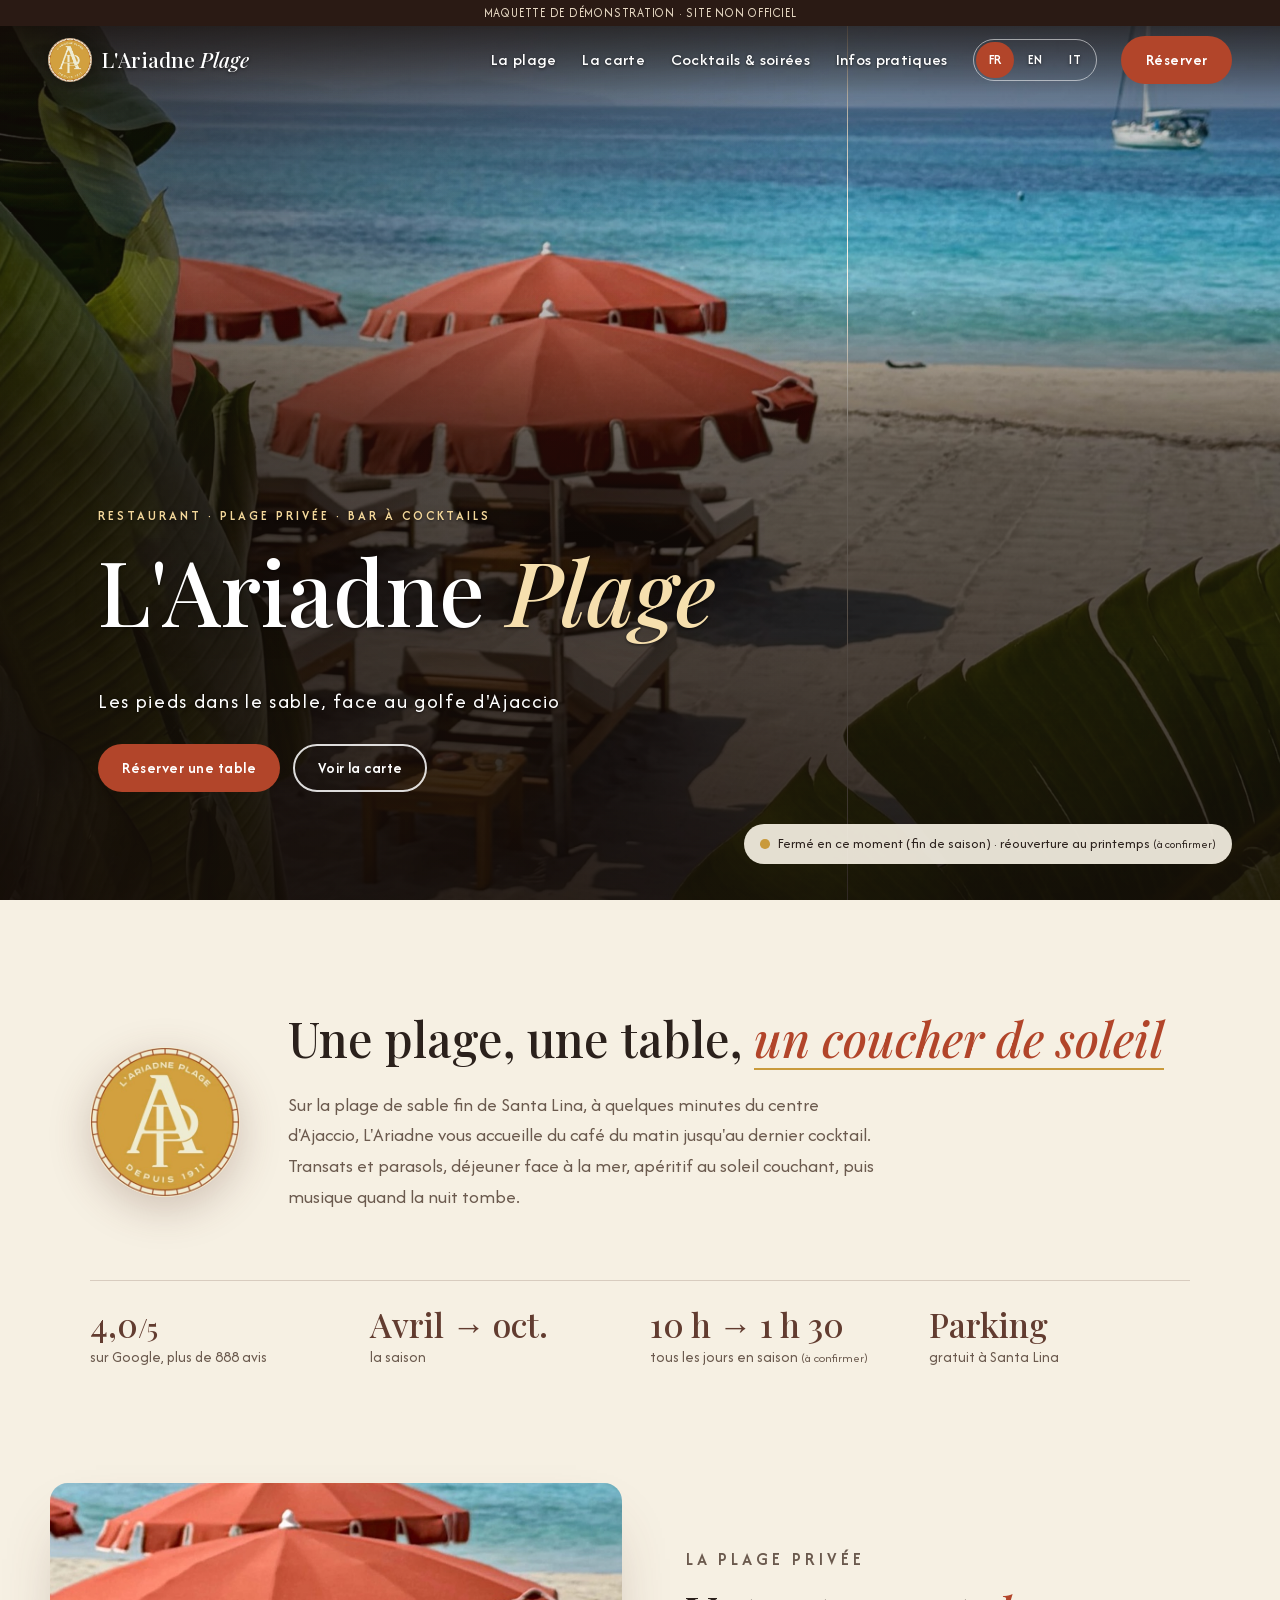
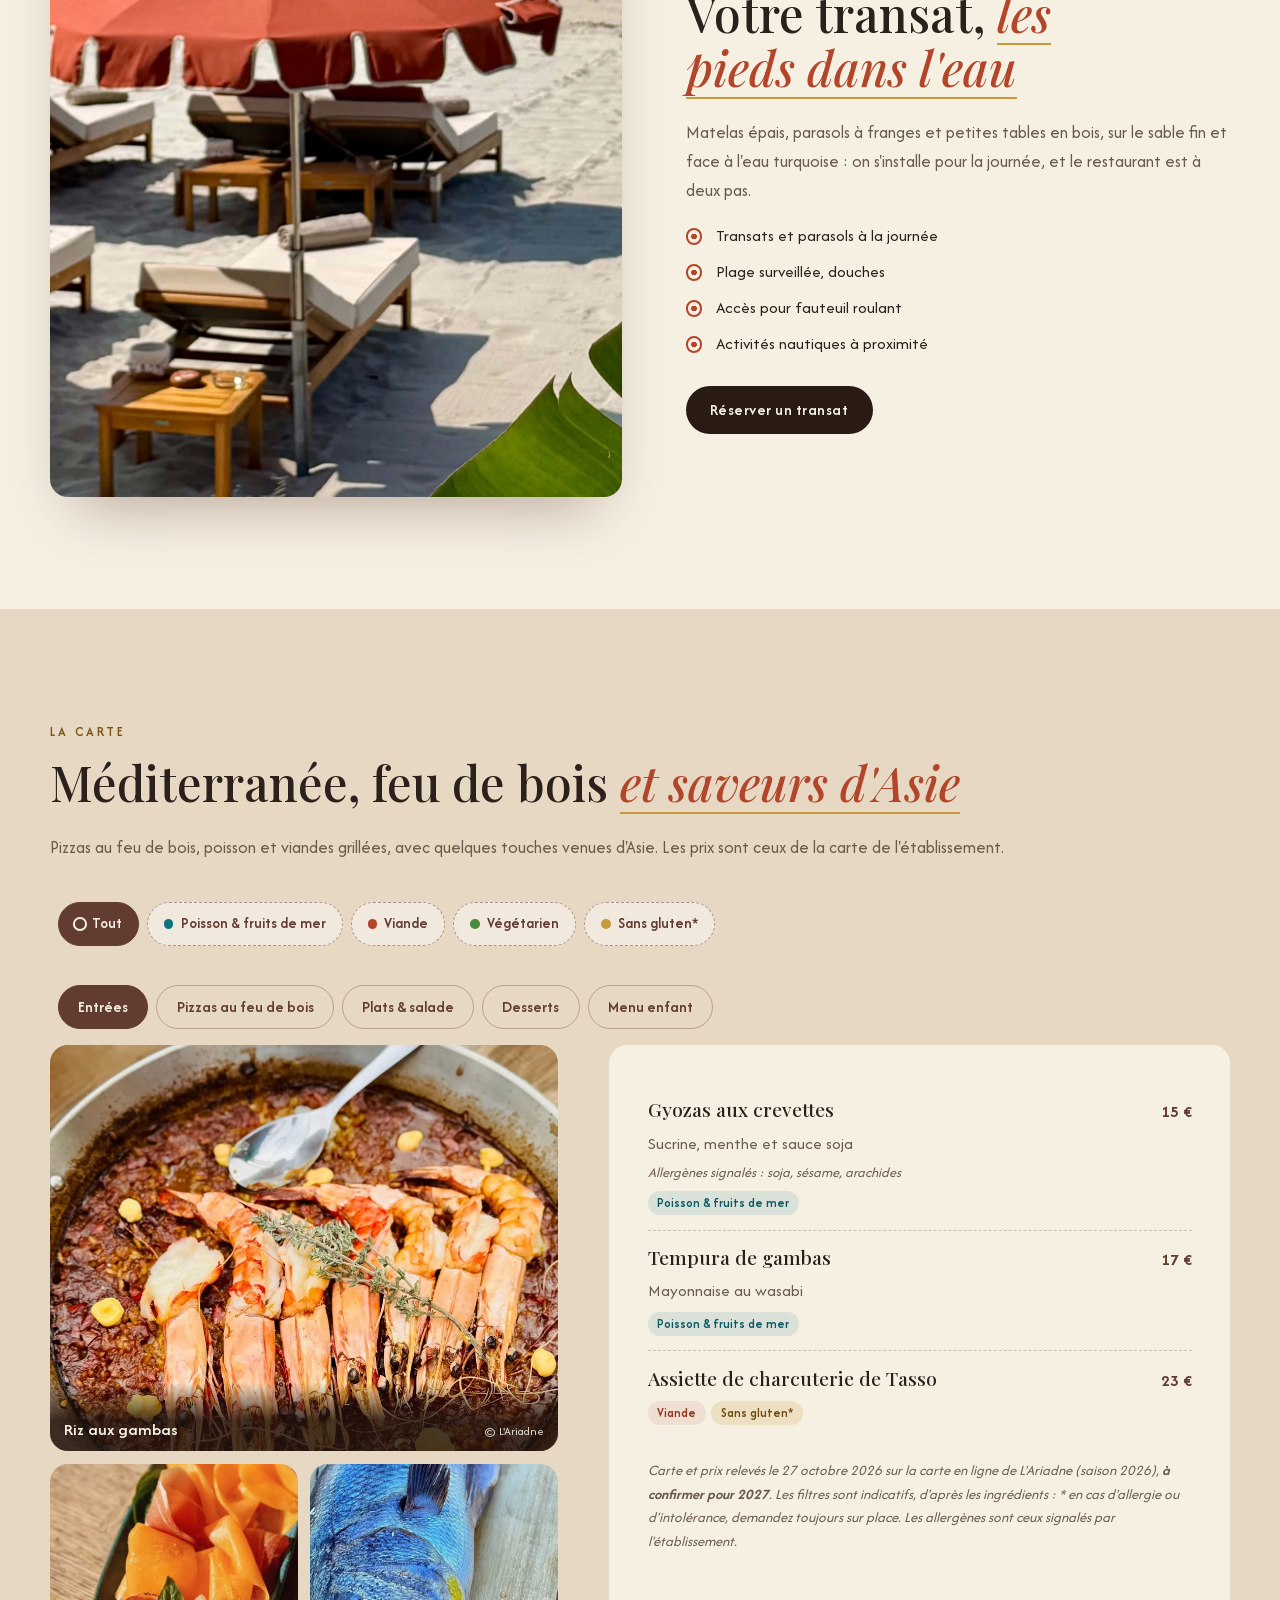
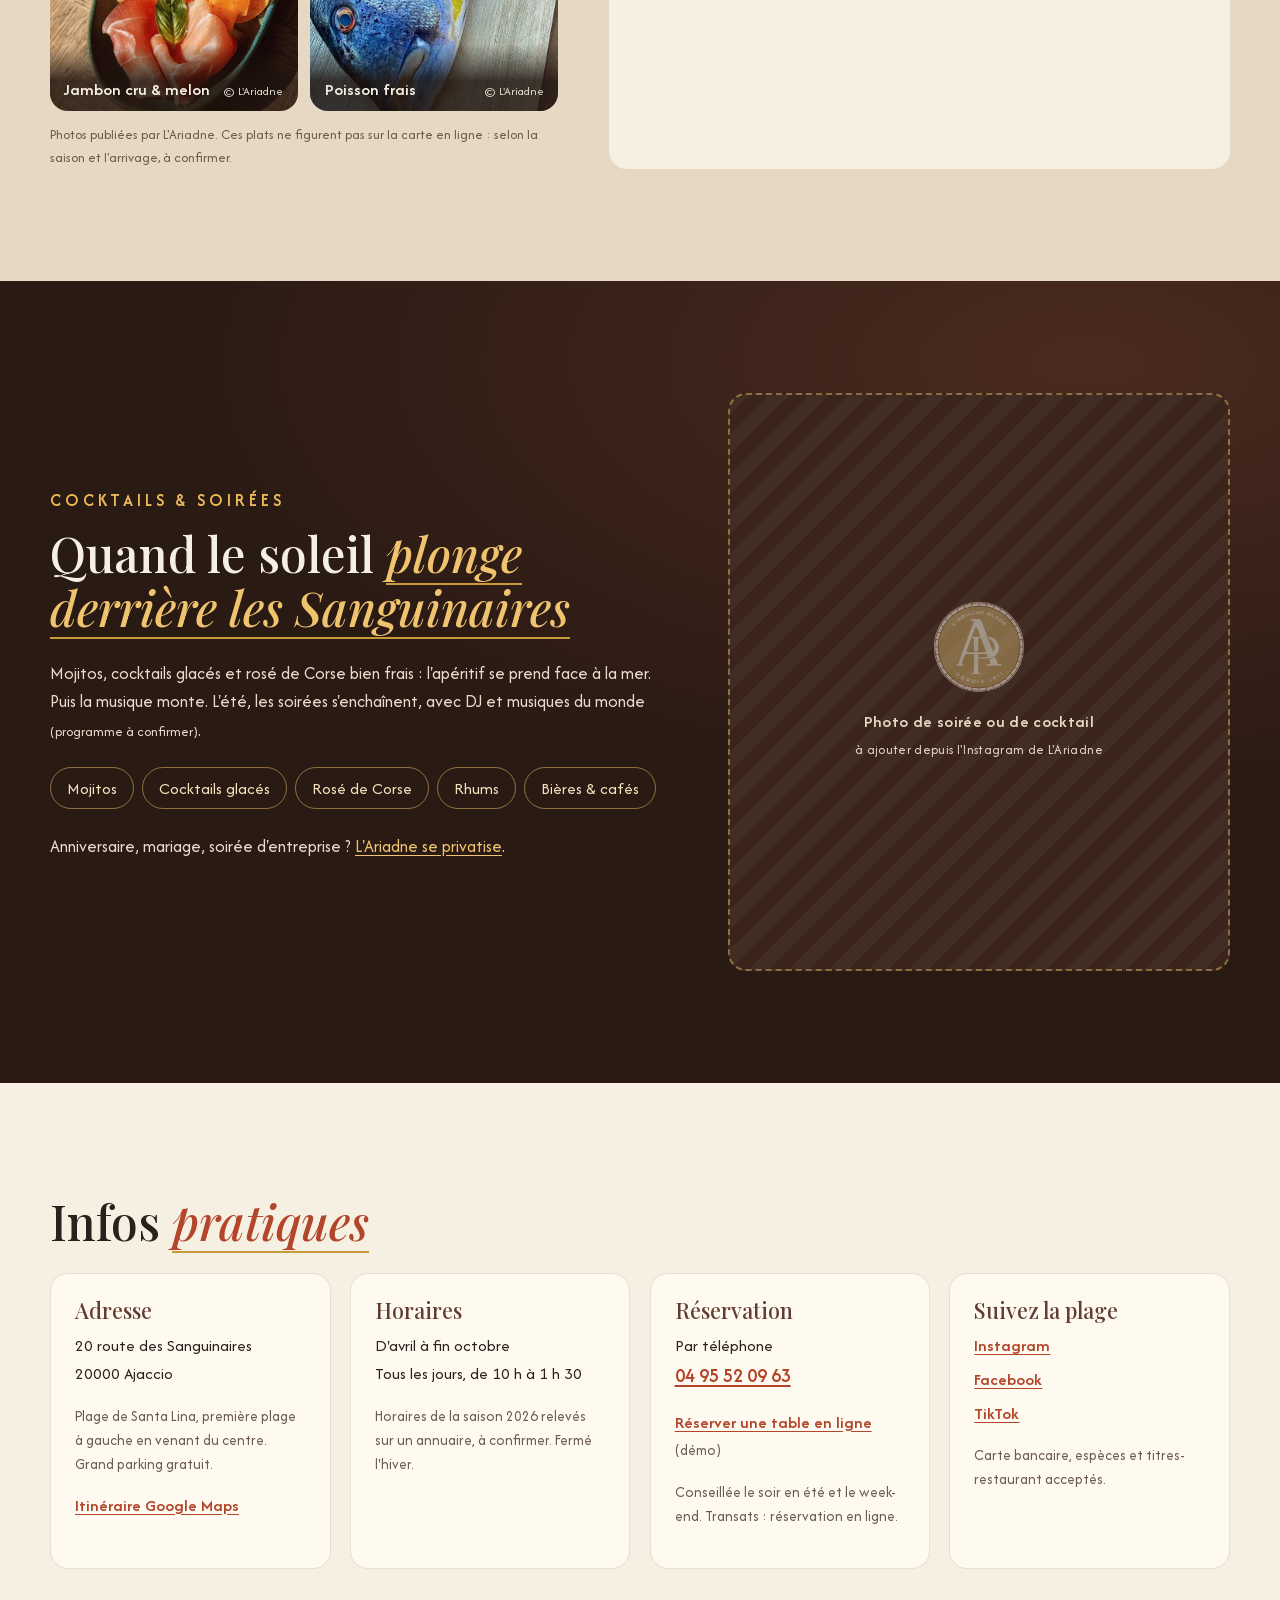
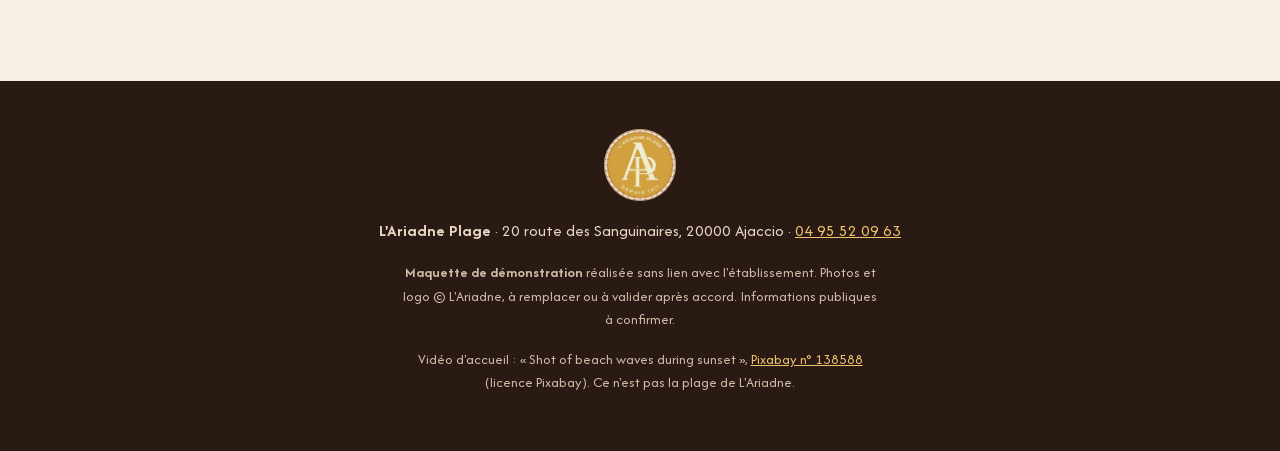
==== commit 8ab949d8: "Ariadne : logo sur l'écran d'arrivée + 3 photos de la carte Co-Authored-By: Claude Opus 5.5 <noreply" ====
--- a/index.html
+++ b/index.html
@@ -52,14 +52,9 @@
 <body>
   <!-- Écran d'arrivée : disparaît seul (CSS, ~1,35 s), même si le JavaScript échoue ; la vidéo se charge derrière -->
   <div class="loader" aria-hidden="true">
-    <svg class="loader-sun" viewBox="0 0 64 40" width="88" height="55">
-      <clipPath id="horizon"><rect width="64" height="25"/></clipPath>
-      <circle class="sun" cx="32" cy="25" r="12" clip-path="url(#horizon)"/>
-      <path class="wave" d="M4 29q7-4 14 0t14 0t14 0t14 0"/>
-      <path class="wave wave-2" d="M13 35q6.5-3.5 13 0t13 0t13 0"/>
-    </svg>
-    <span class="loader-name">L'Ariadne</span>
-    <span class="loader-sub">Plage · Ajaccio</span>
+    <!-- le logo porte déjà « L'Ariadne Plage » : seul le lieu est ajouté -->
+    <img class="loader-logo" src="images/logo.jpg" alt="" width="320" height="320" fetchpriority="high">
+    <span class="loader-sub">Ajaccio</span>
   </div>
 
   <a class="skip" href="#contenu" data-i18n="skip">Aller au contenu</a>
@@ -167,9 +162,20 @@
         </div>
 
         <div class="tab-body">
-          <div class="placeholder ph-dish" role="img" aria-label="Emplacement réservé : photo d'un plat de L'Ariadne à ajouter" data-i18n-label="phDish">
-            <img src="images/logo.jpg" alt="" width="90" height="90" loading="lazy">
-            <span data-i18n="phDishText">Photo d'un plat de L'Ariadne<br><small>à ajouter depuis son Instagram</small></span>
+          <div class="dish-photos">
+            <figure class="dish-photo big">
+              <picture><source srcset="images/riz-gambas.webp" type="image/webp"><img src="images/riz-gambas.jpg" alt="Gambas entières sur un riz doré, dans sa poêle" data-i18n-alt="altRiz" width="1000" height="800" loading="lazy"></picture>
+              <figcaption><span data-i18n="capRiz">Riz aux gambas</span><small>© L'Ariadne</small></figcaption>
+            </figure>
+            <figure class="dish-photo">
+              <picture><source srcset="images/jambon-melon.webp" type="image/webp"><img src="images/jambon-melon.jpg" alt="Jambon cru et rubans de melon au basilic sur un plat bleu" data-i18n-alt="altJambon" width="640" height="640" loading="lazy"></picture>
+              <figcaption><span data-i18n="capJambon">Jambon cru &amp; melon</span><small>© L'Ariadne</small></figcaption>
+            </figure>
+            <figure class="dish-photo">
+              <picture><source srcset="images/poisson-du-jour.webp" type="image/webp"><img src="images/poisson-du-jour.jpg" alt="Poisson entier tout juste pêché, sur une planche" data-i18n-alt="altPoisson" width="640" height="640" loading="lazy"></picture>
+              <figcaption><span data-i18n="capPoisson">Poisson frais</span><small>© L'Ariadne</small></figcaption>
+            </figure>
+            <p class="dish-photos-note" data-i18n="photosNote">Photos publiées par L'Ariadne. Ces plats ne figurent pas sur la carte en ligne : selon la saison et l'arrivage, à confirmer.</p>
           </div>
 
           <div class="panels">
--- a/css/style.css
+++ b/css/style.css
@@ -106,17 +106,12 @@
 .season-badge { position: absolute; z-index: 1; right: clamp(1rem, 4vw, 3rem); bottom: clamp(1.4rem, 4vh, 2.4rem); margin: 0; display: flex; align-items: center; gap: .5rem; padding: .5rem 1rem; border-radius: 999px; background: rgba(246, 240, 227, .92); color: var(--ink); font-size: .92rem; }
 .dot { flex: none; width: .6rem; height: .6rem; border-radius: 50%; background: var(--ochre); box-shadow: 0 0 0 0 rgba(201, 154, 59, .6); animation: pulse 2.4s infinite; }
 
-/* Écran d'arrivée : le soleil se pose sur l'horizon, les vagues se dessinent, puis le rideau se lève (fini avant 1,4 s) */
+/* Écran d'arrivée : le logo apparaît, puis le rideau se lève (fini avant 1,4 s) */
 .loader { display: none; }
 .js .loader { position: fixed; inset: 0; z-index: 200; display: grid; place-content: center; justify-items: center; gap: .7rem; background: radial-gradient(circle at 50% 42%, #5c2a1c, var(--night) 64%); color: var(--cream); cursor: pointer; animation: loader-out .5s cubic-bezier(.7, 0, .2, 1) .85s forwards; }
-.loader-sun { overflow: visible; margin-bottom: .2rem; }
-.loader-sun .sun { fill: #f6dfae; animation: sun-set .7s var(--ease) both; }
-.loader-sun .wave { fill: none; stroke: var(--ochre); stroke-width: 2.4; stroke-linecap: round; stroke-dasharray: 64; animation: wave-draw .7s .1s ease-out both; }
-.loader-sun .wave-2 { stroke: var(--cream); opacity: .7; animation-delay: .22s; }
-.loader-name { font: 500 clamp(2.6rem, 10vw, 4.4rem)/1 "Playfair Display", Georgia, serif; letter-spacing: .02em; animation: rise .7s .15s var(--ease) both; }
+.loader-logo { width: clamp(170px, 46vw, 200px); height: auto; clip-path: circle(48.8%); /* coupe le liseré crème du JPG : aucun coin visible */ animation: logo-in .65s var(--ease) both; }
 .loader-sub { font-size: .78rem; font-weight: 600; letter-spacing: .4em; margin-right: -.4em; text-transform: uppercase; color: #f6dfae; animation: rise .6s .3s var(--ease) both; }
-@keyframes sun-set { from { opacity: 0; transform: translateY(-9px); } }
-@keyframes wave-draw { from { stroke-dashoffset: 64; } to { stroke-dashoffset: 0; } }
+@keyframes logo-in { from { opacity: 0; transform: scale(.86) rotate(-8deg); } }
 @keyframes loader-out { to { clip-path: inset(0 0 100% 0); visibility: hidden; } }
 @keyframes slowzoom { from { transform: scale(1.08); } to { transform: scale(1); } }
 @keyframes rise { from { opacity: 0; transform: translateY(24px); } to { opacity: 1; transform: none; } }
@@ -193,7 +188,14 @@
 .placeholder img { width: 90px; height: 90px; border-radius: 50%; opacity: .55; filter: saturate(.6); }
 .placeholder span { font-weight: 600; letter-spacing: .02em; }
 .placeholder small { font-weight: 400; }
-.ph-dish { aspect-ratio: 4 / 4.4; }
+.dish-photos { display: grid; grid-template-columns: 1fr 1fr; gap: .8rem; }
+.dish-photo { position: relative; margin: 0; overflow: hidden; border-radius: var(--radius); background: var(--sand); }
+.dish-photo.big { grid-column: 1 / -1; }
+.dish-photo img { width: 100%; height: 100%; aspect-ratio: 1; object-fit: cover; }
+.dish-photo.big img { aspect-ratio: 5 / 4; }
+.dish-photo figcaption { position: absolute; inset: auto 0 0; display: flex; flex-wrap: wrap; align-items: baseline; justify-content: space-between; gap: 0 .6rem; padding: 2.2rem .9rem .7rem; background: linear-gradient(transparent, rgba(30, 18, 12, .82) 55%); color: var(--cream); font-weight: 600; line-height: 1.25; }
+.dish-photo small { font-size: .78rem; font-weight: 400; opacity: .9; }
+.dish-photos-note { grid-column: 1 / -1; margin: 0; font-size: .88rem; color: var(--muted); }
 
 /* Soirées */
 .night { background: radial-gradient(120% 90% at 85% 10%, #4a2a1f 0%, var(--night) 60%); color: var(--cream); padding: clamp(4rem, 9vw, 7rem) max(1.2rem, calc((100% - 1180px) / 2)); display: grid; grid-template-columns: 1.1fr .9fr; gap: clamp(2rem, 5vw, 4.5rem); align-items: center; }
@@ -290,7 +292,7 @@
   .js .filters { gap: .4rem; }
   .tablist { flex-wrap: wrap; }
   .split-media { aspect-ratio: 4 / 3.4; }
-  .ph-dish { aspect-ratio: 16 / 9; order: 2; }
+  .dish-photos { order: 2; }
   .ph-night { aspect-ratio: 16 / 10; }
   .info-grid { grid-template-columns: 1fr; }
   .mobile-bar { display: grid; grid-template-columns: repeat(3, 1fr); position: fixed; left: 0; right: 0; bottom: 0; z-index: 55; height: 64px; padding-bottom: env(safe-area-inset-bottom); background: rgba(42, 26, 20, .94); backdrop-filter: blur(10px); -webkit-backdrop-filter: blur(10px); }
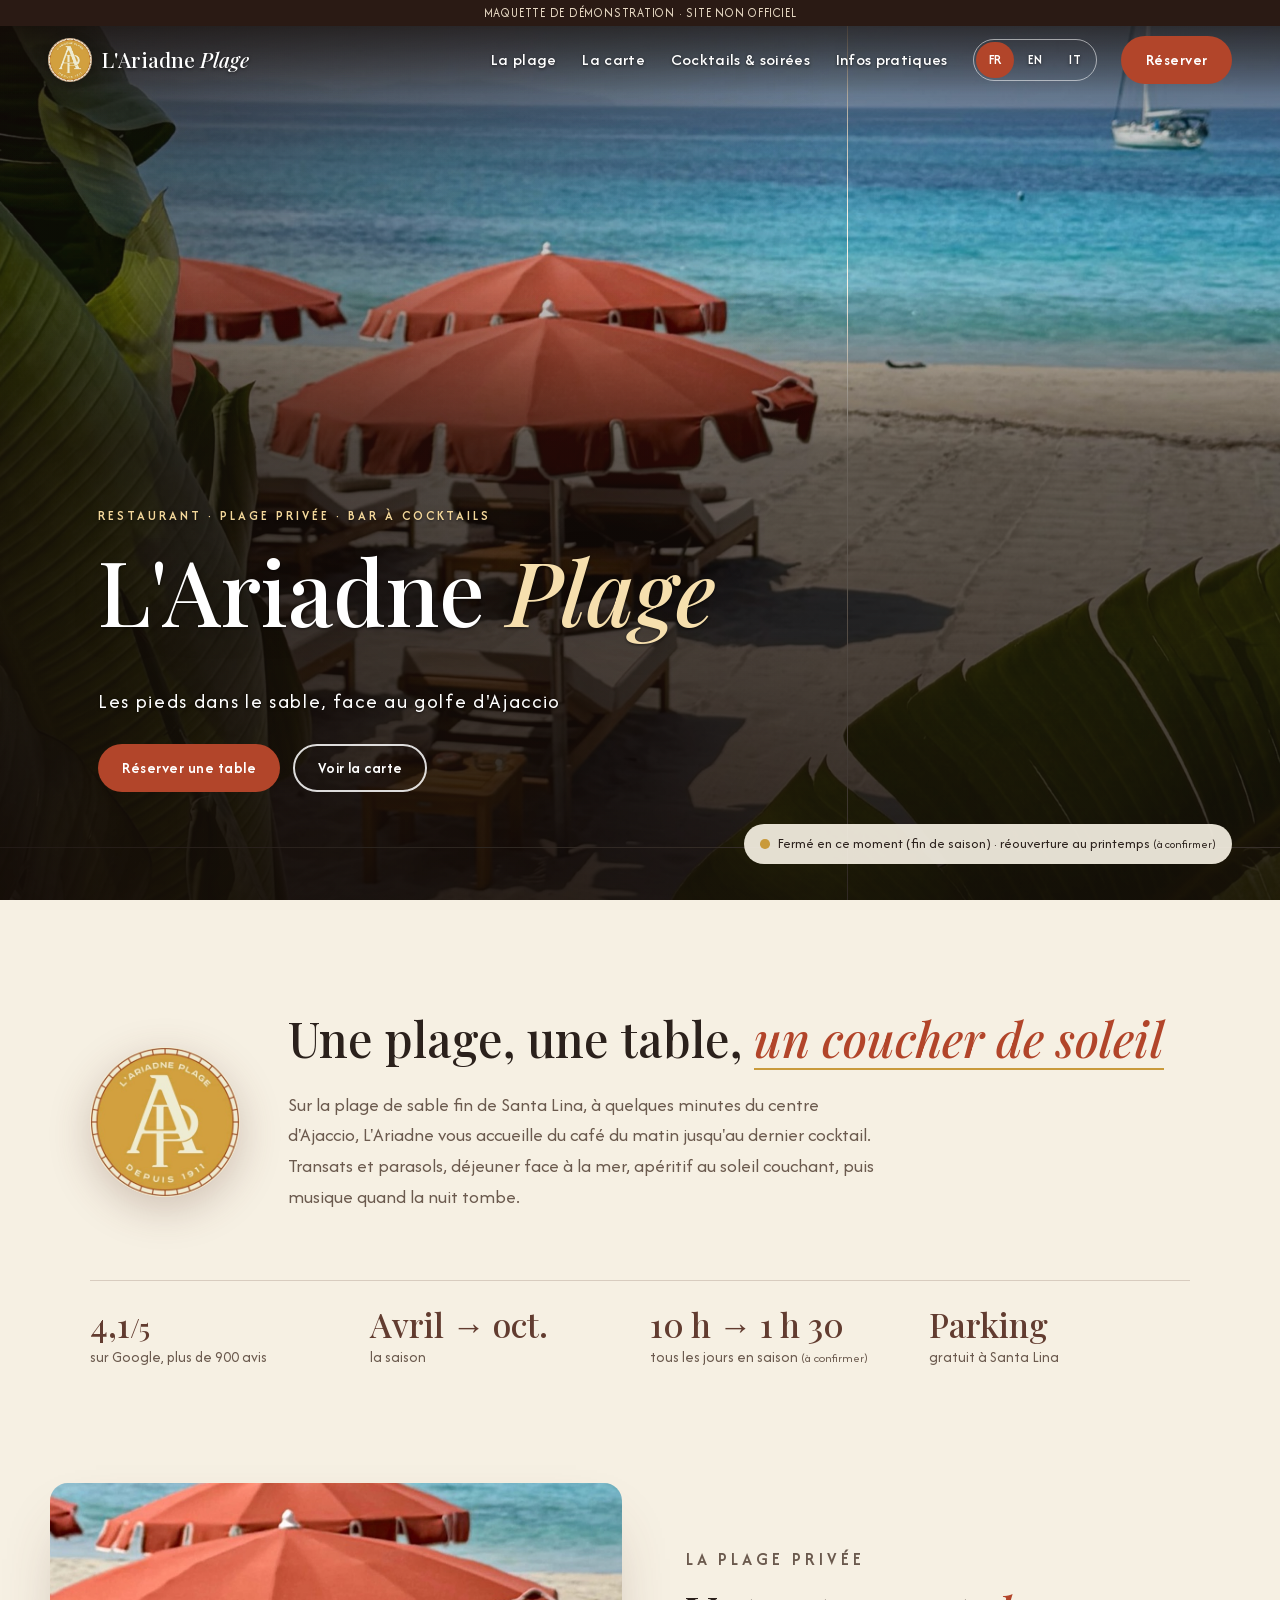
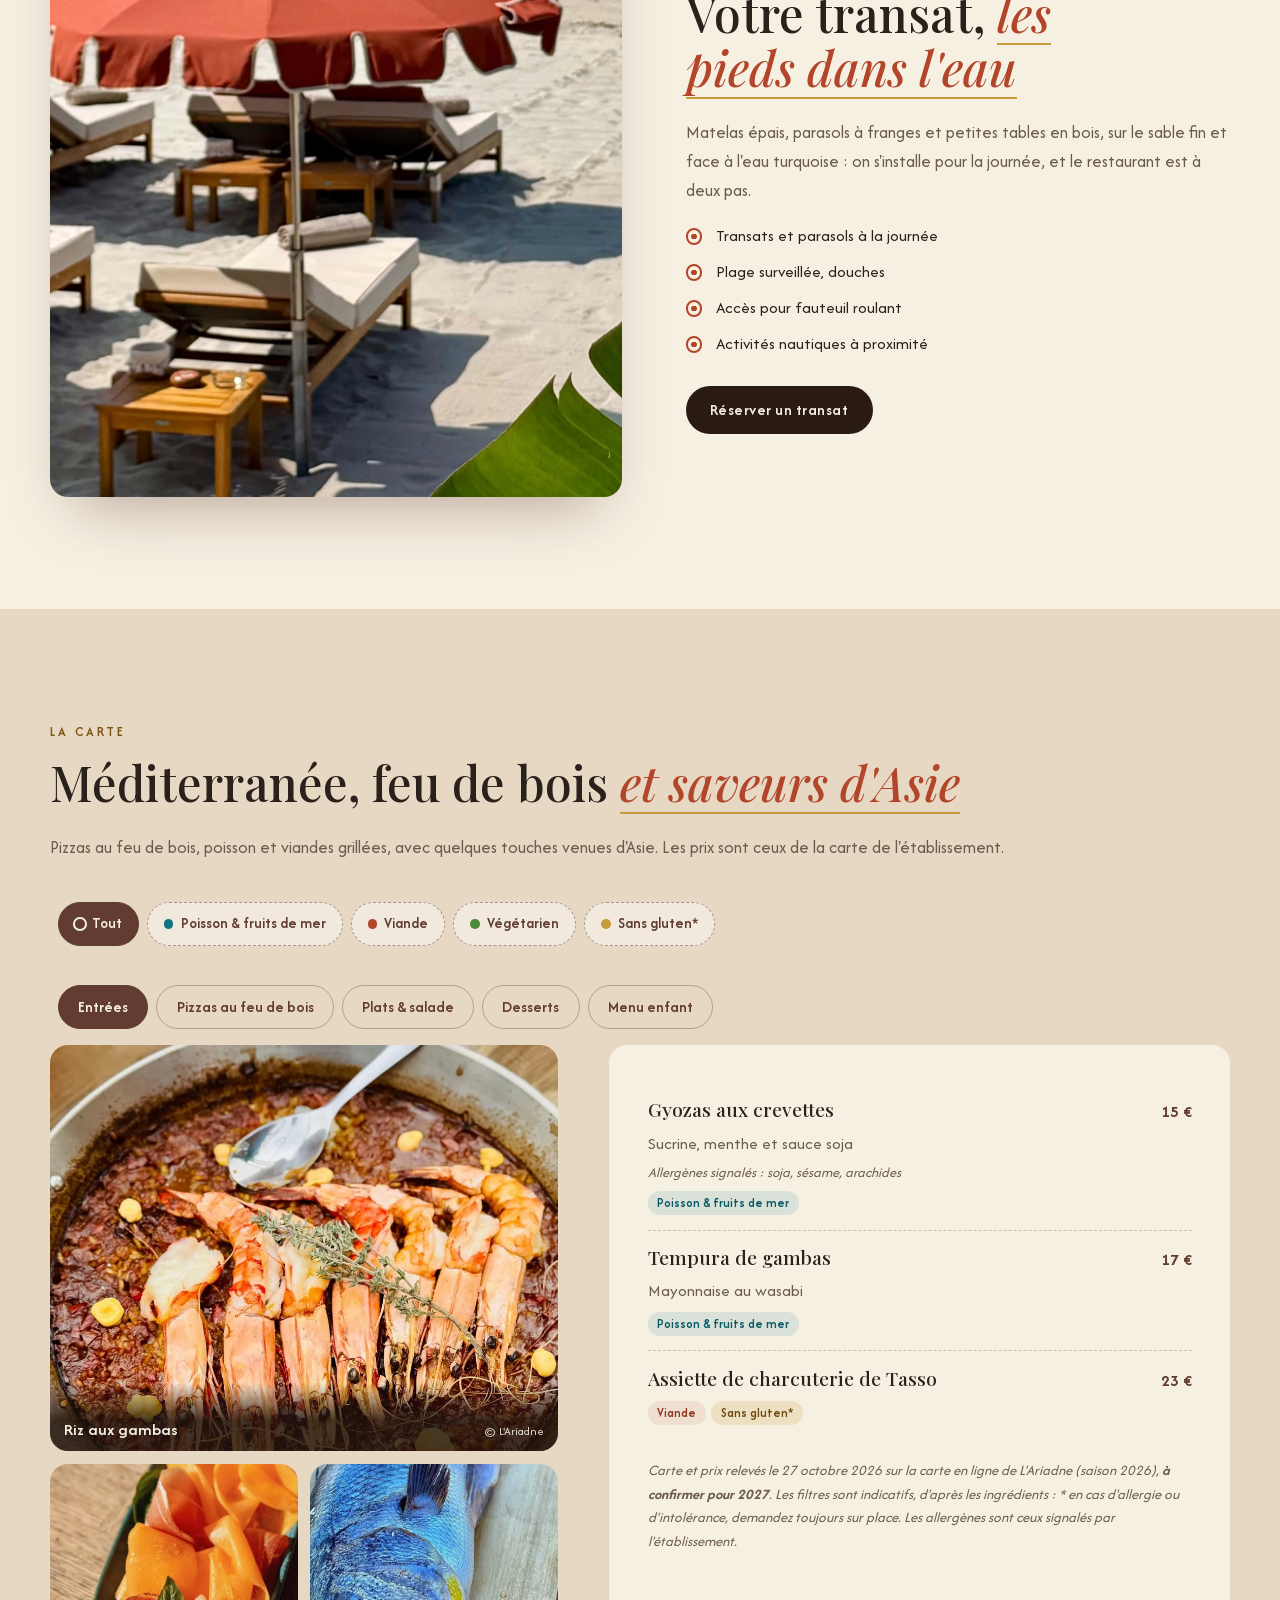
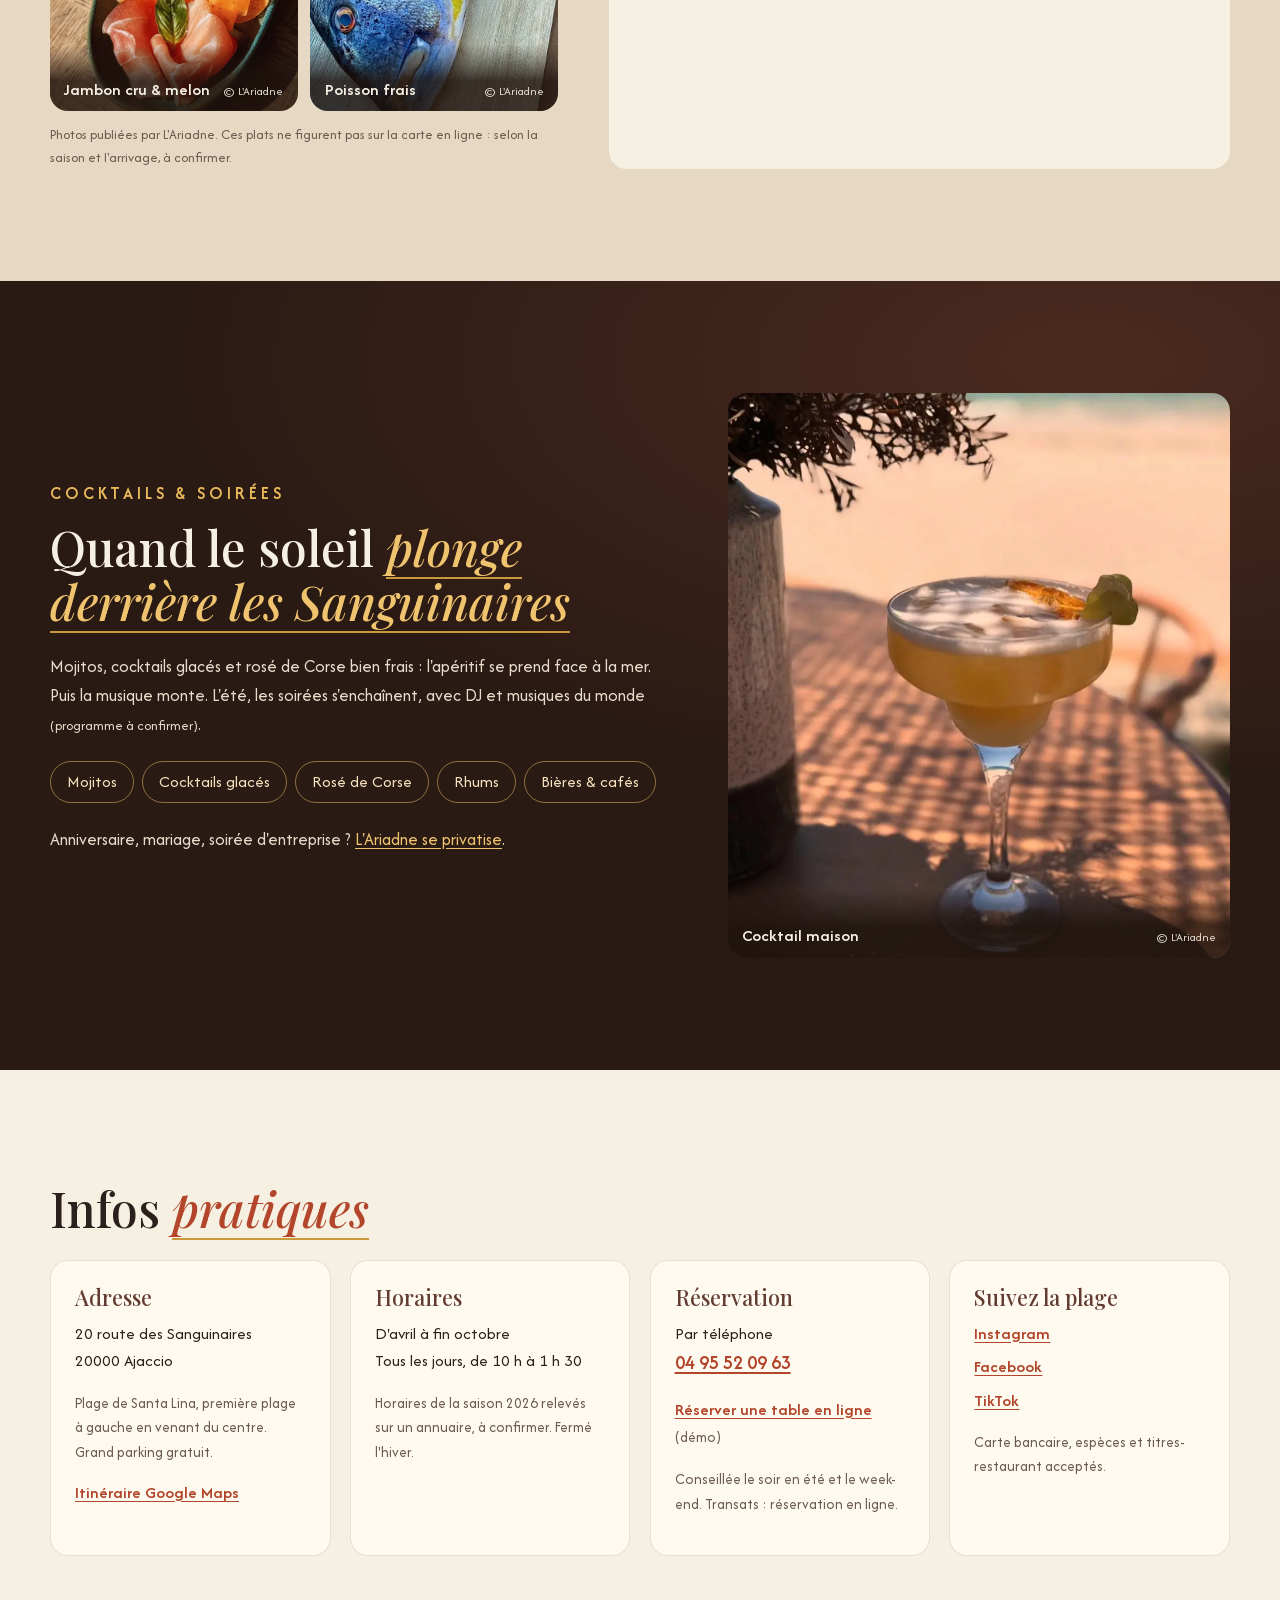
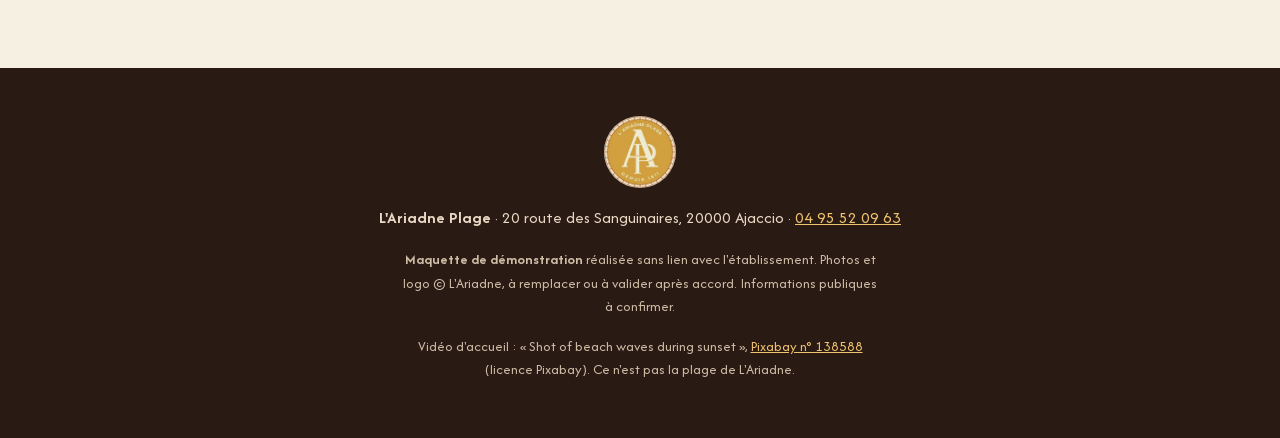
==== commit b13f3e82: "Ariadne : photo de cocktail dans Cocktails & soirées Co-Authored-By: Claude Opus 5.5 <noreply@anthro" ====
--- a/index.html
+++ b/index.html
@@ -239,10 +239,10 @@
         </ul>
         <p class="private" data-i18n="private">Anniversaire, mariage, soirée d'entreprise ? <a href="tel:+33495520963">L'Ariadne se privatise</a>.</p>
       </div>
-      <div class="placeholder ph-night reveal" role="img" aria-label="Emplacement réservé : photo de soirée ou de cocktail de L'Ariadne à ajouter" data-i18n-label="phNight">
-        <img src="images/logo.jpg" alt="" width="90" height="90" loading="lazy">
-        <span data-i18n="phNightText">Photo de soirée ou de cocktail<br><small>à ajouter depuis l'Instagram de L'Ariadne</small></span>
-      </div>
+      <figure class="dish-photo night-photo reveal">
+        <picture><source srcset="images/cocktail.webp" type="image/webp"><img src="images/cocktail.jpg" alt="Cocktail ambré et mousseux dans un verre à pied, sur une table face à la plage" data-i18n-alt="altCocktail" width="900" height="1012" loading="lazy"></picture>
+        <figcaption><span data-i18n="capCocktail">Cocktail maison</span><small>© L'Ariadne</small></figcaption>
+      </figure>
     </section>
 
     <section class="infos" id="infos" aria-labelledby="infos-titre">
--- a/css/style.css
+++ b/css/style.css
@@ -205,7 +205,8 @@
 .chips { list-style: none; padding: 0; margin: 1.4rem 0; display: flex; flex-wrap: wrap; gap: .5rem; }
 .chips li { padding: .4rem 1rem; border-radius: 999px; border: 1px solid rgba(240, 196, 110, .5); color: #f6e3bd; }
 .private a { color: #f0c46e; text-underline-offset: 3px; }
-.ph-night { aspect-ratio: 4 / 4.6; border-color: rgba(240, 196, 110, .45); color: var(--sand); background: repeating-linear-gradient(135deg, rgba(255, 255, 255, .04) 0 14px, rgba(255, 255, 255, 0) 14px 28px), #3a241b; }
+.night-photo { background: #3a241b; }
+.night-photo img { aspect-ratio: 900 / 1012; }
 
 /* Infos */
 .infos { width: min(100% - 2.4rem, 1180px); margin: clamp(4rem, 9vw, 7rem) auto; }
@@ -293,7 +294,7 @@
   .tablist { flex-wrap: wrap; }
   .split-media { aspect-ratio: 4 / 3.4; }
   .dish-photos { order: 2; }
-  .ph-night { aspect-ratio: 16 / 10; }
+  .night-photo { width: min(100%, 460px); }
   .info-grid { grid-template-columns: 1fr; }
   .mobile-bar { display: grid; grid-template-columns: repeat(3, 1fr); position: fixed; left: 0; right: 0; bottom: 0; z-index: 55; height: 64px; padding-bottom: env(safe-area-inset-bottom); background: rgba(42, 26, 20, .94); backdrop-filter: blur(10px); -webkit-backdrop-filter: blur(10px); }
   .mobile-bar a { display: flex; align-items: center; justify-content: center; gap: .4rem; color: var(--cream); text-decoration: none; font-weight: 600; }
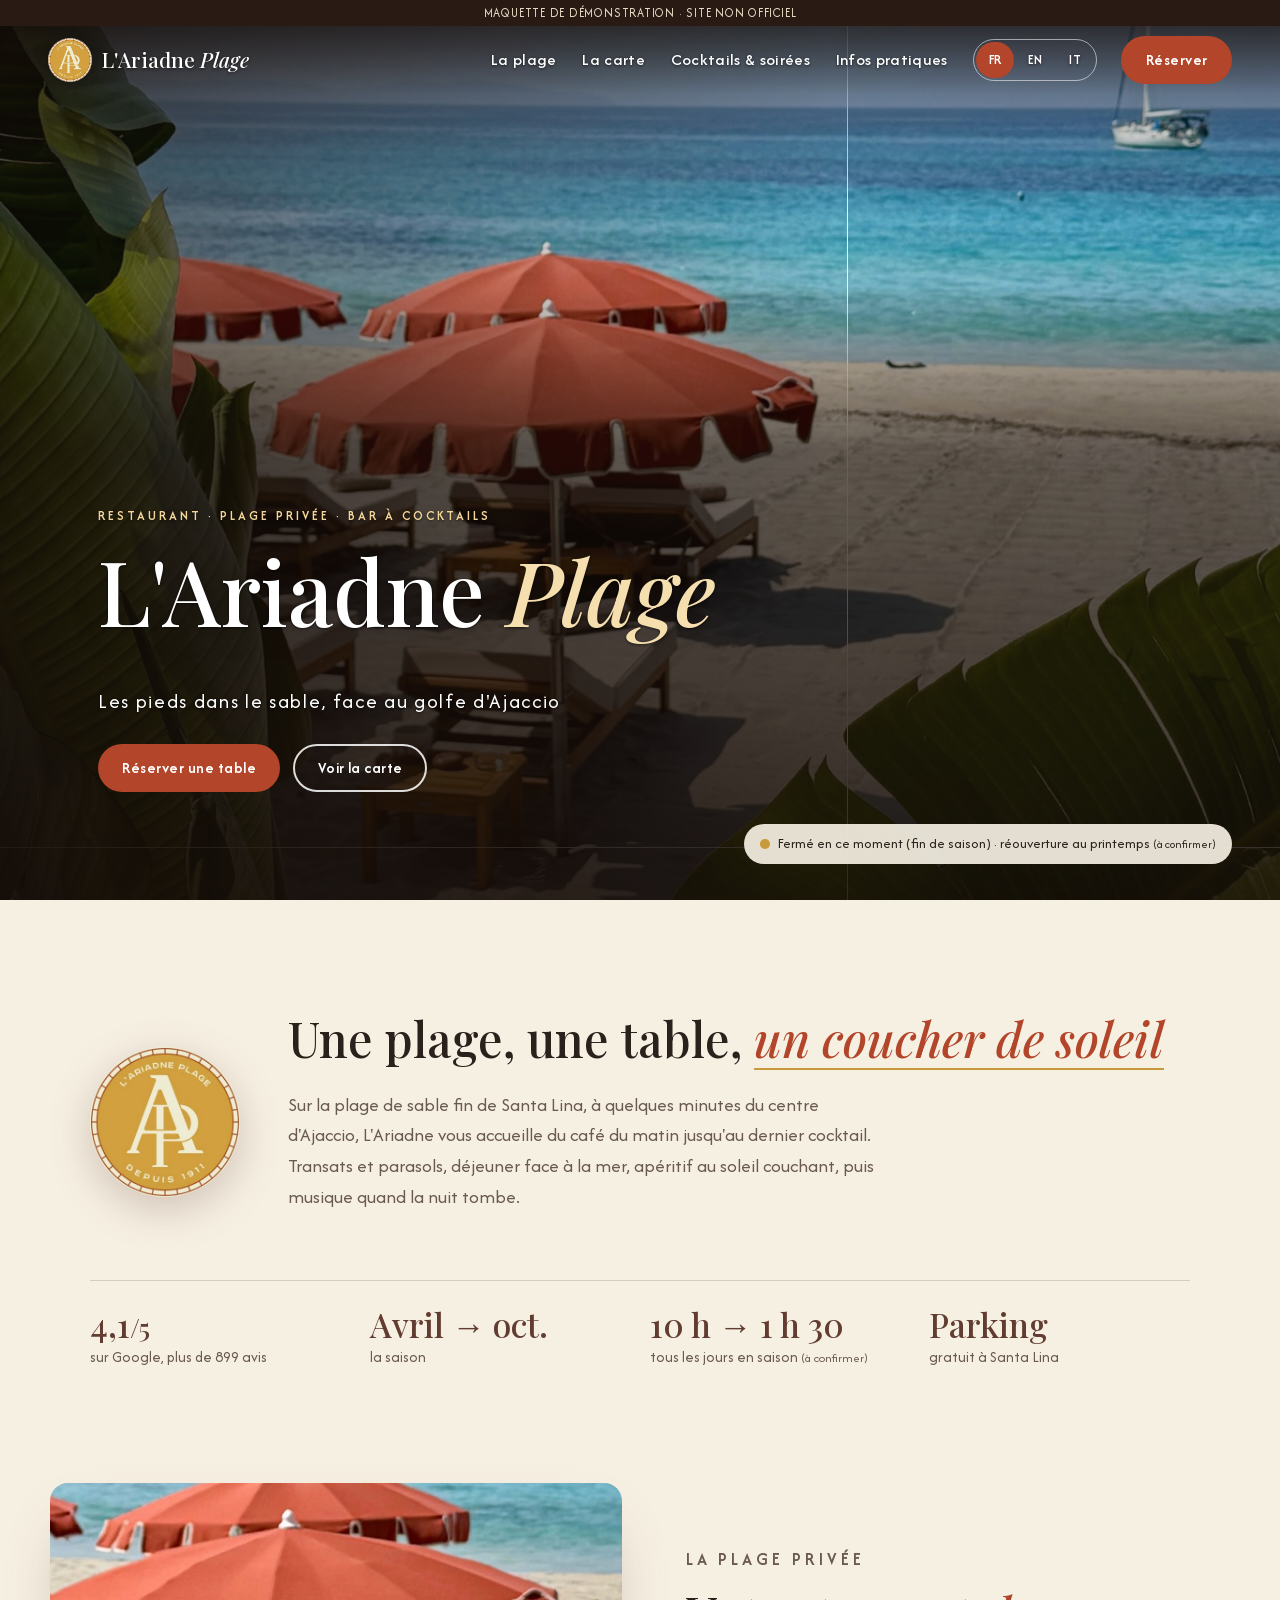
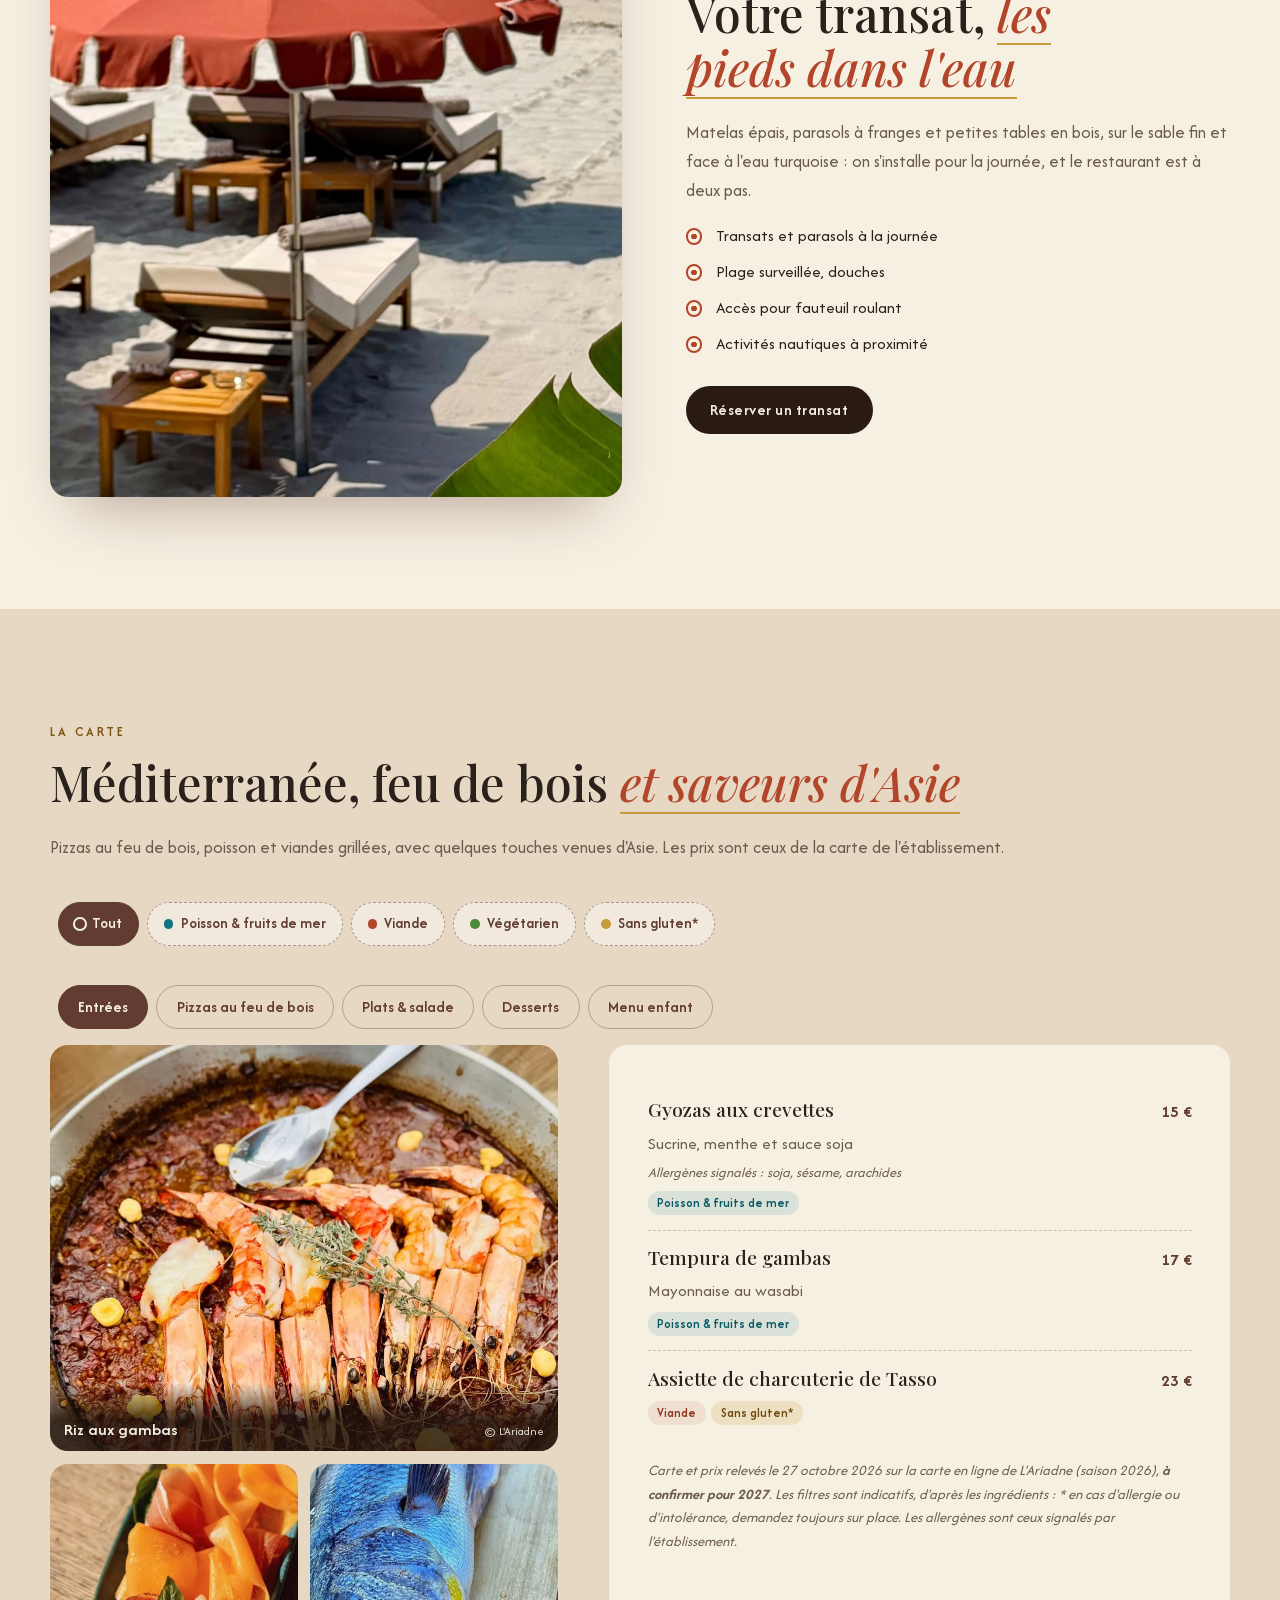
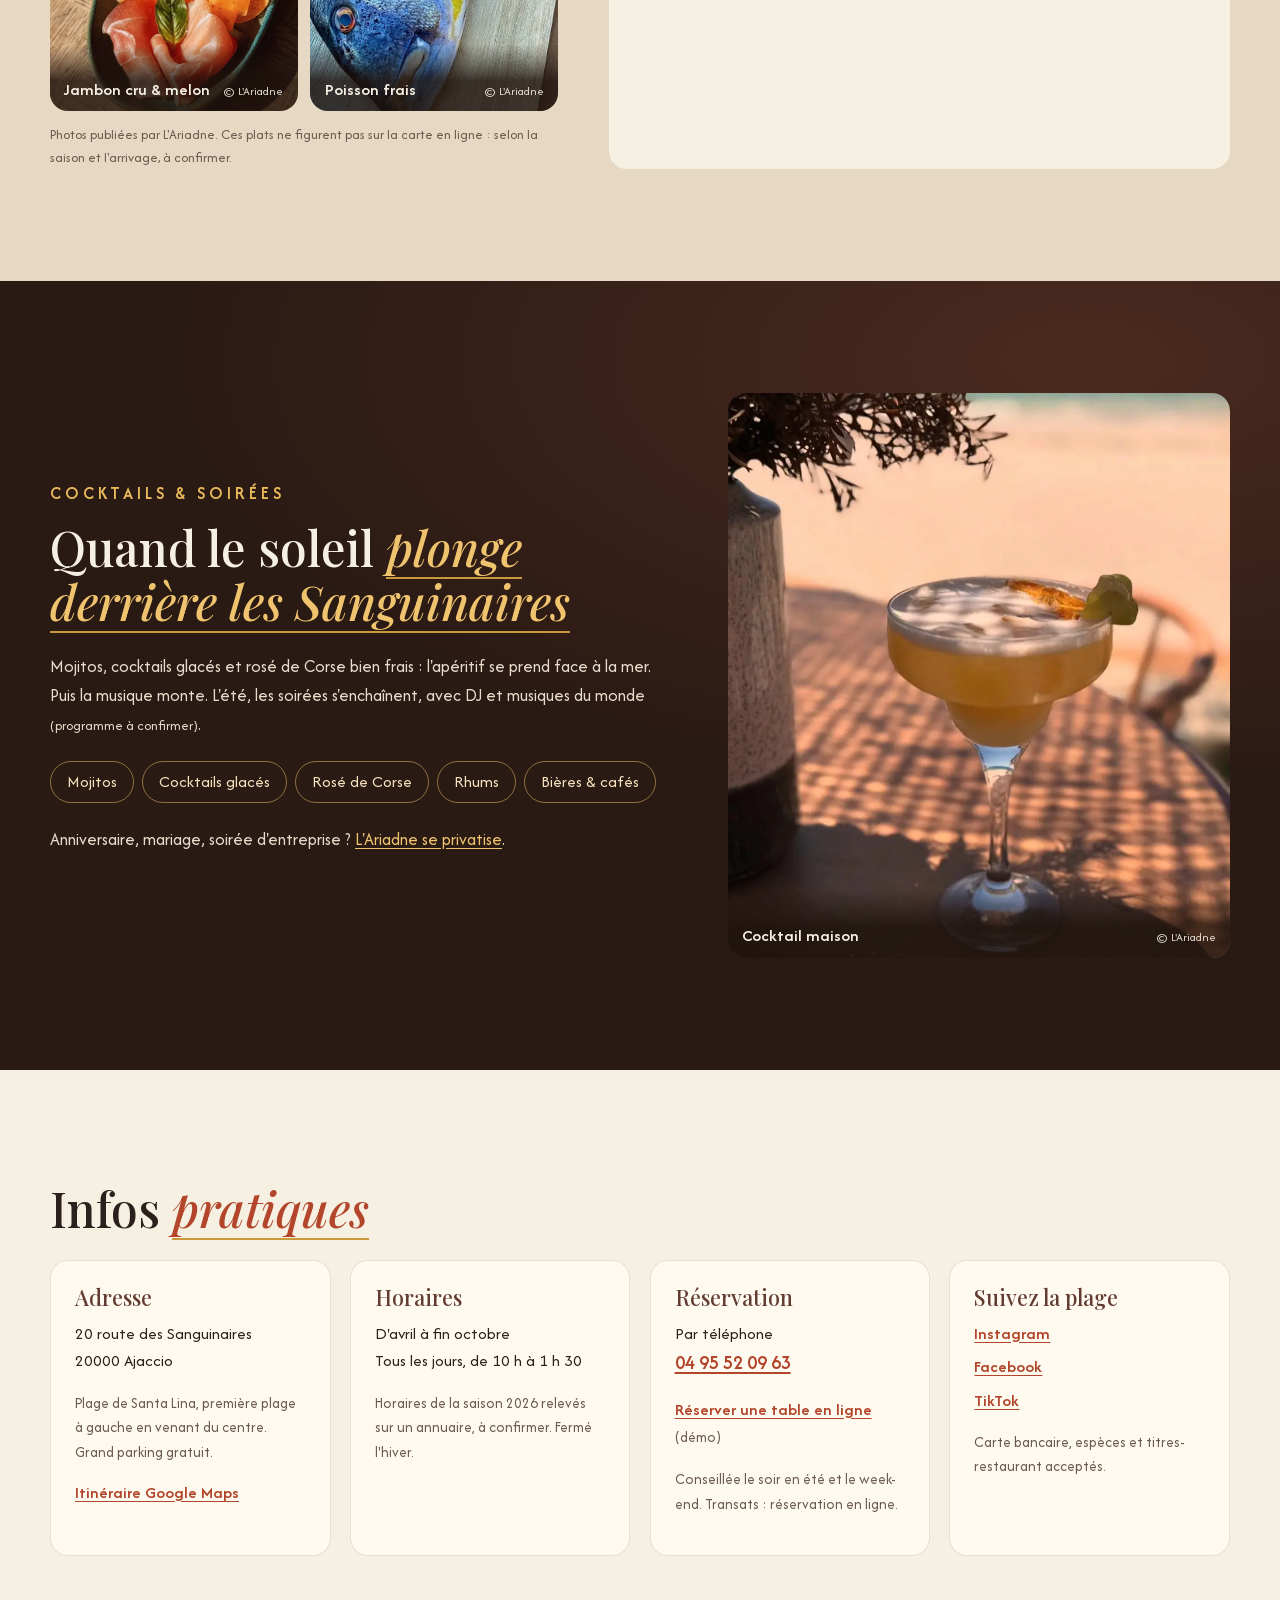
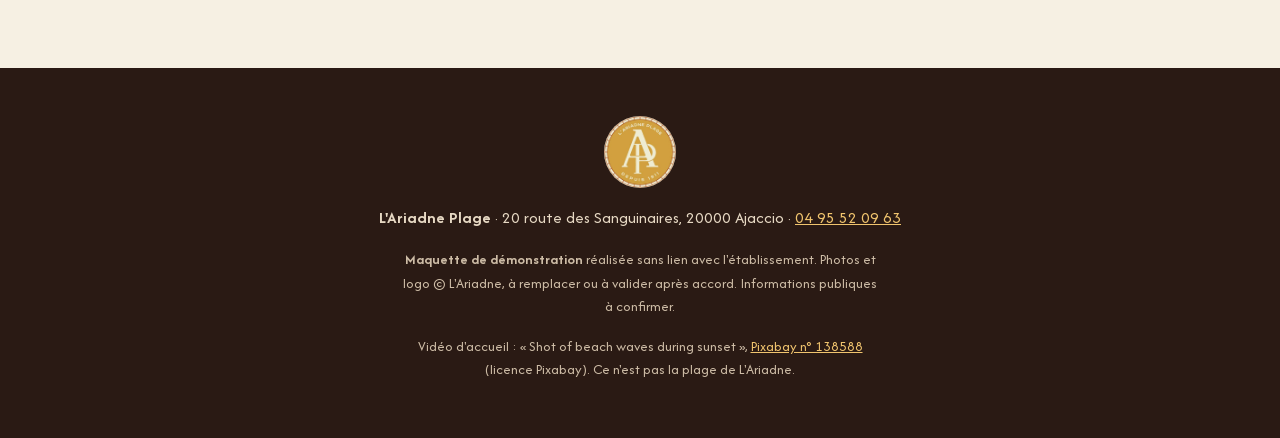
==== commit 3d4c4d64: "Ariadne : réservation avec acompte + appli du restaurateur (app/)" ====
--- a/index.html
+++ b/index.html
@@ -285,17 +285,18 @@
     <p class="demo-note" data-i18n="foot2">Vidéo d'accueil : « Shot of beach waves during sunset », <a href="https://pixabay.com/videos/sea-ocean-beach-waves-sun-dusk-138588/" target="_blank" rel="noopener">Pixabay n°&nbsp;138588</a> (licence Pixabay). Ce n'est pas la plage de L'Ariadne.</p>
   </footer>
 
-  <!-- Réservation de DÉMONSTRATION : rien n'est envoyé ni enregistré, tout est effacé à la fermeture -->
+  <!-- Réservation de DÉMONSTRATION : aucun paiement réel, rien n'est envoyé ; la réservation reste dans ce navigateur pour l'appli de démo (app/) -->
   <dialog class="booking" aria-labelledby="bk-title">
     <form class="bk" novalidate>
       <header class="bk-head">
         <p class="kicker">L'Ariadne Plage · Ajaccio</p>
         <h2 id="bk-title" data-i18n="bkTitle">Réserver une table</h2>
-        <p class="bk-demo" role="note" data-i18n="bkDemo"><strong>Démo :</strong> aucune réservation n'est envoyée ni enregistrée.</p>
+        <p class="bk-demo" role="note" data-i18n="bkDemo"><strong>Démo :</strong> aucun paiement réel, rien n'est envoyé.</p>
         <ol class="bk-steps" aria-label="Étapes de la réservation" data-i18n-label="bkStepsLabel">
           <li data-i18n="bkS1">Date &amp; heure</li>
           <li data-i18n="bkS2">Coordonnées</li>
           <li data-i18n="bkS3">Récapitulatif</li>
+          <li data-i18n="bkS4">Acompte</li>
         </ol>
         <button class="bk-close" type="button" aria-label="Fermer" data-i18n-label="bkClose" data-bk-close>×</button>
       </header>
@@ -303,6 +304,7 @@
       <div class="bk-body">
         <section class="bk-step" data-step="1" aria-labelledby="bk-h1">
           <h3 id="bk-h1" tabindex="-1" data-i18n="bkH1">Quand venez-vous&nbsp;?</h3>
+          <p class="bk-min" data-i18n="bkMin"><strong>Minimum 20&nbsp;€/pers.</strong>, déduit de l'addition. Réglé en ligne pour garantir votre table.</p>
           <div class="bk-cols">
             <div class="cal">
               <div class="cal-head">
@@ -334,7 +336,9 @@
                   <button type="button" data-guests="-1" aria-label="Une personne de moins" data-i18n-label="bkLess">−</button>
                   <input id="bk-guests" name="guests" type="number" inputmode="numeric" min="1" max="12" value="2">
                   <button type="button" data-guests="1" aria-label="Une personne de plus" data-i18n-label="bkMore">+</button>
+                  <output class="bk-total" id="bk-total" for="bk-guests" aria-live="polite"></output>
                 </div>
+                <div class="bk-avail" id="bk-avail" tabindex="-1" aria-live="polite"></div>
                 <p class="small" data-i18n="bkGroup">Plus de 12 personnes ou privatisation&nbsp;? Appelez-nous.</p>
               </div>
             </div>
@@ -371,7 +375,7 @@
             <label class="bk-label" for="bk-note" data-i18n="bkNote">Précisions</label>
             <textarea id="bk-note" name="note" rows="3" maxlength="300"></textarea>
           </fieldset>
-          <p class="small" data-i18n="bkRequired">* champs obligatoires. Rien n'est envoyé&nbsp;: tout est effacé quand vous fermez cette fenêtre.</p>
+          <p class="small" data-i18n="bkRequired">* champs obligatoires. Démo&nbsp;: rien n'est envoyé.</p>
         </section>
 
         <section class="bk-step" data-step="3" aria-labelledby="bk-h3" hidden>
@@ -379,11 +383,43 @@
           <div class="recap" id="bk-recap"></div>
         </section>
 
-        <section class="bk-step bk-done" data-step="4" aria-labelledby="bk-h4" hidden>
+        <section class="bk-step" data-step="4" aria-labelledby="bk-h4" hidden>
+          <h3 id="bk-h4" tabindex="-1" data-i18n="bkH4">Votre acompte</h3>
+          <div class="pay-sum">
+            <span id="bk-pay-detail"></span>
+            <strong id="bk-pay-total"></strong>
+          </div>
+          <h4 class="bk-label" data-i18n="bkTermsTitle">Conditions</h4>
+          <ul class="pay-terms" data-i18n="bkTerms">
+            <li>L'acompte est <strong>déduit de votre addition</strong>.</li>
+            <li>Annulation <strong>remboursée jusqu'à 48&nbsp;h avant</strong> <small>(à confirmer)</small>.</li>
+            <li>En cas d'absence sans annulation, <strong>l'acompte est conservé</strong>.</li>
+          </ul>
+          <fieldset class="pay-card" aria-describedby="bk-err-card bk-err-exp bk-err-cvc">
+            <legend class="pay-card-head"><span data-i18n="bkCard">Carte bancaire</span> <span class="pay-brands" aria-hidden="true"><i>VISA</i><i>MC</i><i>CB</i></span></legend>
+            <label class="sr-only" for="bk-card" data-i18n="bkCardNum">Numéro de carte</label>
+            <input class="pay-num" id="bk-card" name="demo-card" type="text" inputmode="numeric" autocomplete="off" maxlength="23" placeholder="1234 1234 1234 1234" aria-describedby="bk-err-card">
+            <div class="pay-row">
+              <label class="sr-only" for="bk-exp" data-i18n="bkExp">Date d'expiration (MM / AA)</label>
+              <input id="bk-exp" name="demo-exp" type="text" inputmode="numeric" autocomplete="off" maxlength="7" placeholder="MM / AA" aria-describedby="bk-err-exp">
+              <label class="sr-only" for="bk-cvc" data-i18n="bkCvc">Code de sécurité (3 chiffres au dos)</label>
+              <input id="bk-cvc" name="demo-cvc" type="text" inputmode="numeric" autocomplete="off" maxlength="4" placeholder="CVC" aria-describedby="bk-err-cvc">
+            </div>
+          </fieldset>
+          <p class="bk-err" id="bk-err-card" hidden></p>
+          <p class="bk-err" id="bk-err-exp" hidden></p>
+          <p class="bk-err" id="bk-err-cvc" hidden></p>
+          <p class="pay-test"><span data-i18n="bkTestCard">N'entrez pas une vraie carte. Carte de test&nbsp;: 4242 4242 4242 4242.</span> <button class="recap-edit" type="button" data-test-card data-i18n="bkFillTest">Remplir la carte de test</button></p>
+          <label class="pay-accept"><input type="checkbox" name="terms" aria-describedby="bk-err-terms"> <span data-i18n="bkAccept">J'ai lu et j'accepte ces conditions.</span></label>
+          <p class="bk-err" id="bk-err-terms" hidden></p>
+          <p class="bk-demo pay-demo" data-i18n="bkPayDemo"><strong>Démo&nbsp;: aucun paiement réel.</strong> Sur le vrai site, le paiement passerait par Stripe, au nom de L'Ariadne.</p>
+        </section>
+
+        <section class="bk-step bk-done" data-step="5" aria-labelledby="bk-h5" hidden>
           <svg class="bk-check" viewBox="0 0 64 64" aria-hidden="true"><circle cx="32" cy="32" r="29"/><path d="M19 33l9 9 17-19"/></svg>
-          <h3 id="bk-h4" tabindex="-1" data-i18n="bkH4">Merci, c'est noté&nbsp;!</h3>
+          <h3 id="bk-h5" tabindex="-1" data-i18n="bkH5">Merci, c'est noté&nbsp;!</h3>
           <p class="bk-done-text" id="bk-done-text"></p>
-          <p class="bk-demo" data-i18n="bkDoneDemo"><strong>Démo : aucune réservation n'a été envoyée.</strong> Sur le site final, cette demande serait transmise à L'Ariadne. Pour réserver aujourd'hui, appelez le 04&nbsp;95&nbsp;52&nbsp;09&nbsp;63.</p>
+          <p class="bk-demo" data-i18n="bkDoneDemo"><strong>Démo&nbsp;: aucun paiement réel, rien n'a été envoyé.</strong> La réservation est gardée dans ce navigateur pour la démonstration de l'application du restaurateur. Pour réserver aujourd'hui, appelez le 04&nbsp;95&nbsp;52&nbsp;09&nbsp;63.</p>
         </section>
       </div>
 
@@ -405,6 +441,7 @@
 
   <script src="js/i18n.js" defer></script>
   <script src="js/main.js" defer></script>
+  <script src="js/demo-store.js" defer></script>
   <script src="js/booking.js" defer></script>
 </body>
 </html>
--- a/css/booking.css
+++ b/css/booking.css
@@ -82,6 +82,49 @@
 .recap dt { color: var(--muted); font-size: .92rem; }
 .recap dd { margin: 0; font-weight: 500; overflow-wrap: anywhere; }
 
+/* Minimum par personne, acompte et places en ligne */
+.bk-min { position: relative; margin: -.2rem 0 1.4rem; padding: .8rem 1rem .8rem 2.9rem; border-radius: 14px; background: linear-gradient(100deg, rgba(201, 154, 59, .2), rgba(201, 154, 59, .06)); box-shadow: inset 3px 0 0 var(--ochre); font-size: .97rem; line-height: 1.45; }
+.bk-min::before { content: ""; position: absolute; left: 1rem; top: .85rem; width: 22px; height: 22px; border-radius: 50%; background: radial-gradient(circle, var(--ochre) 38%, transparent 40%), repeating-conic-gradient(var(--ochre) 0 6deg, transparent 6deg 30deg); -webkit-mask: radial-gradient(circle, #000 64%, transparent 66%); mask: radial-gradient(circle, #000 64%, transparent 66%); }
+.stepper { flex-wrap: wrap; }
+.bk-total { padding: 0 .9rem 0 .5rem; font: 500 1.05rem "Playfair Display", Georgia, serif; font-variant-numeric: lining-nums; color: var(--terra-dark); }
+.bk-avail { margin: .8rem 0 0; padding: .7rem .95rem; border-radius: 12px; background: rgba(15, 116, 130, .08); color: var(--ink); font-size: .95rem; line-height: 1.45; animation: rise .4s var(--ease) both; }
+.bk-avail.is-full { background: var(--tint); box-shadow: inset 3px 0 0 var(--terra); }
+.bk-avail a { color: var(--terra-dark); font-weight: 600; white-space: nowrap; }
+.bk-avail:focus { outline: 3px solid var(--sea); outline-offset: 2px; }
+.recap-pay { background: linear-gradient(120deg, rgba(201, 154, 59, .18), var(--bg)); border-color: rgba(201, 154, 59, .5); }
+.recap-pay dd:last-child { font: 500 1.35rem "Playfair Display", Georgia, serif; font-variant-numeric: lining-nums; color: var(--terra-dark); }
+
+/* Paiement de démonstration, façon Stripe */
+.pay-sum { display: flex; align-items: baseline; justify-content: space-between; gap: 1rem; margin-bottom: 1.4rem; padding: 1.1rem 1.25rem; border-radius: var(--radius); background: linear-gradient(120deg, var(--brown), var(--night)); color: var(--cream); box-shadow: 0 18px 40px -22px rgba(42, 26, 20, .9); }
+.pay-sum span { font-size: .95rem; opacity: .85; }
+.pay-sum strong { font: 500 clamp(1.9rem, 7vw, 2.4rem)/1 "Playfair Display", Georgia, serif; font-variant-numeric: lining-nums; color: #f6dfae; }
+.pay-terms { list-style: none; margin: 0 0 1.5rem; padding: 0; display: grid; gap: .55rem; font-size: .98rem; line-height: 1.45; }
+.pay-terms li { position: relative; padding-left: 1.7rem; }
+.pay-terms li::before { content: ""; position: absolute; left: .15rem; top: .35rem; width: .55rem; height: .9rem; border: solid var(--sea); border-width: 0 2.5px 2.5px 0; transform: rotate(45deg); }
+.pay-card { margin: 0; padding: 0; border: 1px solid rgba(98, 60, 48, .28); border-radius: 14px; background: #fff; box-shadow: 0 1px 2px rgba(42, 26, 20, .06), 0 12px 30px -18px rgba(42, 26, 20, .45); overflow: hidden; transition: box-shadow .25s, border-color .25s; }
+.pay-card:focus-within { border-color: var(--sea); box-shadow: 0 0 0 3px rgba(15, 116, 130, .25), 0 12px 30px -18px rgba(42, 26, 20, .45); }
+.pay-card-head { float: left; width: 100%; display: flex; align-items: center; justify-content: space-between; padding: .7rem 1rem; border-bottom: 1px solid rgba(98, 60, 48, .14); background: #fbf8f2; font-size: .82rem; font-weight: 600; letter-spacing: .1em; text-transform: uppercase; color: var(--muted); }
+.pay-card-head + * { clear: both; }
+.pay-brands { display: flex; gap: .3rem; }
+.pay-brands i { padding: .15rem .4rem; border: 1px solid rgba(98, 60, 48, .25); border-radius: 4px; font: italic 700 .68rem/1.2 system-ui, sans-serif; letter-spacing: .02em; color: #1a1f71; background: #fff; }
+.pay-brands i:nth-child(2) { color: #eb001b; }
+.pay-brands i:nth-child(3) { color: #0b6e4f; }
+.pay-card input { display: block; width: 100%; min-height: 52px; padding: .8rem 1rem; border: 0; background: none; color: var(--ink); font: 500 1.0625rem/1.3 "Afacad", sans-serif; font-variant-numeric: tabular-nums; letter-spacing: .04em; }
+.pay-card input:focus { outline: none; background: rgba(15, 116, 130, .05); }
+.pay-card input[aria-invalid] { color: var(--err); background: rgba(179, 38, 30, .05); }
+.pay-card input::placeholder { color: #a39488; }
+.pay-num { padding-left: 3.1rem !important; background: url("data:image/svg+xml,%3Csvg xmlns='http://www.w3.org/2000/svg' viewBox='0 0 24 24' fill='none' stroke='%236b5a4e' stroke-width='1.6'%3E%3Crect x='2.5' y='5' width='19' height='14' rx='2.5'/%3E%3Cpath d='M2.5 9.5h19M6 15h4'/%3E%3C/svg%3E") 1rem 50% / 22px no-repeat !important; }
+.pay-row { display: grid; grid-template-columns: 1fr 1fr; border-top: 1px solid rgba(98, 60, 48, .14); }
+.pay-row input + label + input { border-left: 1px solid rgba(98, 60, 48, .14); }
+.pay-test { margin: .7rem 0 1.2rem; font-size: .88rem; color: var(--muted); }
+.pay-test .recap-edit { min-height: 36px; padding: 0; font-size: .88rem; }
+.pay-accept { display: flex; gap: .7rem; align-items: flex-start; padding: .9rem 1rem; border: 1px solid var(--line); border-radius: 12px; background: var(--bg); font-weight: 500; cursor: pointer; }
+.pay-accept input { flex: none; width: 22px; height: 22px; margin: .1rem 0 0; accent-color: var(--terra); cursor: pointer; }
+.pay-demo { margin-top: 1.2rem; }
+.btn.is-busy { gap: .6rem; cursor: progress; opacity: .92; }
+.btn.is-busy::before { content: ""; width: 1em; height: 1em; border: 2px solid rgba(255, 255, 255, .35); border-top-color: #fff; border-radius: 50%; animation: spin .8s linear infinite; }
+@keyframes spin { to { transform: rotate(1turn); } }
+
 /* Confirmation : un soleil se lève et la coche se dessine */
 .bk-done { text-align: center; padding-top: 1rem; }
 .bk-check { width: 96px; height: 96px; margin: 0 auto 1.2rem; display: block; fill: none; stroke: var(--terra); stroke-linecap: round; stroke-linejoin: round; filter: drop-shadow(0 0 16px rgba(201, 154, 59, .6)); animation: sun-up 1s ease-out both; }
@@ -113,6 +156,7 @@
   .bk-foot { padding-top: .6rem; }
   .bk-call { width: 100%; text-align: center; font-size: .88rem; }
   .bk-actions { width: 100%; justify-content: flex-end; }
+  .bk-steps { gap: .3rem; font-size: .72rem; letter-spacing: -.01em; }
 }
 @media (min-width: 720px) {
   .booking { width: min(820px, 94vw); height: min(860px, 92dvh); margin: auto; border-radius: 22px; box-shadow: 0 40px 100px -30px rgba(0, 0, 0, .6); }
@@ -127,4 +171,5 @@
 
 @media (prefers-reduced-motion: reduce) {
   .bk-check circle, .bk-check path { stroke-dashoffset: 0; }
+  .btn.is-busy::before { animation-duration: 2.4s; }
 }
